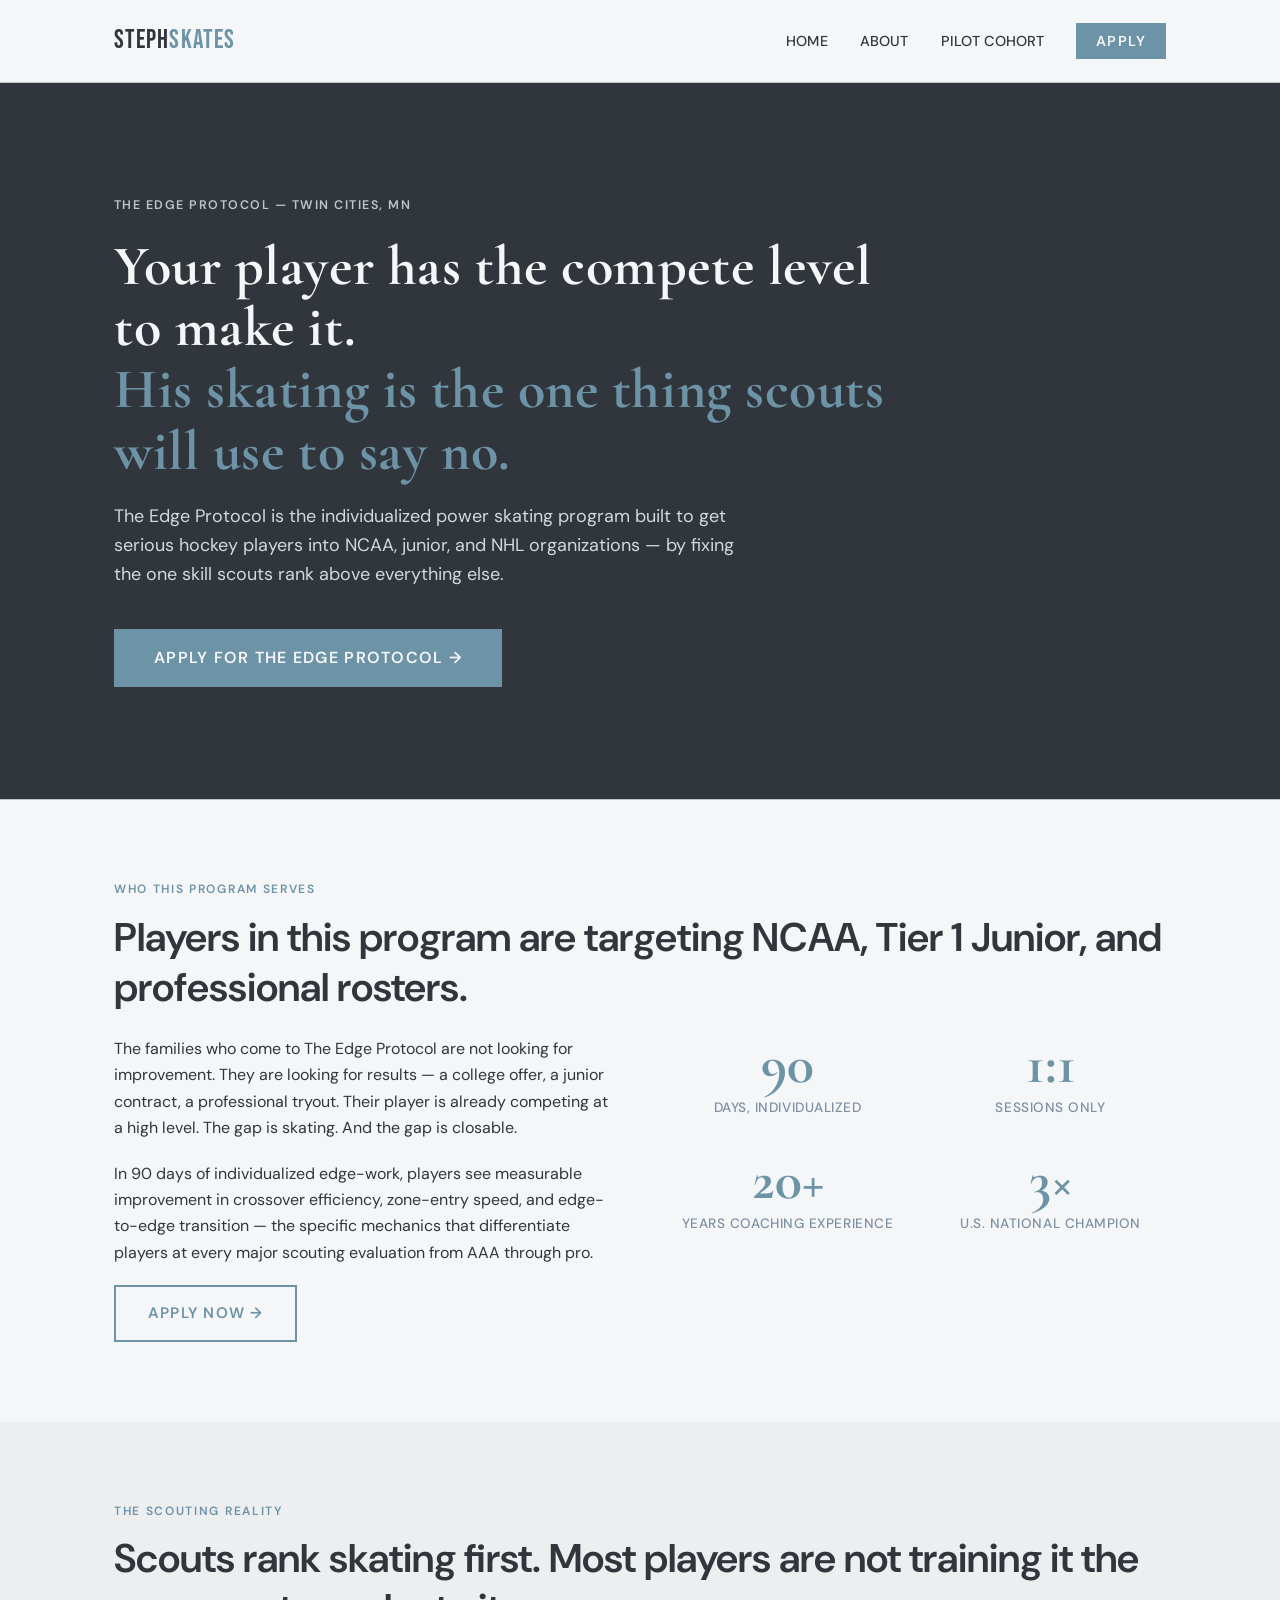
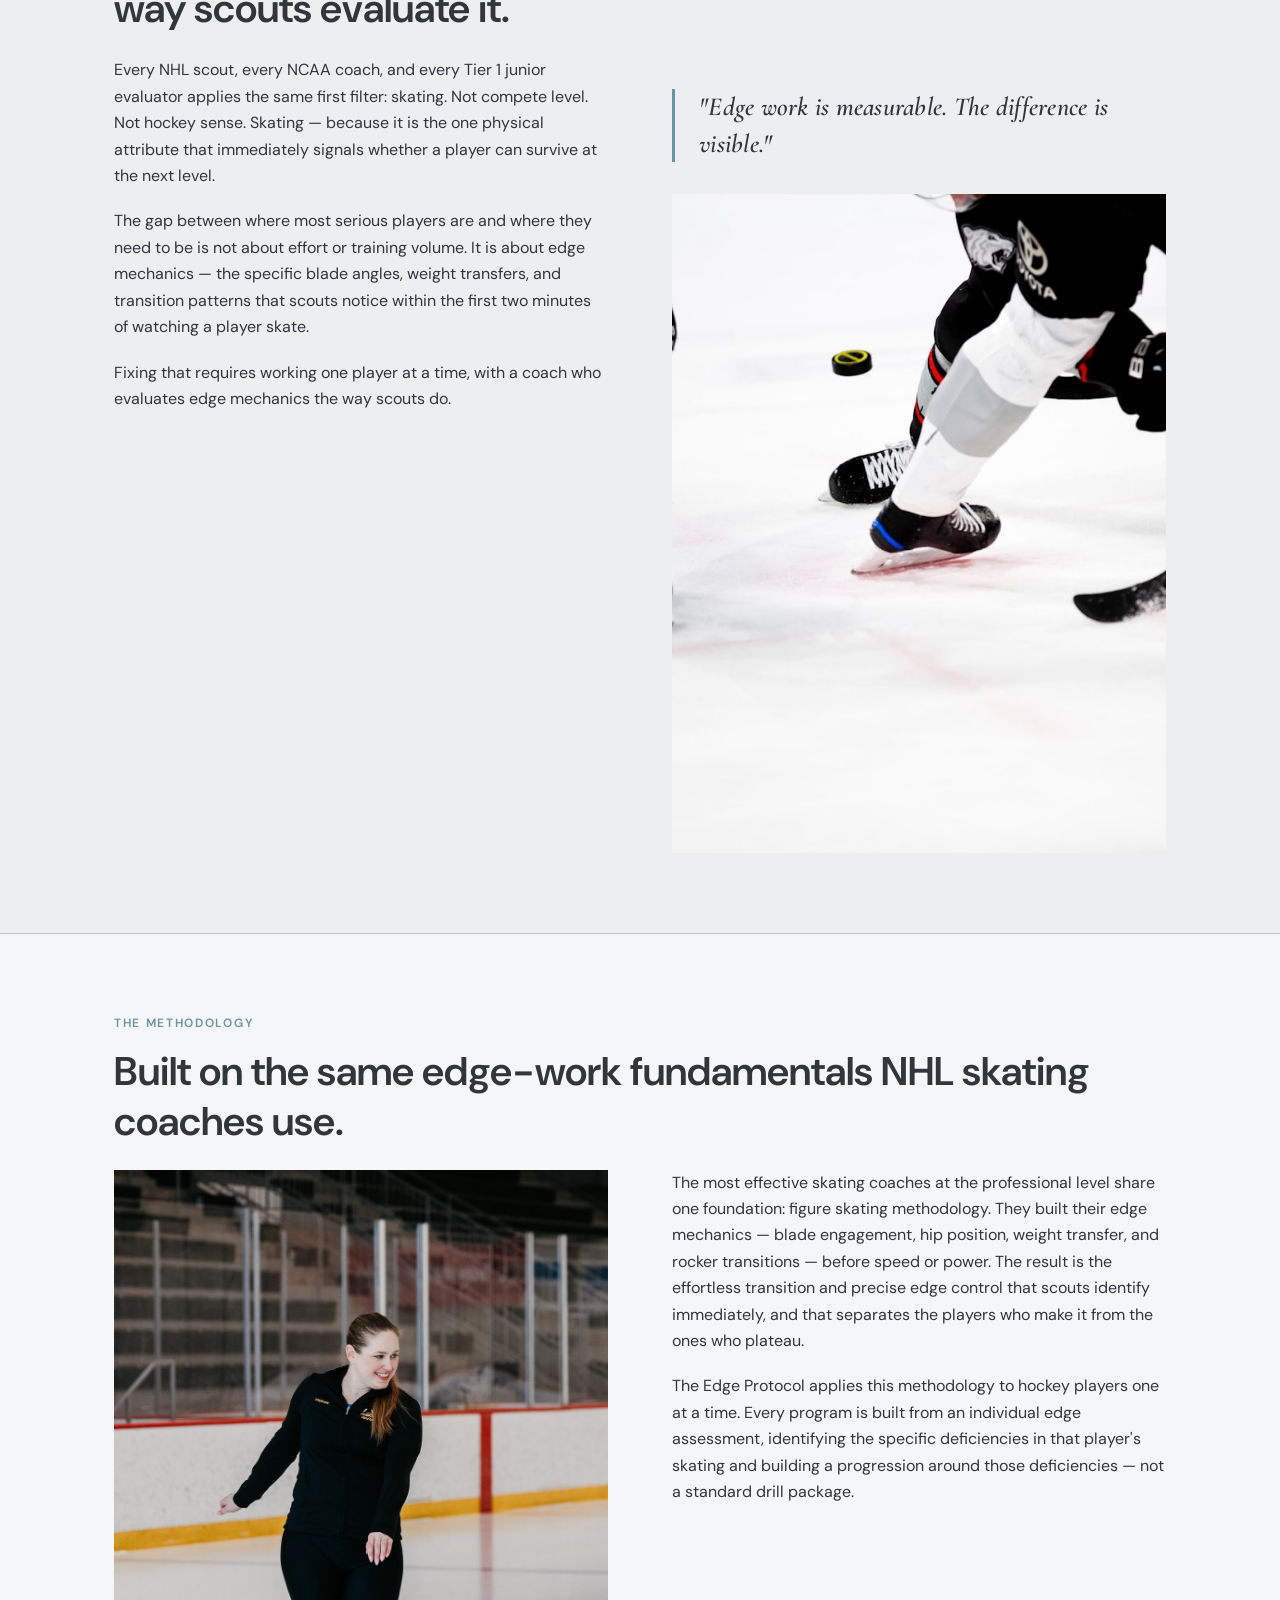
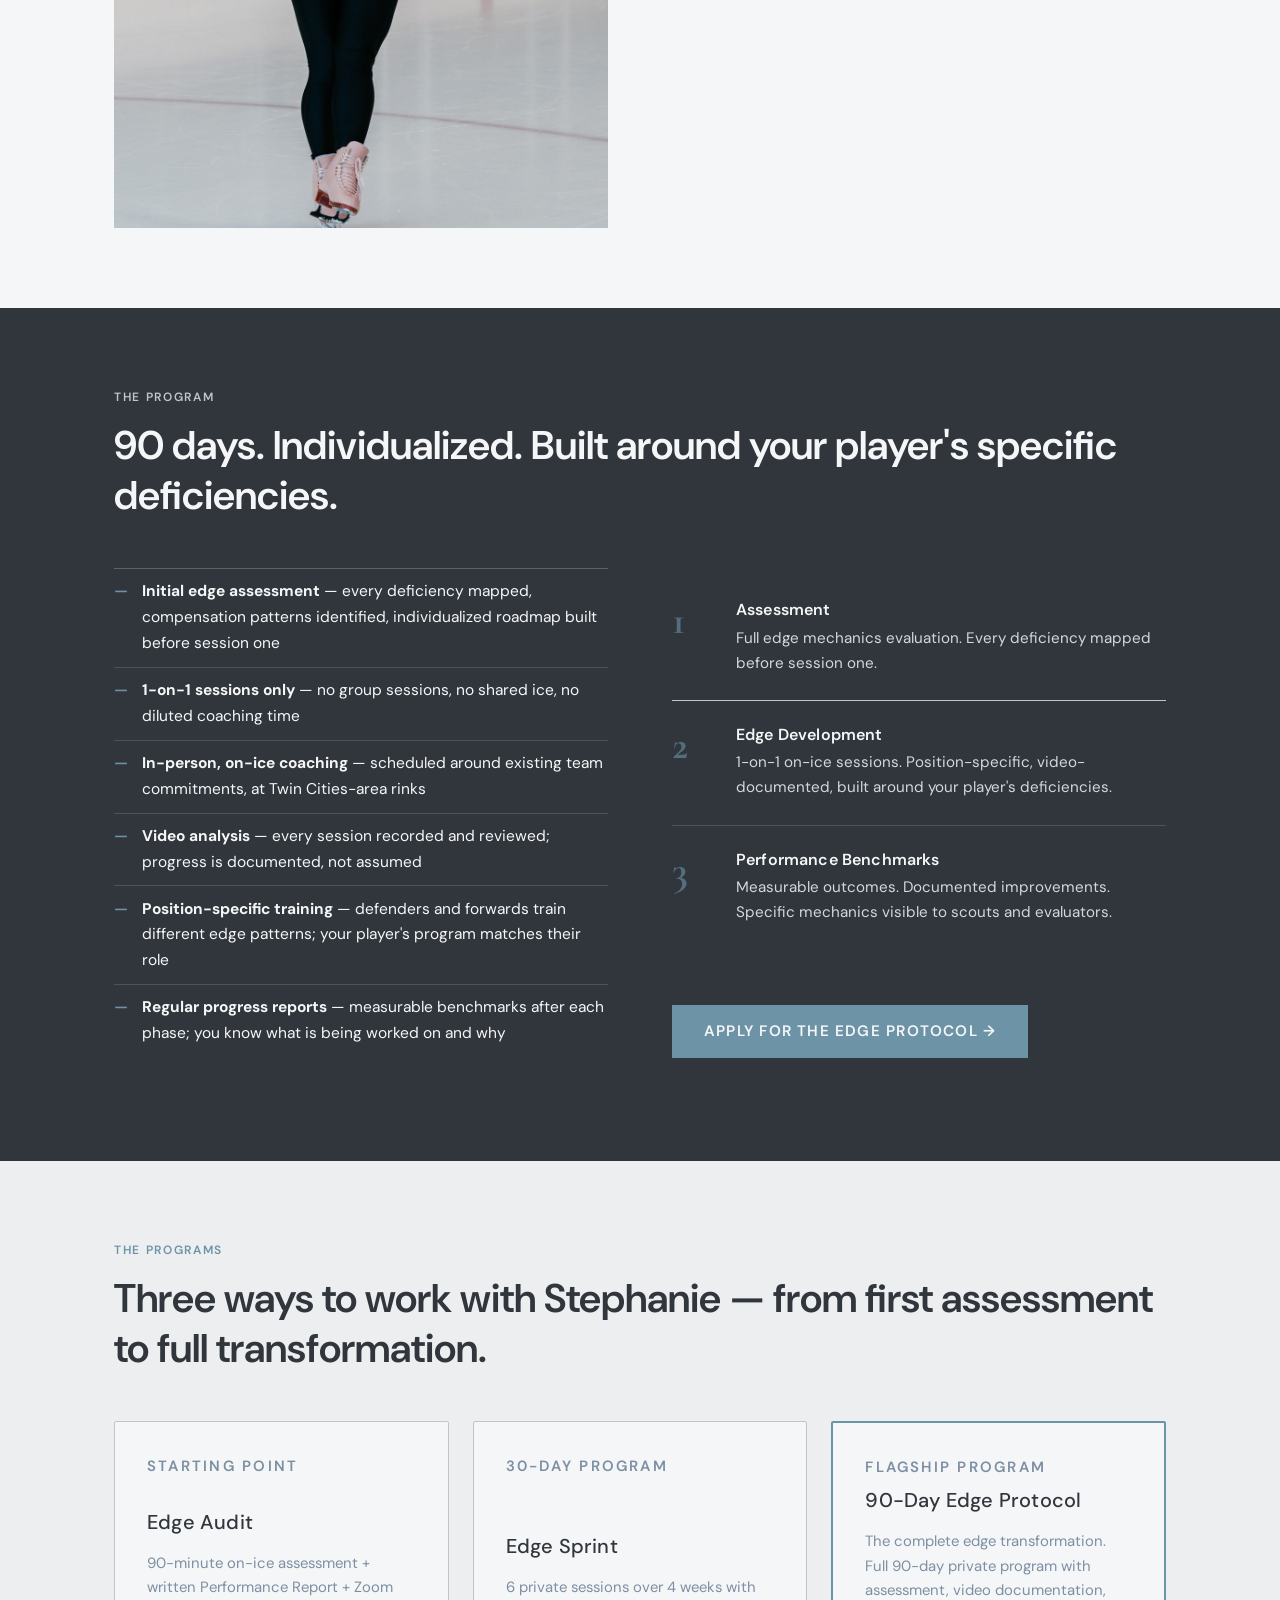
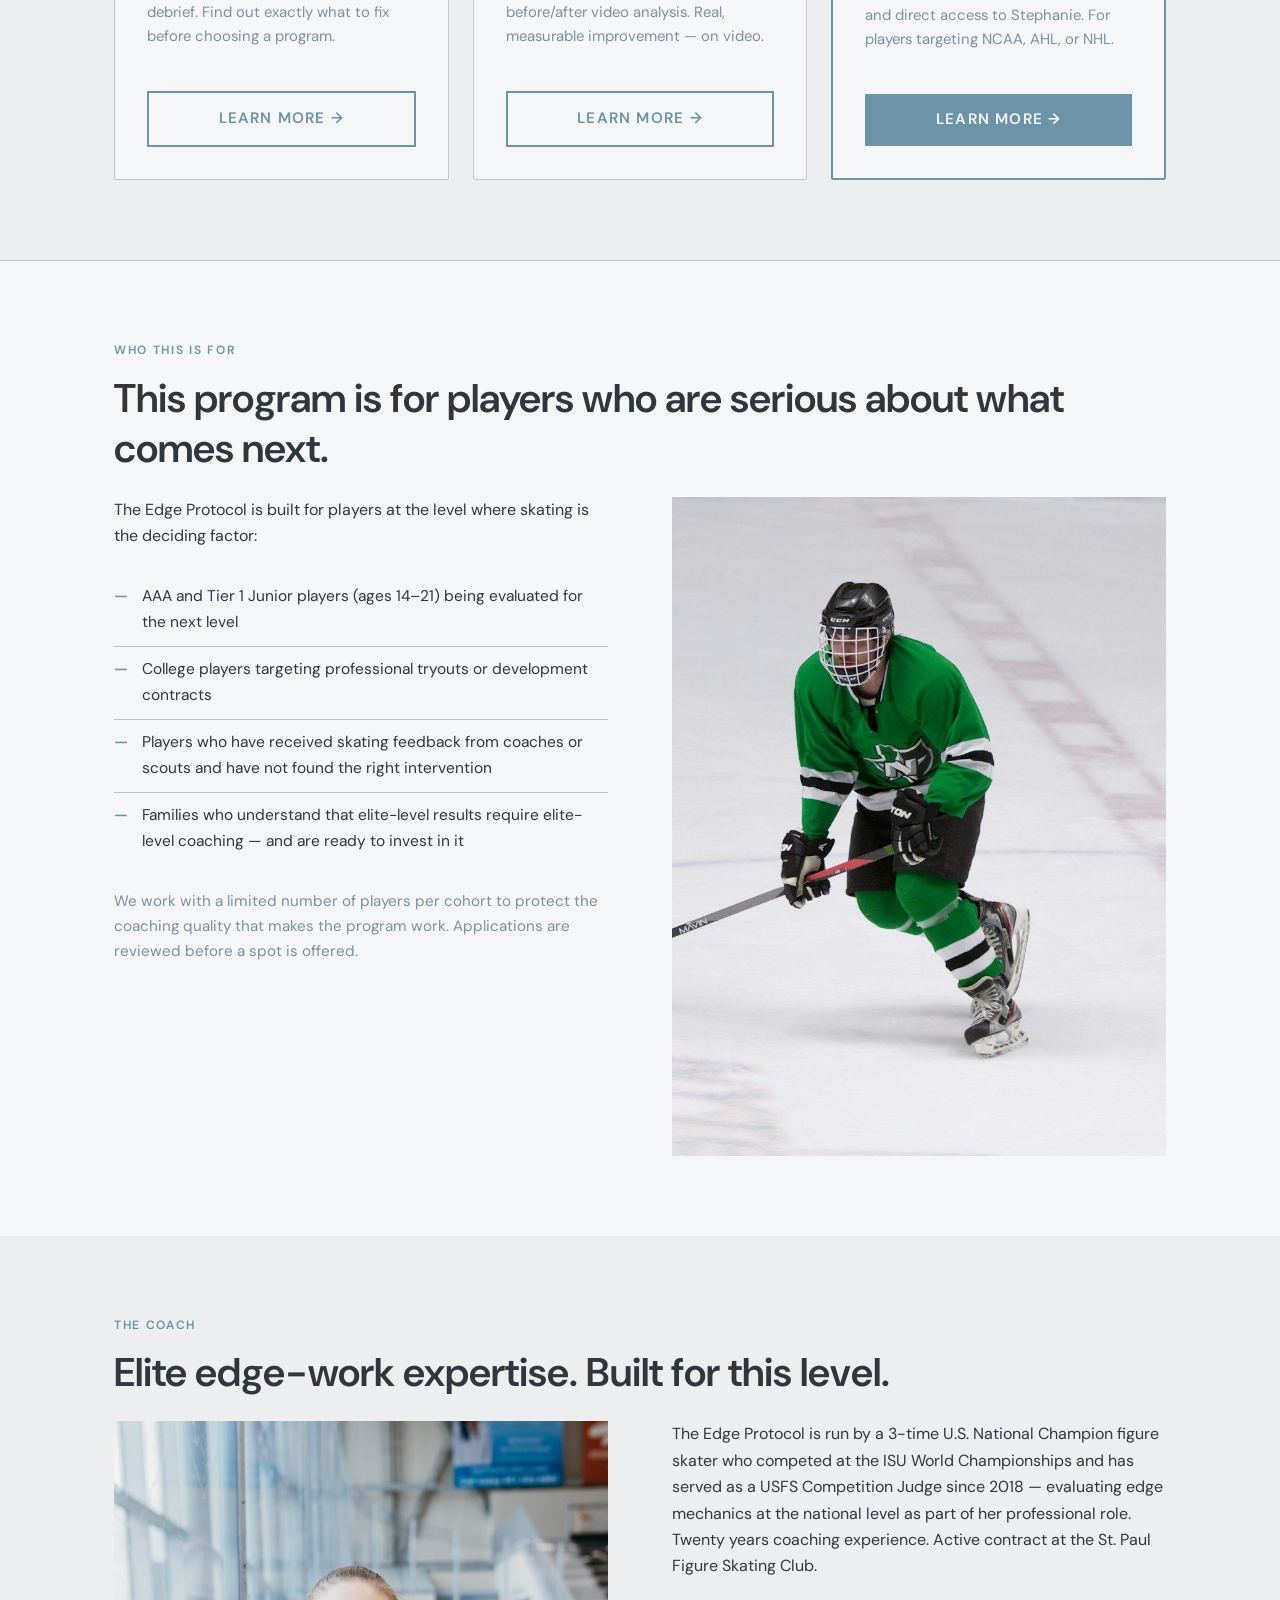
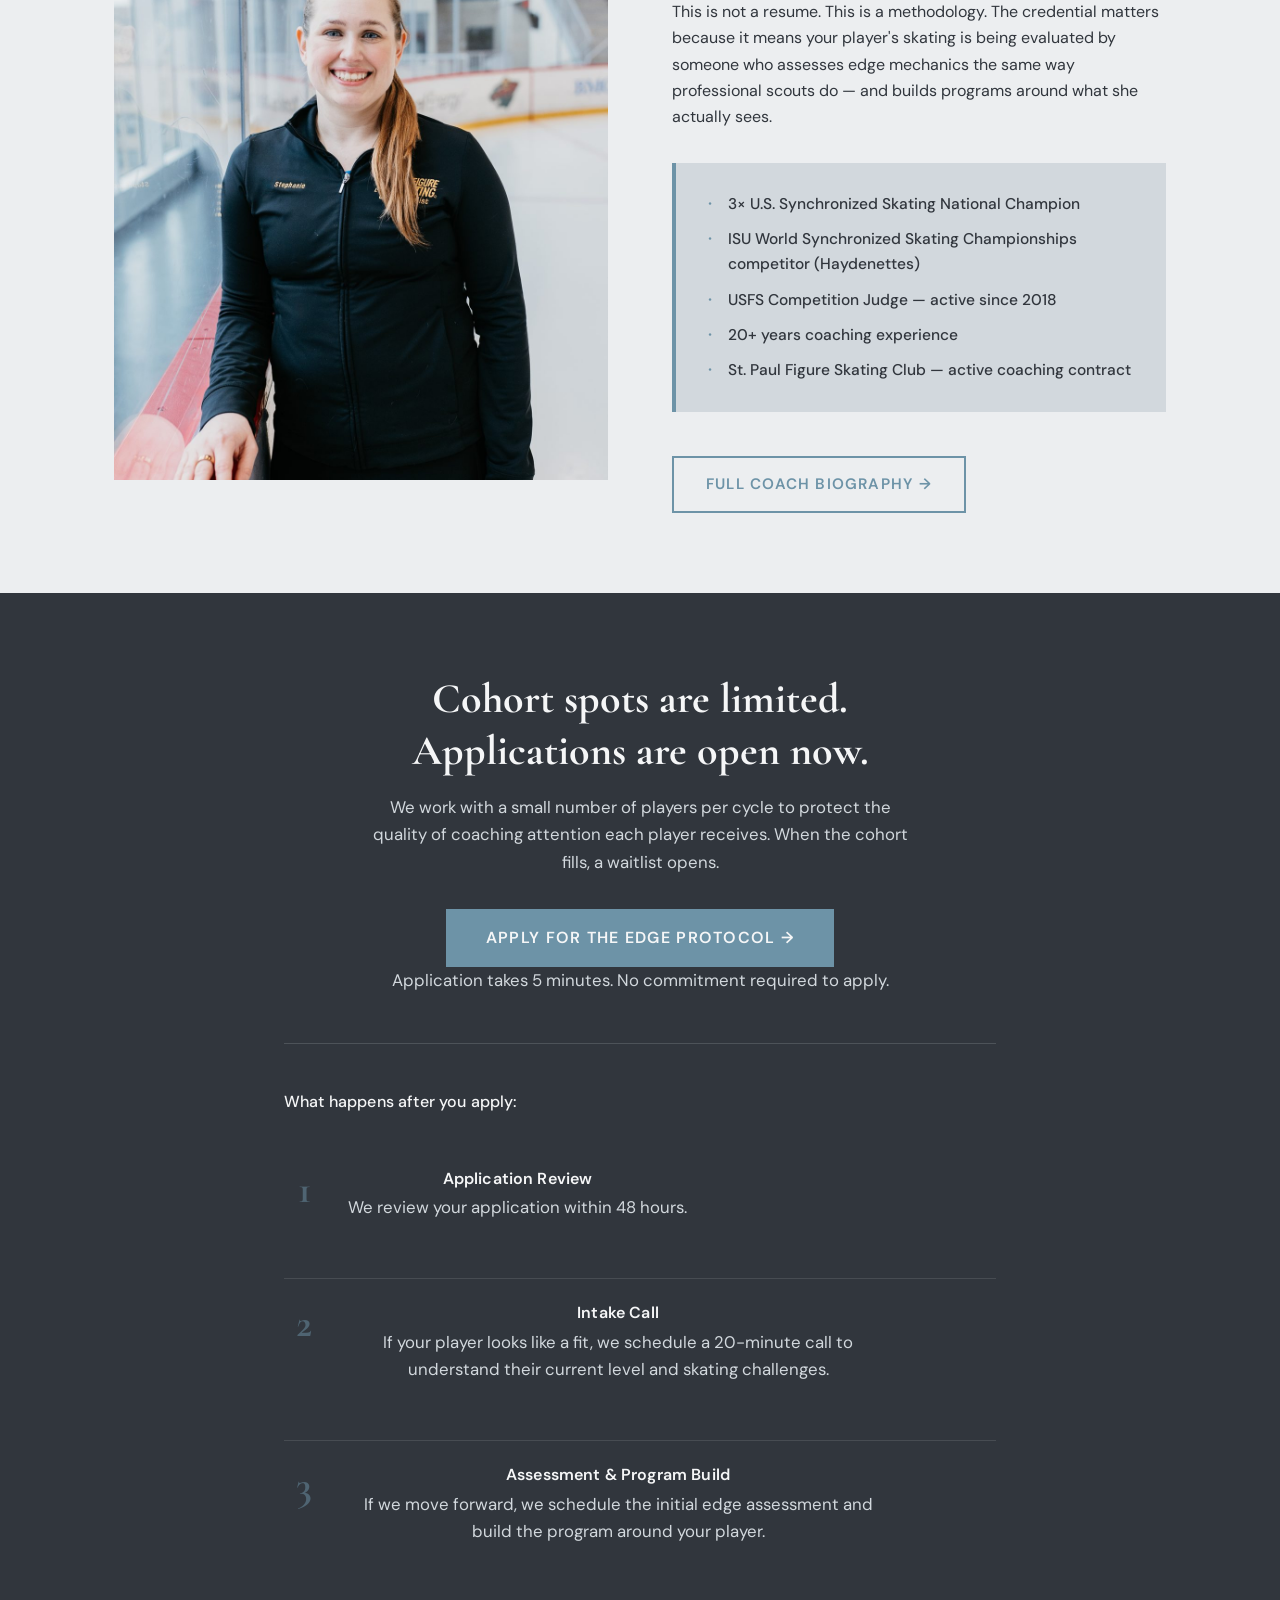
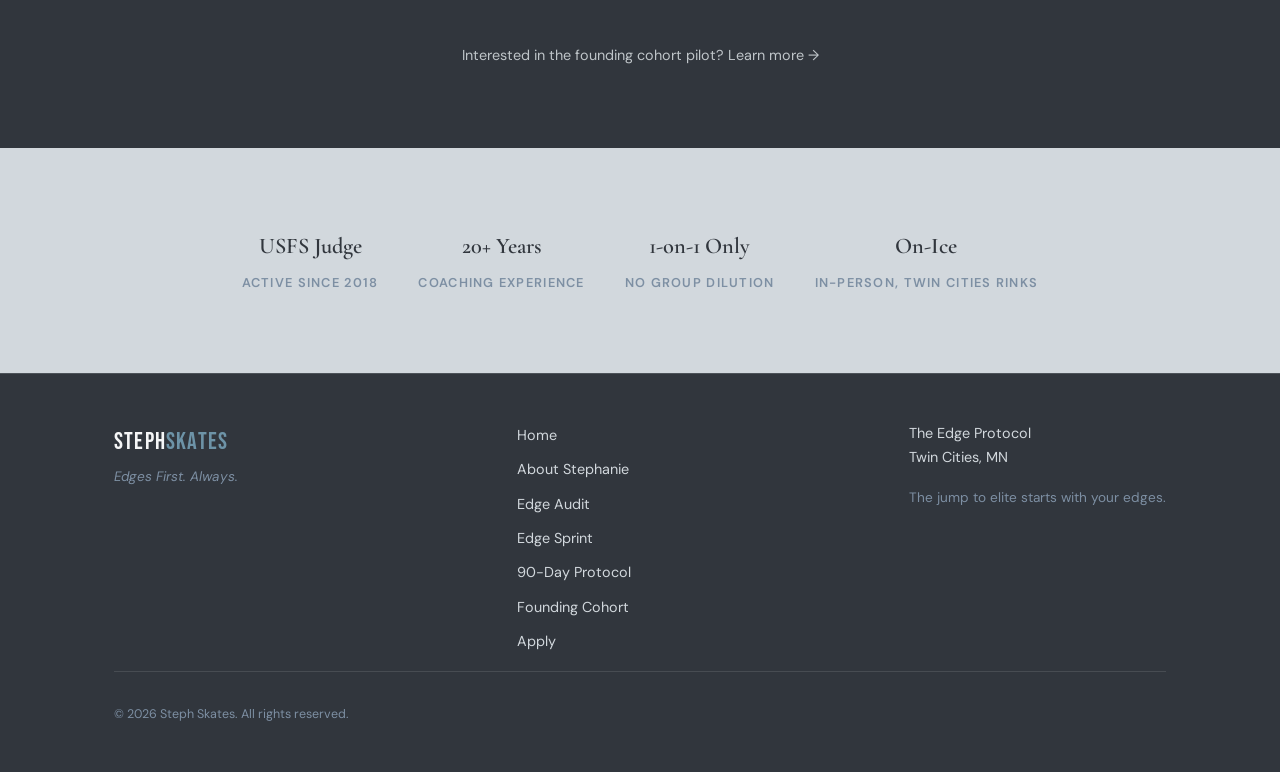
==== index.html @ 18fdbc72 "Remove inaccurate 'Twin Cities' qualifier from 20+ years coaching stat (EDG-203) Coaching career spa" ====
<!DOCTYPE html>
<html lang="en">
<head>
  <meta charset="UTF-8" />
  <meta name="viewport" content="width=device-width, initial-scale=1.0" />
  <title>The Edge Protocol — Elite Power Skating | Steph Skates</title>
  <meta name="description" content="The individualized power skating program built to get serious hockey players into NCAA, junior, and NHL organizations — by fixing the one skill scouts rank above everything else." />
  <link rel="stylesheet" href="css/style.css" />
</head>
<body>

<!-- ── Navigation ── -->
<nav class="site-nav">
  <div class="nav-inner">
    <a href="index.html" class="nav-wordmark">Steph<span>Skates</span></a>
    <ul class="nav-links">
      <li><a href="index.html">Home</a></li>
      <li><a href="about.html">About</a></li>
      <li><a href="pilot.html">Pilot Cohort</a></li>
      <li><a href="apply.html" class="nav-cta">Apply</a></li>
    </ul>
  </div>
</nav>

<!-- ── Hero ── -->
<section class="hero">
  <div class="container">
    <p class="hero__badge">The Edge Protocol &mdash; Twin Cities, MN</p>
    <h1>Your player has the compete level to make&nbsp;it.<br><em>His skating is the one thing scouts will use to say&nbsp;no.</em></h1>
    <p class="hero__sub">The Edge Protocol is the individualized power skating program built to get serious hockey players into NCAA, junior, and NHL organizations — by fixing the one skill scouts rank above everything else.</p>
    <a href="apply.html" class="btn btn--primary btn--large">Apply for The Edge Protocol &rarr;</a>
  </div>
</section>

<!-- ── Section 2: The Outcome ── -->
<section>
  <div class="container">
    <p class="section__label">Who This Program Serves</p>
    <h2 class="section__headline">Players in this program are targeting NCAA, Tier&nbsp;1 Junior, and professional rosters.</h2>

    <div class="two-col">
      <div>
        <p>The families who come to The Edge Protocol are not looking for improvement. They are looking for results — a college offer, a junior contract, a professional tryout. Their player is already competing at a high level. The gap is skating. And the gap is closable.</p>
        <p>In 90 days of individualized edge-work, players see measurable improvement in crossover efficiency, zone-entry speed, and edge-to-edge transition — the specific mechanics that differentiate players at every major scouting evaluation from AAA through pro.</p>
        <a href="apply.html" class="btn btn--outline">Apply Now &rarr;</a>
      </div>
      <div>
        <div class="stat-row" style="margin-top:0; grid-template-columns: 1fr 1fr;">
          <div class="stat">
            <div class="stat__number">90</div>
            <div class="stat__label">Days, Individualized</div>
          </div>
          <div class="stat">
            <div class="stat__number">1:1</div>
            <div class="stat__label">Sessions Only</div>
          </div>
          <div class="stat">
            <div class="stat__number">20+</div>
            <div class="stat__label">Years Coaching Experience</div>
          </div>
          <div class="stat">
            <div class="stat__number">3×</div>
            <div class="stat__label">U.S. National Champion</div>
          </div>
        </div>
      </div>
    </div>
  </div>
</section>

<!-- ── Section 3: The Problem ── -->
<section class="section--alt">
  <div class="container">
    <p class="section__label">The Scouting Reality</p>
    <h2 class="section__headline">Scouts rank skating first. Most players are not training it the way scouts evaluate it.</h2>

    <div class="two-col">
      <div>
        <p>Every NHL scout, every NCAA coach, and every Tier&nbsp;1 junior evaluator applies the same first filter: skating. Not compete level. Not hockey sense. Skating — because it is the one physical attribute that immediately signals whether a player can survive at the next level.</p>
        <p>The gap between where most serious players are and where they need to be is not about effort or training volume. It is about edge mechanics — the specific blade angles, weight transfers, and transition patterns that scouts notice within the first two minutes of watching a player skate.</p>
        <p>Fixing that requires working one player at a time, with a coach who evaluates edge mechanics the way scouts do.</p>
      </div>
      <div>
        <blockquote>"Edge work is measurable. The difference is visible."</blockquote>
        <figure class="photo-block photo-block--portrait">
          <!-- Photo by Markus Spiske on Unsplash: https://unsplash.com/photos/XHTBZpRBoi0 — Unsplash License (royalty-free) -->
          <img src="images/hockey-edge-work.jpg" alt="Close-up of hockey skate blades on ice — edge mechanics at ice level" />
        </figure>
      </div>
    </div>
  </div>
</section>

<!-- ── Section 4: The Methodology ── -->
<section>
  <div class="container">
    <p class="section__label">The Methodology</p>
    <h2 class="section__headline">Built on the same edge-work fundamentals NHL skating coaches use.</h2>

    <div class="two-col">
      <div>
        <figure class="photo-block photo-block--portrait">
          <img src="images/stephanie-coaching-on-ice.jpg" alt="Stephanie Culver coaching on ice — individual edge-work instruction" />
        </figure>
      </div>
      <div>
        <p>The most effective skating coaches at the professional level share one foundation: figure skating methodology. They built their edge mechanics — blade engagement, hip position, weight transfer, and rocker transitions — before speed or power. The result is the effortless transition and precise edge control that scouts identify immediately, and that separates the players who make it from the ones who plateau.</p>
        <p>The Edge Protocol applies this methodology to hockey players one at a time. Every program is built from an individual edge assessment, identifying the specific deficiencies in that player's skating and building a progression around those deficiencies — not a standard drill package.</p>
      </div>
    </div>
  </div>
</section>

<!-- ── Section 5: The Program ── -->
<section class="section--dark">
  <div class="container">
    <p class="section__label" style="color: var(--platinum);">The Program</p>
    <h2 class="section__headline" style="color: var(--pearl);">90 days. Individualized. Built around your player's specific deficiencies.</h2>

    <div class="two-col">
      <ul class="check-list" style="border-top: 1px solid rgba(191,197,201,0.3);">
        <li style="border-bottom-color: rgba(191,197,201,0.2);">
          <strong>Initial edge assessment</strong> — every deficiency mapped, compensation patterns identified, individualized roadmap built before session&nbsp;one
        </li>
        <li style="border-bottom-color: rgba(191,197,201,0.2);">
          <strong>1-on-1 sessions only</strong> — no group sessions, no shared ice, no diluted coaching time
        </li>
        <li style="border-bottom-color: rgba(191,197,201,0.2);">
          <strong>In-person, on-ice coaching</strong> — scheduled around existing team commitments, at Twin Cities-area rinks
        </li>
        <li style="border-bottom-color: rgba(191,197,201,0.2);">
          <strong>Video analysis</strong> — every session recorded and reviewed; progress is documented, not assumed
        </li>
        <li style="border-bottom-color: rgba(191,197,201,0.2);">
          <strong>Position-specific training</strong> — defenders and forwards train different edge patterns; your player's program matches their role
        </li>
        <li style="border-bottom-color: rgba(191,197,201,0.2);">
          <strong>Regular progress reports</strong> — measurable benchmarks after each phase; you know what is being worked on and why
        </li>
      </ul>
      <div>
        <!-- Program phases -->
        <div class="steps">
          <div class="step">
            <div class="step__num" style="color: var(--lagoon);">1</div>
            <div class="step__content">
              <h3 style="color: var(--pearl);">Assessment</h3>
              <p style="color: var(--mist);">Full edge mechanics evaluation. Every deficiency mapped before session one.</p>
            </div>
          </div>
          <div class="step" style="border-bottom-color: rgba(191,197,201,0.2);">
            <div class="step__num" style="color: var(--lagoon);">2</div>
            <div class="step__content">
              <h3 style="color: var(--pearl);">Edge Development</h3>
              <p style="color: var(--mist);">1-on-1 on-ice sessions. Position-specific, video-documented, built around your player's deficiencies.</p>
            </div>
          </div>
          <div class="step" style="border-bottom-color: rgba(191,197,201,0.2);">
            <div class="step__num" style="color: var(--lagoon);">3</div>
            <div class="step__content">
              <h3 style="color: var(--pearl);">Performance Benchmarks</h3>
              <p style="color: var(--mist);">Measurable outcomes. Documented improvements. Specific mechanics visible to scouts and evaluators.</p>
            </div>
          </div>
        </div>
        <a href="apply.html" class="btn btn--primary" style="margin-top: 1.5rem;">Apply for The Edge Protocol &rarr;</a>
      </div>
    </div>
  </div>
</section>

<!-- ── Programs Overview ── -->
<section class="section--alt">
  <div class="container">
    <p class="section__label">The Programs</p>
    <h2 class="section__headline">Three ways to work with Stephanie &mdash; from first assessment to full transformation.</h2>

    <style>
      .programs-scroll-wrap {
        margin-top: 3rem;
        /* on mobile: horizontal scroll container */
        overflow-x: auto;
        -webkit-overflow-scrolling: touch;
        scrollbar-width: none; /* Firefox */
      }
      .programs-scroll-wrap::-webkit-scrollbar { display: none; }
      .programs-grid {
        display: grid;
        grid-template-columns: repeat(3, 1fr);
        gap: 1.5rem;
        /* minimum width keeps cards readable when scrolling horizontally */
        min-width: 660px;
      }
      .programs-grid .prog-card {
        border: 1px solid var(--platinum);
        border-radius: 2px;
        padding: 2rem;
        background: var(--pearl);
        display: flex;
        flex-direction: column;
      }
      .programs-grid .prog-card--featured {
        border: 2px solid var(--lagoon);
      }
      .prog-card__label {
        font-size: 0.65rem;
        font-weight: 600;
        letter-spacing: 0.15em;
        text-transform: uppercase;
        color: var(--lagoon);
        margin-bottom: 0.5rem;
      }
      .prog-card h3 {
        font-size: 1.25rem;
        margin-bottom: 1rem;
        color: var(--graphite);
      }
      .prog-card p {
        flex: 1;
        font-size: 0.93rem;
        color: var(--slate);
      }
      .prog-card .btn {
        margin-top: 1.5rem;
        text-align: center;
      }
      /* scroll hint dot indicators — visible only on mobile */
      .programs-dots {
        display: none;
        justify-content: center;
        gap: 6px;
        margin-top: 1.25rem;
      }
      .programs-dots span {
        width: 6px; height: 6px;
        border-radius: 50%;
        background: var(--platinum);
        display: block;
      }
      .programs-dots span:first-child { background: var(--lagoon); }
      @media (max-width: 800px) {
        .programs-dots { display: flex; }
      }
    </style>

    <div class="programs-scroll-wrap">
      <div class="programs-grid">
        <div class="prog-card">
          <p class="prog-card__label">Starting Point</p>
          <h3>Edge Audit</h3>
          <p>90-minute on-ice assessment + written Performance Report + Zoom debrief. Find out exactly what to fix before choosing a program.</p>
          <a href="edge-audit.html" class="btn btn--outline">Learn More &rarr;</a>
        </div>
        <div class="prog-card">
          <p class="prog-card__label">30-Day Program</p>
          <h3>Edge Sprint</h3>
          <p>6 private sessions over 4 weeks with before/after video analysis. Real, measurable improvement &mdash; on video.</p>
          <a href="edge-sprint.html" class="btn btn--outline">Learn More &rarr;</a>
        </div>
        <div class="prog-card prog-card--featured">
          <p class="prog-card__label">Flagship Program</p>
          <h3>90-Day Edge Protocol</h3>
          <p>The complete edge transformation. Full 90-day private program with assessment, video documentation, and direct access to Stephanie. For players targeting NCAA, AHL, or NHL.</p>
          <a href="90-day-protocol.html" class="btn btn--primary">Learn More &rarr;</a>
        </div>
      </div>
    </div>
    <div class="programs-dots" aria-hidden="true">
      <span></span><span></span><span></span>
    </div>
  </div>
</section>

<!-- ── Section 6: Who This Is For ── -->
<section>
  <div class="container">
    <p class="section__label">Who This Is For</p>
    <h2 class="section__headline">This program is for players who are serious about what comes next.</h2>

    <div class="two-col">
      <div>
        <p>The Edge Protocol is built for players at the level where skating is the deciding factor:</p>
        <ul class="check-list">
          <li>AAA and Tier&nbsp;1 Junior players (ages 14–21) being evaluated for the next level</li>
          <li>College players targeting professional tryouts or development contracts</li>
          <li>Players who have received skating feedback from coaches or scouts and have not found the right intervention</li>
          <li>Families who understand that elite-level results require elite-level coaching — and are ready to invest in it</li>
        </ul>
        <p style="margin-top: 1.25rem; font-size: 0.95rem; color: var(--slate);">We work with a limited number of players per cohort to protect the coaching quality that makes the program work. Applications are reviewed before a spot is offered.</p>
      </div>
      <div>
        <!-- Photo: Gerhard Crous / Unsplash (Unsplash License) — https://unsplash.com/photos/U3tDfBG99ws -->
        <figure class="photo-block photo-block--portrait">
          <img src="images/hockey-player-training.jpg" alt="Hockey player in full equipment, on-ice training — 16-19 year old target demographic" />
        </figure>
      </div>
    </div>
  </div>
</section>

<!-- ── Section 7: The Coach ── -->
<section class="section--alt">
  <div class="container">
    <p class="section__label">The Coach</p>
    <h2 class="section__headline">Elite edge-work expertise. Built for this level.</h2>

    <div class="two-col">
      <div>
        <figure class="photo-block photo-block--portrait">
          <img src="images/stephanie-coaching-headshot.jpg" alt="Stephanie Culver — founder and head coach, The Edge Protocol" />
        </figure>
      </div>
      <div>
        <p>The Edge Protocol is run by a 3-time U.S. National Champion figure skater who competed at the ISU World Championships and has served as a USFS Competition Judge since 2018 — evaluating edge mechanics at the national level as part of her professional role. Twenty years coaching experience. Active contract at the St. Paul Figure Skating Club.</p>
        <p>This is not a resume. This is a methodology. The credential matters because it means your player's skating is being evaluated by someone who assesses edge mechanics the same way professional scouts do — and builds programs around what she actually sees.</p>

        <div class="credential-block">
          <ul>
            <li>3&times; U.S. Synchronized Skating National Champion</li>
            <li>ISU World Synchronized Skating Championships competitor (Haydenettes)</li>
            <li>USFS Competition Judge &mdash; active since 2018</li>
            <li>20+ years coaching experience</li>
            <li>St. Paul Figure Skating Club &mdash; active coaching contract</li>
          </ul>
        </div>

        <a href="about.html" class="btn btn--outline" style="margin-top: 0.75rem;">Full Coach Biography &rarr;</a>
      </div>
    </div>
  </div>
</section>

<!-- ── Section 8: Application CTA ── -->
<section id="apply" class="cta-block">
  <div class="container--narrow">
    <h2>Cohort spots are limited.<br>Applications are open now.</h2>
    <p>We work with a small number of players per cycle to protect the quality of coaching attention each player receives. When the cohort fills, a waitlist opens.</p>

    <a href="apply.html" class="btn btn--primary btn--large">Apply for The Edge Protocol &rarr;</a>
    <p class="cta-block__note">Application takes 5 minutes. No commitment required to apply.</p>

    <hr class="divider" style="border-color: rgba(191,197,201,0.2); margin: 3rem 0;" />

    <h3 style="color: var(--pearl); font-size: 1rem; margin-bottom: 1.5rem; text-align: left;">What happens after you apply:</h3>
    <div class="steps">
      <div class="step" style="border-bottom-color: rgba(191,197,201,0.15);">
        <div class="step__num" style="opacity: 0.5;">1</div>
        <div class="step__content">
          <h3 style="color: var(--pearl);">Application Review</h3>
          <p style="color: var(--mist);">We review your application within 48 hours.</p>
        </div>
      </div>
      <div class="step" style="border-bottom-color: rgba(191,197,201,0.15);">
        <div class="step__num" style="opacity: 0.5;">2</div>
        <div class="step__content">
          <h3 style="color: var(--pearl);">Intake Call</h3>
          <p style="color: var(--mist);">If your player looks like a fit, we schedule a 20-minute call to understand their current level and skating challenges.</p>
        </div>
      </div>
      <div class="step" style="border-bottom-color: rgba(191,197,201,0.15);">
        <div class="step__num" style="opacity: 0.5;">3</div>
        <div class="step__content">
          <h3 style="color: var(--pearl);">Assessment &amp; Program Build</h3>
          <p style="color: var(--mist);">If we move forward, we schedule the initial edge assessment and build the program around your player.</p>
        </div>
      </div>
    </div>

    <div style="margin-top: 2.5rem; text-align: center;">
      <a href="pilot.html" style="color: var(--platinum); font-size: 0.9rem;">Interested in the founding cohort pilot? Learn more &rarr;</a>
    </div>
  </div>
</section>

<!-- ── Trust Bar ── -->
<section style="padding: 2.5rem 0; background: var(--mist); border-top: none;">
  <div class="container">
    <div class="trust-bar">
      <div class="trust-item">
        <div class="trust-item__value">USFS Judge</div>
        <div class="trust-item__label">Active Since 2018</div>
      </div>
      <div class="trust-item">
        <div class="trust-item__value">20+ Years</div>
        <div class="trust-item__label">Coaching Experience</div>
      </div>
      <div class="trust-item">
        <div class="trust-item__value">1-on-1 Only</div>
        <div class="trust-item__label">No Group Dilution</div>
      </div>
      <div class="trust-item">
        <div class="trust-item__value">On-Ice</div>
        <div class="trust-item__label">In-Person, Twin Cities Rinks</div>
      </div>
    </div>
  </div>
</section>

<!-- ── Footer ── -->
<footer class="site-footer">
  <div class="container">
    <div class="footer-inner">
      <div>
        <div class="footer__wordmark">Steph<span>Skates</span></div>
        <div class="footer__tagline">Edges First. Always.</div>
      </div>
      <ul class="footer__links">
        <li><a href="index.html">Home</a></li>
        <li><a href="about.html">About Stephanie</a></li>
        <li><a href="edge-audit.html">Edge Audit</a></li>
        <li><a href="edge-sprint.html">Edge Sprint</a></li>
        <li><a href="90-day-protocol.html">90-Day Protocol</a></li>
        <li><a href="pilot.html">Founding Cohort</a></li>
        <li><a href="apply.html">Apply</a></li>
      </ul>
      <div>
        <p style="font-size: 0.9rem; color: var(--mist);">The Edge Protocol<br>Twin Cities, MN</p>
        <p style="font-size: 0.85rem; color: var(--slate); margin-top: 0.5rem;">The jump to elite starts with your edges.</p>
      </div>
    </div>
    <p class="footer__copy">&copy; 2026 Steph Skates. All rights reserved.</p>
  </div>
</footer>

</body>
</html>
---- css/style.css ----
/* Edge Elevate — The Edge Protocol
   Palette: Lagoon Executive | Typography: Cormorant Garamond + DM Sans + Bebas Neue
   ============================================================ */

@import url('https://fonts.googleapis.com/css2?family=Bebas+Neue&family=Cormorant+Garamond:ital,wght@0,600;0,700;1,600&family=DM+Sans:wght@300;400;500;600&display=swap');

/* ── Reset & Base ── */
*, *::before, *::after { box-sizing: border-box; margin: 0; padding: 0; }

:root {
  --lagoon:    #6D93A7;
  --graphite:  #31363D;
  --slate:     #7D8FA3;
  --mist:      #D2D8DD;
  --pearl:     #F5F6F7;
  --platinum:  #BFC5C9;

  --body-font: 'DM Sans', sans-serif;
  --display-font: 'Cormorant Garamond', serif;
  --wordmark-font: 'Bebas Neue', sans-serif;
}

html { scroll-behavior: smooth; }

body {
  background-color: var(--pearl);
  color: var(--graphite);
  font-family: var(--body-font);
  font-size: 16px;
  line-height: 1.65;
  -webkit-font-smoothing: antialiased;
}

/* ── Typography ── */
h1 {
  font-family: var(--display-font);
  font-weight: 700;
  color: var(--lagoon);
  line-height: 1.1;
  letter-spacing: 0.01em;
}

h2 {
  font-family: var(--body-font);
  font-weight: 600;
  color: var(--graphite);
  line-height: 1.25;
}

h3 {
  font-family: var(--body-font);
  font-weight: 500;
  color: var(--graphite);
  line-height: 1.3;
  letter-spacing: 0.01em;
}

p { margin-bottom: 1.2em; }
p:last-child { margin-bottom: 0; }

a {
  color: var(--lagoon);
  text-decoration: none;
  transition: opacity 0.2s;
}
a:hover { opacity: 0.75; }

blockquote {
  font-family: var(--display-font);
  font-weight: 600;
  font-style: italic;
  font-size: clamp(20px, 2.5vw, 26px);
  line-height: 1.4;
  letter-spacing: 0.01em;
  color: var(--graphite);
  border-left: 3px solid var(--lagoon);
  padding-left: 1.5rem;
  margin: 2rem 0;
}

/* ── Layout ── */
.container {
  max-width: 1100px;
  margin: 0 auto;
  padding: 0 1.5rem;
}

.container--narrow {
  max-width: 760px;
  margin: 0 auto;
  padding: 0 1.5rem;
}

section {
  padding: 5rem 0;
}

section + section {
  border-top: 1px solid var(--platinum);
}

/* ── Navigation ── */
.site-nav {
  background: var(--pearl);
  border-bottom: 1px solid var(--platinum);
  padding: 1.25rem 0;
  position: sticky;
  top: 0;
  z-index: 100;
}

.nav-inner {
  display: flex;
  align-items: center;
  justify-content: space-between;
  max-width: 1100px;
  margin: 0 auto;
  padding: 0 1.5rem;
}

.nav-wordmark {
  font-family: var(--wordmark-font);
  font-size: 1.6rem;
  color: var(--graphite);
  letter-spacing: 0.05em;
  text-transform: uppercase;
}

.nav-wordmark span { color: var(--lagoon); }

.nav-links {
  display: flex;
  gap: 2rem;
  list-style: none;
}

.nav-links a {
  font-family: var(--body-font);
  font-weight: 500;
  font-size: 0.9rem;
  color: var(--graphite);
  letter-spacing: 0.01em;
  text-transform: uppercase;
}

.nav-links a:hover { color: var(--lagoon); opacity: 1; }

.nav-cta {
  background: var(--lagoon);
  color: var(--pearl) !important;
  padding: 0.55rem 1.25rem;
  font-weight: 600 !important;
  letter-spacing: 0.08em !important;
  text-transform: uppercase !important;
}

.nav-cta:hover { background: var(--graphite); opacity: 1 !important; }

/* ── Buttons / CTAs ── */
.btn {
  display: inline-block;
  font-family: var(--body-font);
  font-weight: 600;
  font-size: 0.95rem;
  letter-spacing: 0.08em;
  text-transform: uppercase;
  padding: 0.85rem 2rem;
  cursor: pointer;
  transition: background 0.2s, color 0.2s;
  border: none;
}

.btn--primary {
  background: var(--lagoon);
  color: var(--pearl);
}

.btn--primary:hover {
  background: var(--graphite);
  color: var(--pearl);
  opacity: 1;
}

.btn--outline {
  background: transparent;
  color: var(--lagoon);
  border: 2px solid var(--lagoon);
}

.btn--outline:hover {
  background: var(--lagoon);
  color: var(--pearl);
  opacity: 1;
}

.btn--large {
  font-size: 1rem;
  padding: 1rem 2.5rem;
}

/* ── Hero Section ── */
.hero {
  background: var(--graphite);
  color: var(--pearl);
  padding: 7rem 0;
  border-top: none;
}

.hero .container { position: relative; }

.hero h1 {
  color: var(--pearl);
  font-size: clamp(36px, 5.5vw, 56px);
  max-width: 800px;
  margin-bottom: 1.25rem;
}

.hero h1 em {
  color: var(--lagoon);
  font-style: normal;
}

.hero__sub {
  font-size: clamp(16px, 1.8vw, 18px);
  line-height: 1.6;
  color: var(--mist);
  max-width: 640px;
  margin-bottom: 2.5rem;
}

.hero__badge {
  font-family: var(--body-font);
  font-size: 0.78rem;
  font-weight: 600;
  letter-spacing: 0.12em;
  text-transform: uppercase;
  color: var(--platinum);
  margin-bottom: 1.25rem;
}

/* ── Section Patterns ── */
.section--dark {
  background: var(--graphite);
  color: var(--pearl);
  border-top: none;
}

.section--dark h1,
.section--dark h2,
.section--dark h3 { color: var(--pearl); }

.section--dark p { color: var(--mist); }

.section--mist {
  background: var(--mist);
  border-top: none;
}

.section--alt {
  background: #ECEEF0;
  border-top: none;
}

.section__label {
  font-family: var(--body-font);
  font-size: 0.75rem;
  font-weight: 600;
  letter-spacing: 0.14em;
  text-transform: uppercase;
  color: var(--lagoon);
  margin-bottom: 0.75rem;
}

.section--dark .section__label { color: var(--platinum); }

.section__headline {
  font-size: clamp(26px, 3.5vw, 40px);
  margin-bottom: 1.5rem;
}

.section__headline--display {
  font-family: var(--display-font);
  font-weight: 700;
  color: var(--lagoon);
  font-size: clamp(30px, 4vw, 48px);
  line-height: 1.1;
  letter-spacing: 0.01em;
}

/* ── Two-Column Grid ── */
.two-col {
  display: grid;
  grid-template-columns: 1fr 1fr;
  gap: 4rem;
  align-items: start;
}

@media (max-width: 768px) {
  .two-col { grid-template-columns: 1fr; gap: 2.5rem; }
}

/* ── Card Grid ── */
.card-grid {
  display: grid;
  grid-template-columns: repeat(auto-fit, minmax(260px, 1fr));
  gap: 1.5rem;
  margin-top: 2.5rem;
}

.card {
  background: var(--pearl);
  border: 1px solid var(--platinum);
  padding: 2rem;
}

.card h3 {
  font-size: 1rem;
  font-weight: 600;
  color: var(--lagoon);
  margin-bottom: 0.6rem;
}

.card p {
  font-size: 0.95rem;
  color: var(--graphite);
  margin-bottom: 0;
}

/* ── Stat Row ── */
.stat-row {
  display: grid;
  grid-template-columns: repeat(auto-fit, minmax(180px, 1fr));
  gap: 2rem;
  margin: 3rem 0;
}

.stat {
  text-align: center;
}

.stat__number {
  font-family: var(--display-font);
  font-size: clamp(40px, 5vw, 56px);
  font-weight: 700;
  color: var(--lagoon);
  line-height: 1;
  margin-bottom: 0.35rem;
}

.stat__label {
  font-size: 0.85rem;
  font-weight: 500;
  color: var(--slate);
  letter-spacing: 0.04em;
  text-transform: uppercase;
}

/* ── List Styles ── */
.check-list {
  list-style: none;
  padding: 0;
  margin: 1.5rem 0;
}

.check-list li {
  padding: 0.65rem 0 0.65rem 1.75rem;
  position: relative;
  border-bottom: 1px solid var(--platinum);
  font-size: 0.97rem;
}

.check-list li:last-child { border-bottom: none; }

.check-list li::before {
  content: "—";
  position: absolute;
  left: 0;
  color: var(--lagoon);
  font-weight: 600;
}

/* ── Trust Bar ── */
.trust-bar {
  display: flex;
  flex-wrap: wrap;
  gap: 2.5rem;
  align-items: center;
  justify-content: center;
  padding: 2.5rem 0;
}

.trust-item {
  text-align: center;
}

.trust-item__label {
  font-size: 0.8rem;
  font-weight: 600;
  letter-spacing: 0.1em;
  text-transform: uppercase;
  color: var(--slate);
  margin-top: 0.4rem;
}

.trust-item__value {
  font-family: var(--display-font);
  font-size: 1.4rem;
  font-weight: 600;
  color: var(--graphite);
}

/* ── Process Steps ── */
.steps {
  counter-reset: step;
  margin: 2rem 0;
}

.step {
  display: flex;
  gap: 1.5rem;
  padding: 1.5rem 0;
  border-bottom: 1px solid var(--platinum);
  counter-increment: step;
}

.step:last-child { border-bottom: none; }

.step__num {
  font-family: var(--display-font);
  font-size: 2.5rem;
  font-weight: 700;
  color: var(--lagoon);
  line-height: 1;
  min-width: 2.5rem;
  opacity: 0.6;
}

.step__content h3 {
  font-size: 1rem;
  font-weight: 600;
  margin-bottom: 0.3rem;
}

.step__content p {
  font-size: 0.95rem;
  color: var(--slate);
  margin-bottom: 0;
}

/* ── Media Placeholder ── */
.media-block {
  background: var(--mist);
  aspect-ratio: 16/9;
  display: flex;
  align-items: center;
  justify-content: center;
  border: 1px solid var(--platinum);
}

.media-block--portrait { aspect-ratio: 3/4; }
.media-block--square   { aspect-ratio: 1/1; }

.media-block__label {
  font-size: 0.8rem;
  font-weight: 500;
  color: var(--slate);
  letter-spacing: 0.04em;
  text-align: center;
  padding: 1rem;
}

/* ── Application / CTA Block ── */
.cta-block {
  text-align: center;
  padding: 5rem 0;
  background: var(--graphite);
  border-top: none;
}

.cta-block h2 {
  font-family: var(--display-font);
  font-weight: 700;
  color: var(--pearl);
  font-size: clamp(28px, 4vw, 42px);
  margin-bottom: 1rem;
}

.cta-block p {
  color: var(--mist);
  font-size: 1.05rem;
  max-width: 540px;
  margin: 0 auto 2rem;
}

.cta-block__note {
  margin-top: 1rem;
  font-size: 0.85rem;
  color: var(--slate);
}

/* ── Footer ── */
.site-footer {
  background: var(--graphite);
  color: var(--mist);
  padding: 3rem 0;
  border-top: 1px solid rgba(191,197,201,0.2);
}

.footer-inner {
  display: flex;
  justify-content: space-between;
  align-items: flex-start;
  flex-wrap: wrap;
  gap: 2rem;
}

.footer__wordmark {
  font-family: var(--wordmark-font);
  font-size: 1.5rem;
  color: var(--pearl);
  letter-spacing: 0.05em;
}

.footer__wordmark span { color: var(--lagoon); }

.footer__tagline {
  font-style: italic;
  font-size: 0.85rem;
  color: var(--slate);
  margin-top: 0.3rem;
}

.footer__links {
  list-style: none;
  display: flex;
  flex-direction: column;
  gap: 0.5rem;
}

.footer__links a {
  color: var(--mist);
  font-size: 0.9rem;
}

.footer__links a:hover { color: var(--pearl); opacity: 1; }

.footer__copy {
  width: 100%;
  font-size: 0.78rem;
  color: var(--slate);
  padding-top: 2rem;
  border-top: 1px solid rgba(191,197,201,0.15);
  margin-top: 1rem;
}

/* ── Divider ── */
.divider {
  border: none;
  border-top: 1px solid var(--platinum);
  margin: 3rem 0;
}

/* ── Credential Block ── */
.credential-block {
  background: var(--mist);
  border-left: 4px solid var(--lagoon);
  padding: 1.5rem 2rem;
  margin: 2rem 0;
}

.credential-block ul {
  list-style: none;
  padding: 0;
}

.credential-block li {
  padding: 0.3rem 0 0.3rem 1.25rem;
  position: relative;
  font-size: 0.97rem;
  font-weight: 500;
}

.credential-block li::before {
  content: "·";
  position: absolute;
  left: 0;
  color: var(--lagoon);
  font-size: 1.2rem;
  line-height: 1.2;
}

/* ── Responsive ── */
@media (max-width: 768px) {
  section { padding: 3.5rem 0; }
  .hero { padding: 4.5rem 0; }
  .trust-bar { gap: 1.5rem; }
  .nav-links { display: none; }
  .stat-row { grid-template-columns: 1fr 1fr; }
}

@media (max-width: 480px) {
  .stat-row { grid-template-columns: 1fr; }
}

/* =========================================
   HEADING UTILITY CLASSES (EDG-164)
   ========================================= */
.h1 {
  font-family: var(--font-display);
  font-size: clamp(40px, 5vw, 56px);
  font-weight: 700;
  color: var(--lagoon-blue);
  line-height: 1.1;
  letter-spacing: 0.01em;
}

.h2 {
  font-family: var(--font-body);
  font-size: clamp(24px, 3vw, 32px);
  font-weight: 600;
  color: var(--deep-graphite);
  line-height: 1.25;
}

.h3 {
  font-family: var(--font-body);
  font-size: clamp(18px, 2vw, 20px);
  font-weight: 500;
  color: var(--deep-graphite);
  line-height: 1.3;
}

.caption {
  font-family: var(--font-body);
  font-size: 13px;
  font-weight: 300;
  color: var(--blue-slate);
  line-height: 1.5;
}

/* =========================================
   MEDIA PLACEHOLDER BLOCK (EDG-164)
   ========================================= */
.media-placeholder {
  position: relative;
  width: 100%;
  padding-top: 56.25%; /* 16:9 */
  background-color: var(--mist-gray);
  border-radius: 2px;
  overflow: hidden;
}

.media-placeholder__caption {
  margin-top: 10px;
}

/* =========================================
   REUSABLE SECTION TEMPLATES (EDG-164)
   ========================================= */
.section-text-only {
  padding: 100px 0;
}

.section-text-only .section-body {
  max-width: 760px;
}

.section-text-image-left,
.section-text-image-right {
  padding: 100px 0;
}

.section-text-image-left .section-inner,
.section-text-image-right .section-inner {
  display: grid;
  gap: 64px;
  align-items: center;
}

.section-text-image-left .section-inner  { grid-template-columns: 60fr 40fr; }
.section-text-image-right .section-inner { grid-template-columns: 40fr 60fr; }

.section-text-image-right .section-text { order: 2; }
.section-text-image-right .section-media { order: 1; }

.section-full-media {
  padding: 100px 0;
}

.section-full-media .media-placeholder {
  max-width: 100%;
}

@media (max-width: 900px) {
  .section-text-image-left .section-inner,
  .section-text-image-right .section-inner {
    grid-template-columns: 1fr;
    gap: 40px;
  }

  .section-text-image-right .section-text,
  .section-text-image-right .section-media { order: unset; }

  .section-text-only,
  .section-text-image-left,
  .section-text-image-right,
  .section-full-media {
    padding: 60px 0;
  }
}
/* ── Photo blocks (EDG-200) ── */
.photo-block { margin: 0; line-height: 0; overflow: hidden; }
.photo-block img { width: 100%; height: 100%; object-fit: cover; object-position: top center; display: block; }
.photo-block--portrait  { aspect-ratio: 3 / 4; }
.photo-block--landscape { aspect-ratio: 4 / 3; }
/* Reduce portrait height on tablet/mobile so photos don't dominate */
@media (max-width: 920px) {
  .photo-block--portrait { aspect-ratio: 4 / 3; }
}
@media (max-width: 640px) {
  .photo-block--portrait  { aspect-ratio: 16 / 9; }
  .photo-block--landscape { aspect-ratio: 16 / 9; }
}
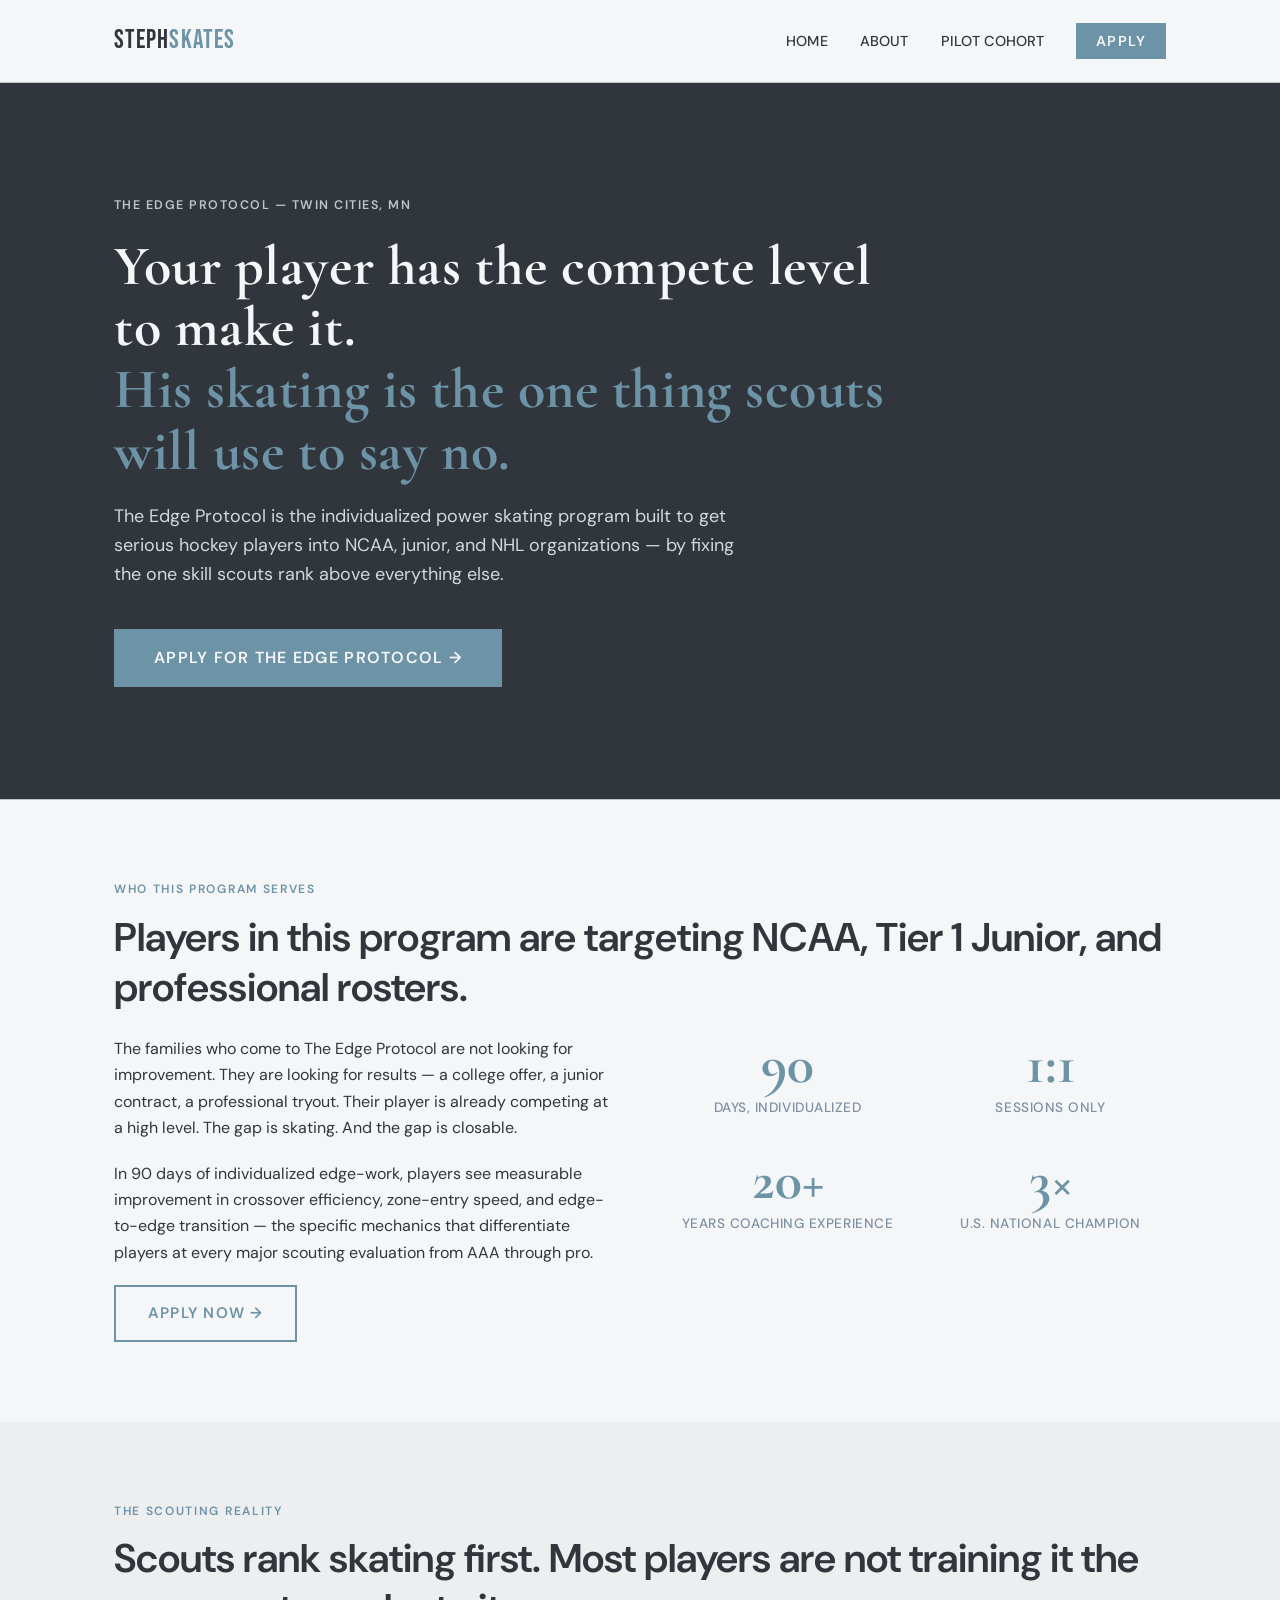
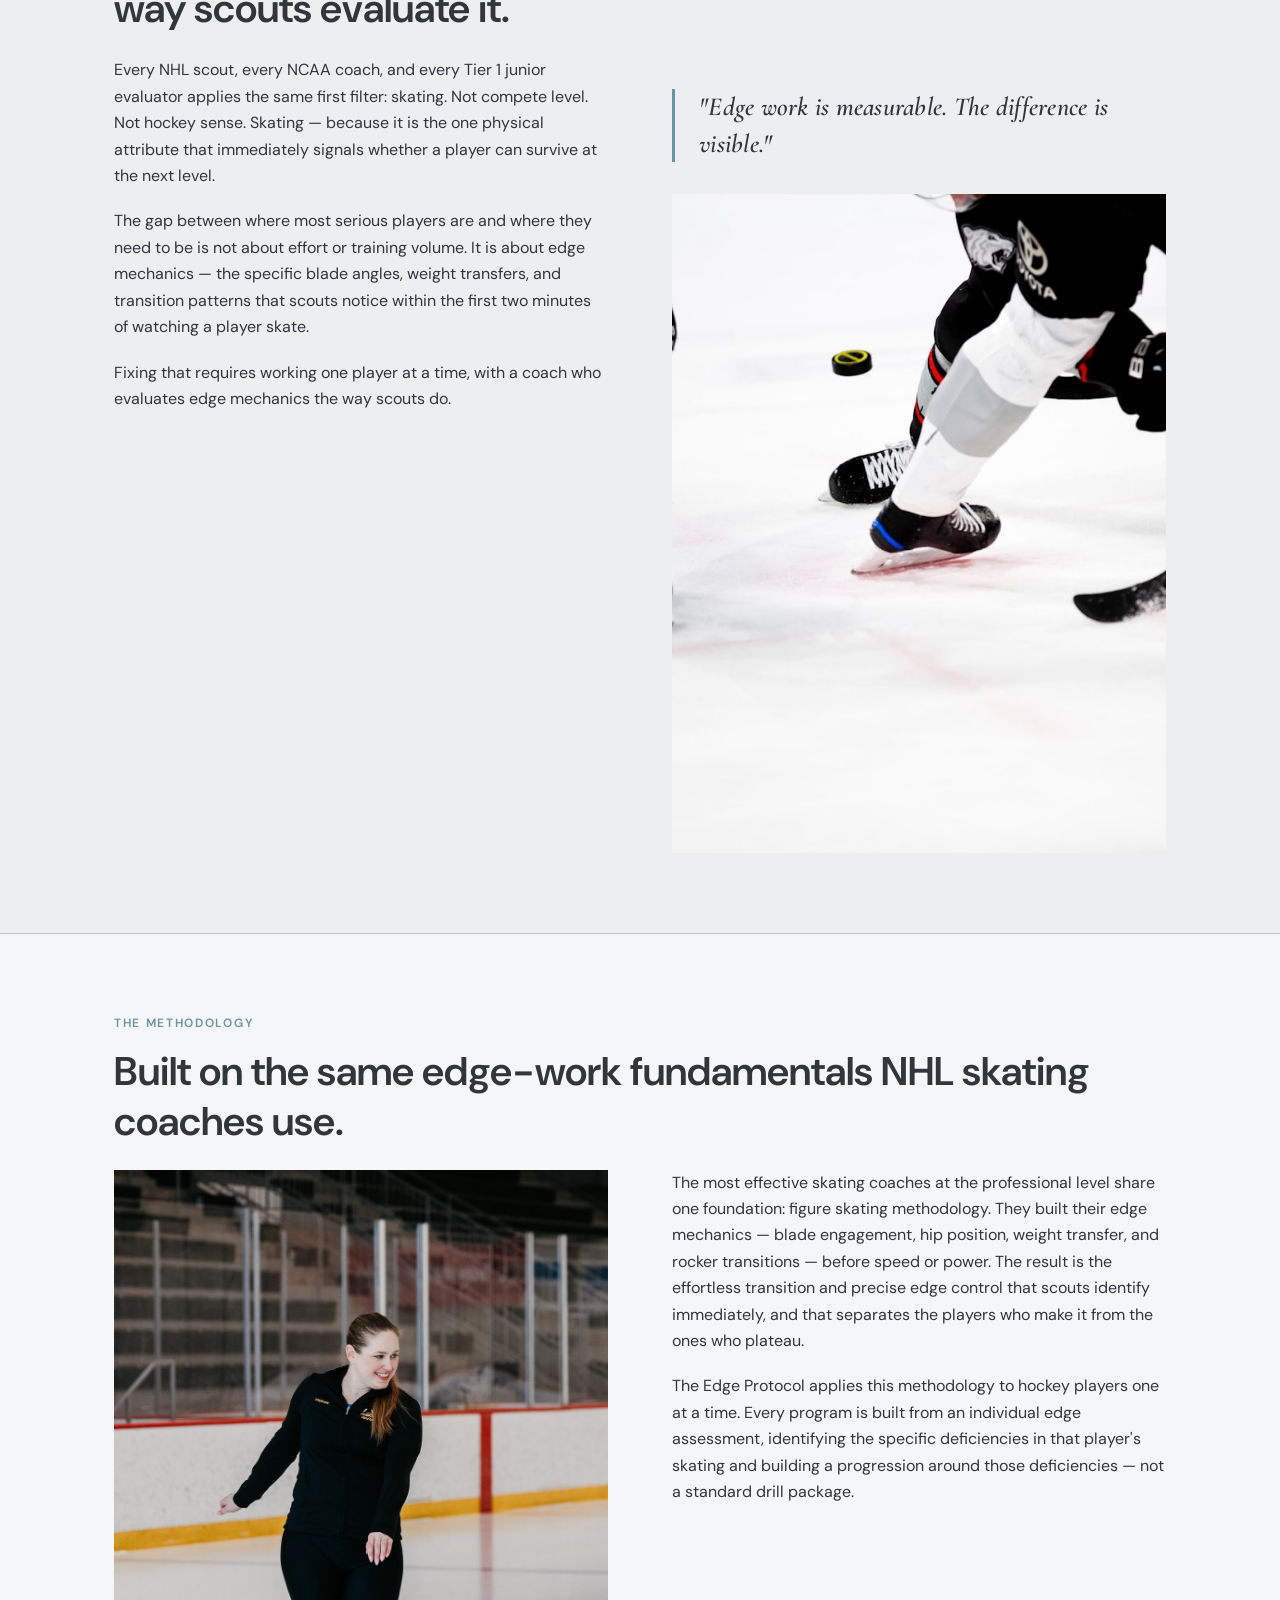
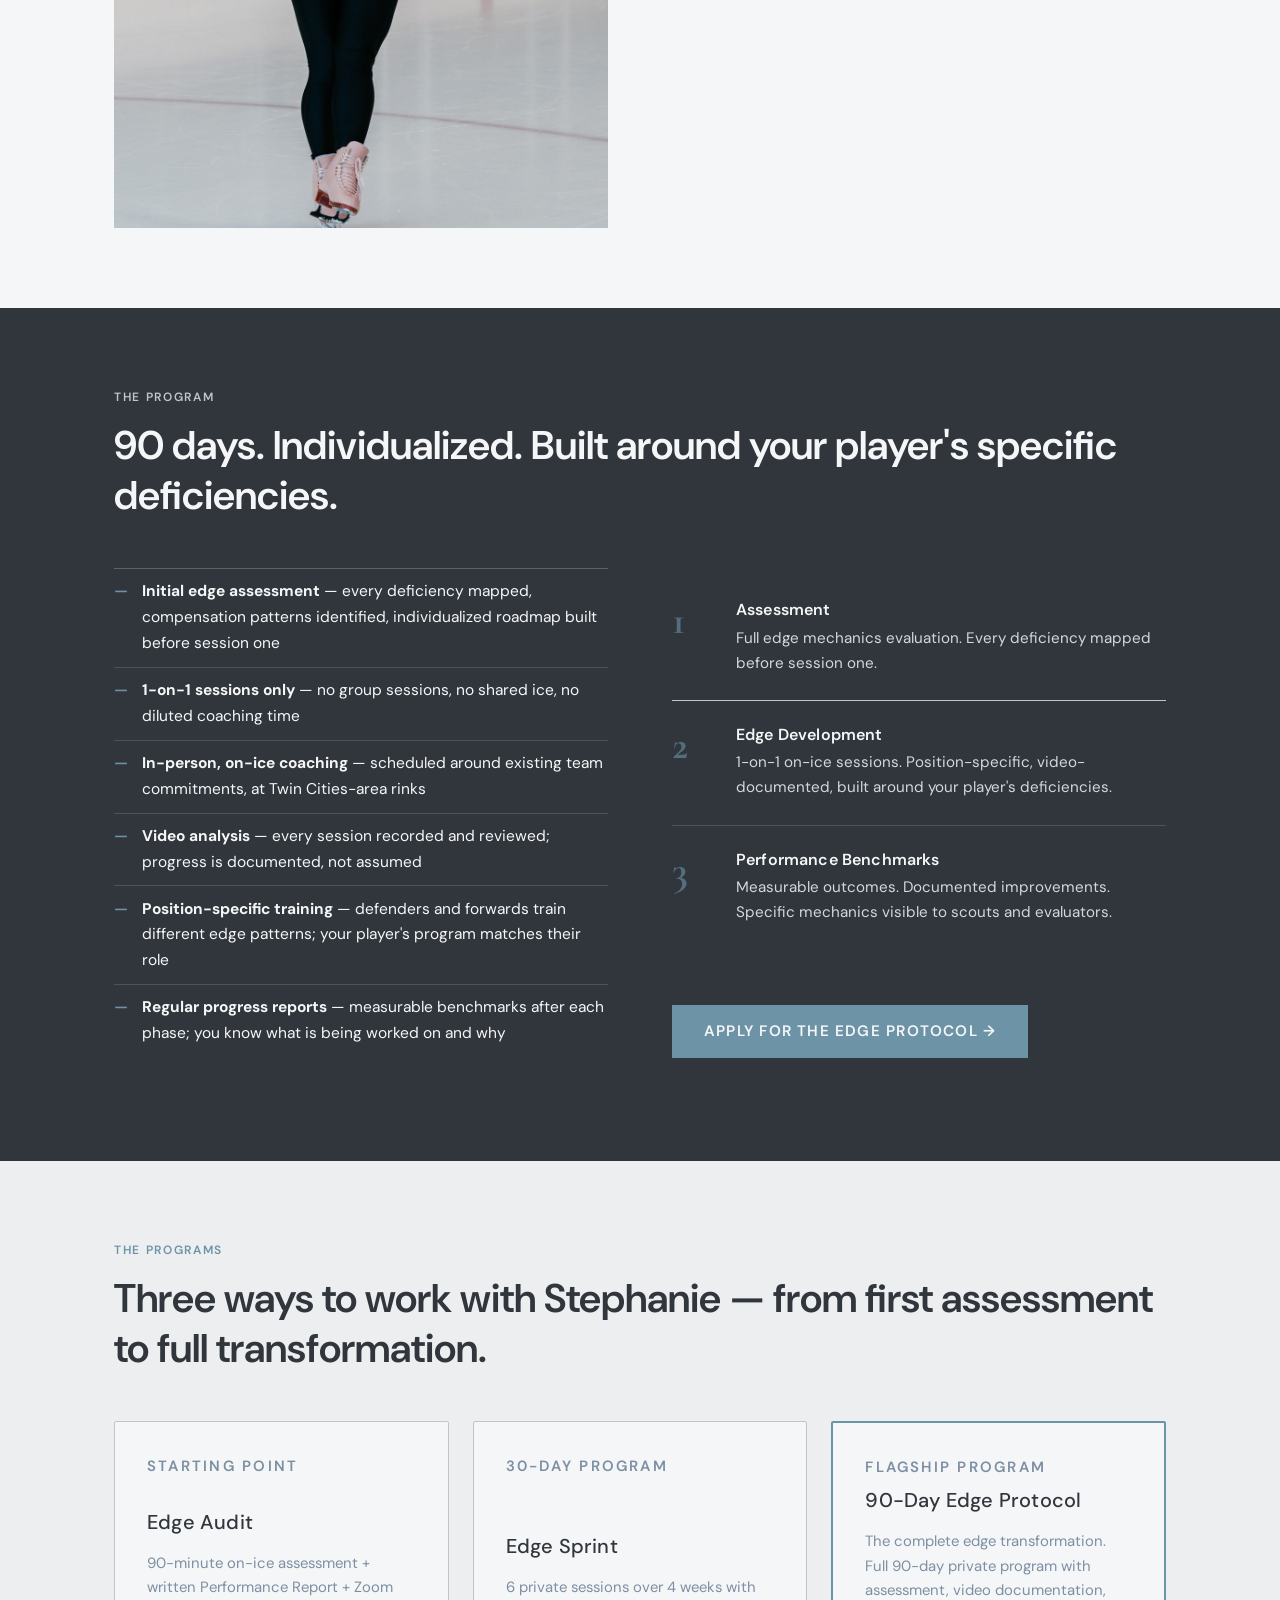
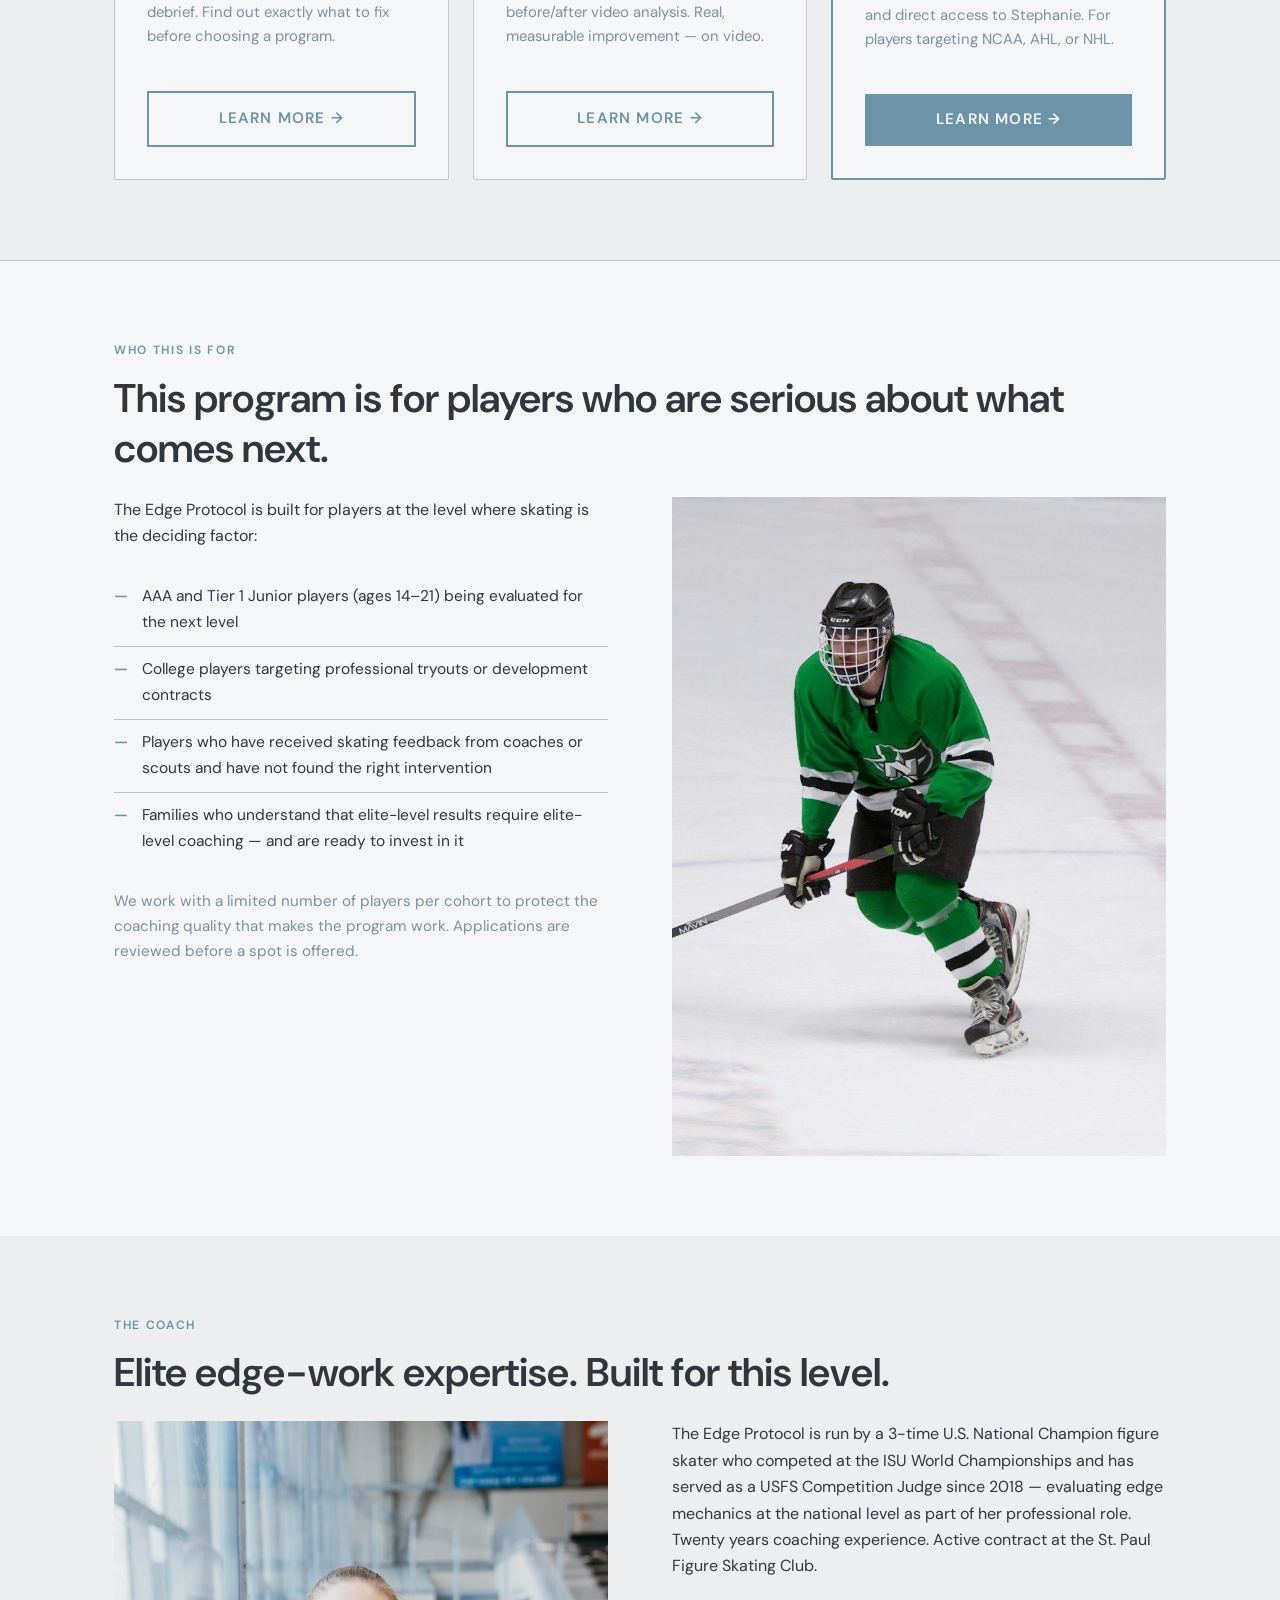
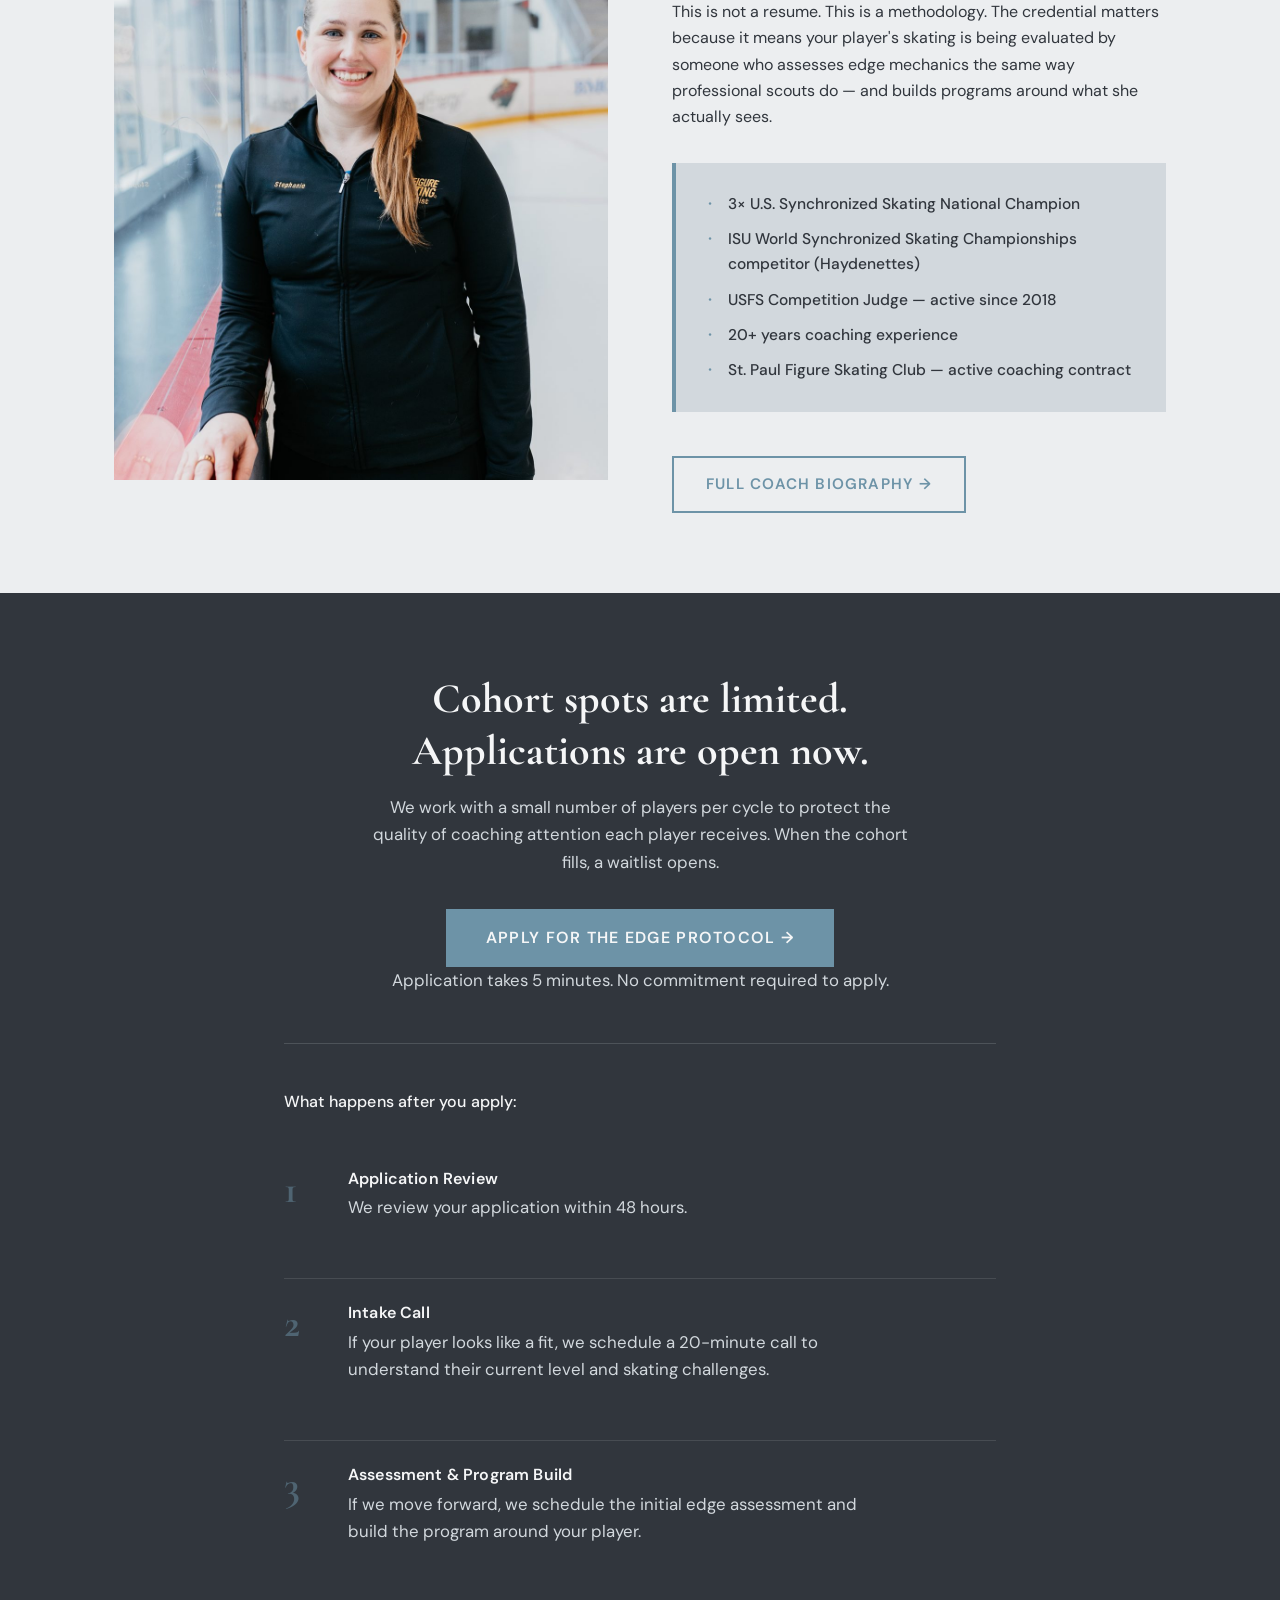
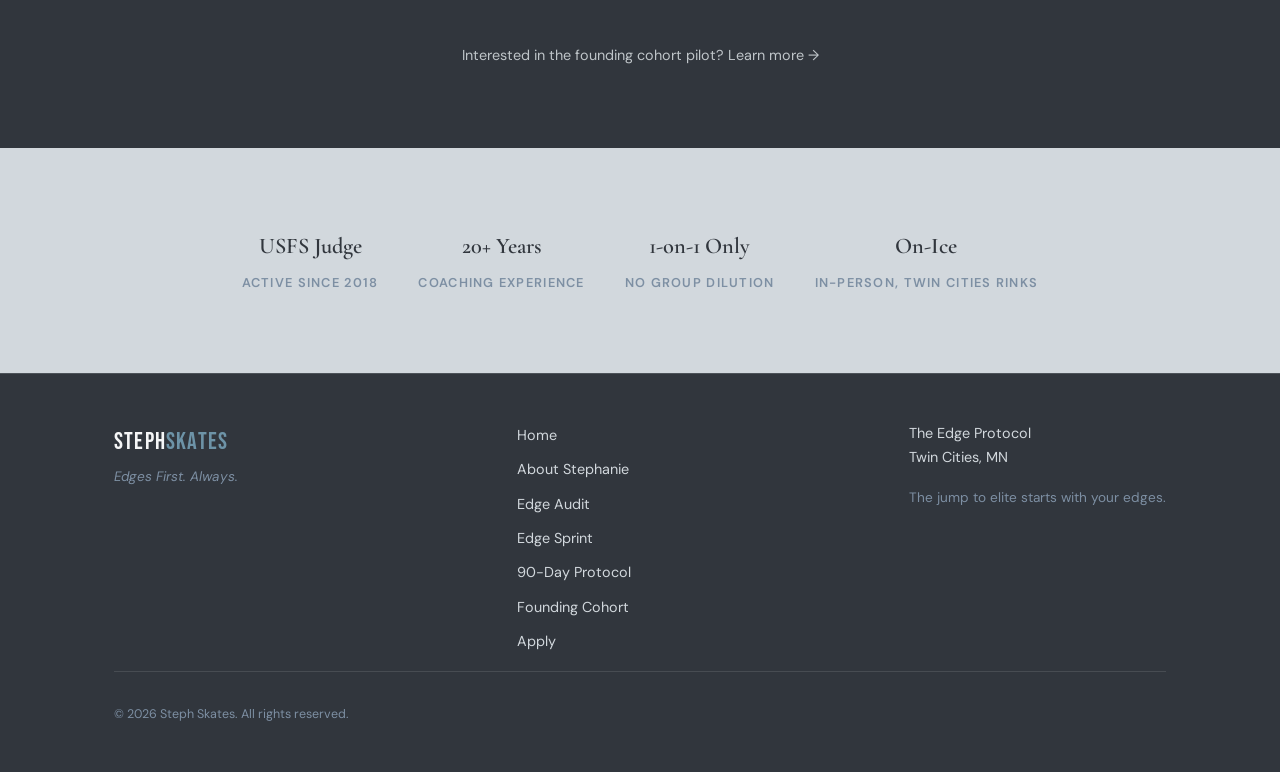
==== commit f66689ef: "Fix steps alignment in CTA block and update 'What happens after you apply' (EDG-203) The cta-block t" ====
--- a/index.html
+++ b/index.html
@@ -342,7 +342,7 @@
     <hr class="divider" style="border-color: rgba(191,197,201,0.2); margin: 3rem 0;" />
 
     <h3 style="color: var(--pearl); font-size: 1rem; margin-bottom: 1.5rem; text-align: left;">What happens after you apply:</h3>
-    <div class="steps">
+    <div class="steps" style="text-align: left;">
       <div class="step" style="border-bottom-color: rgba(191,197,201,0.15);">
         <div class="step__num" style="opacity: 0.5;">1</div>
         <div class="step__content">
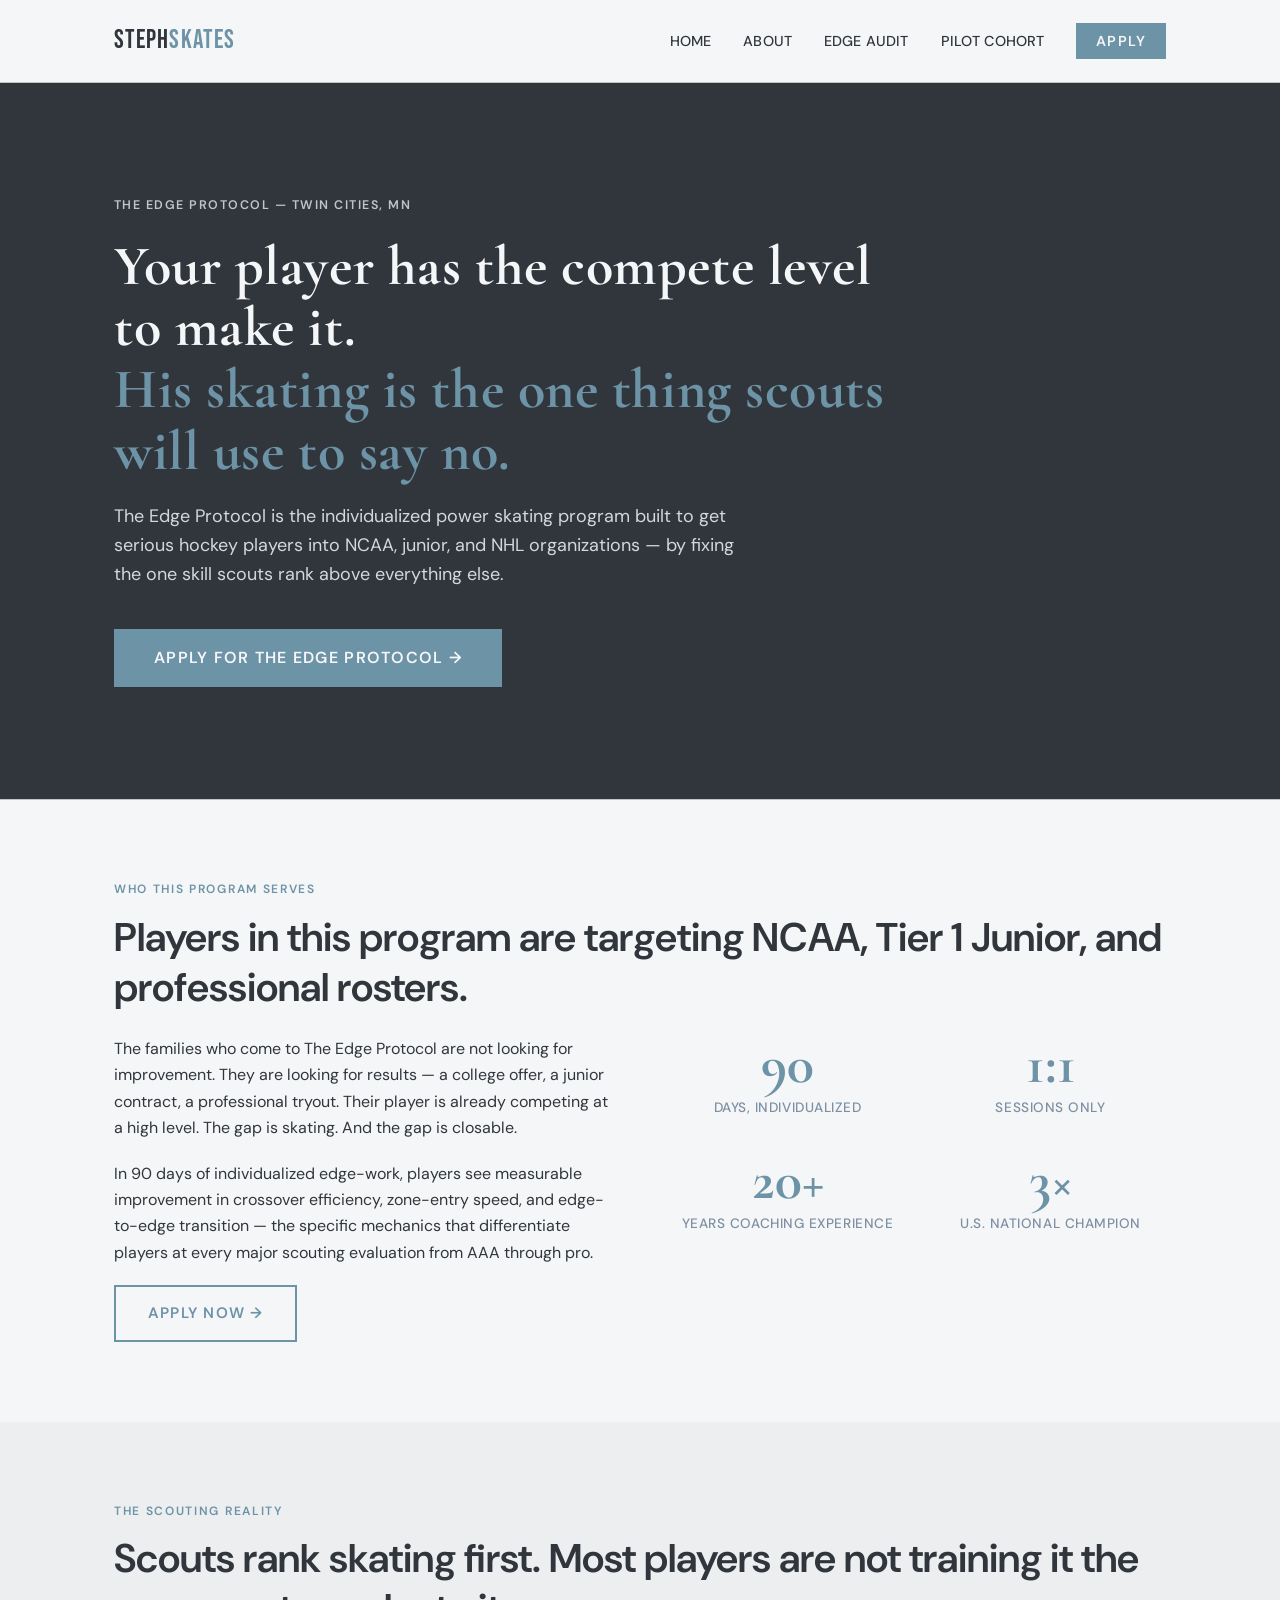
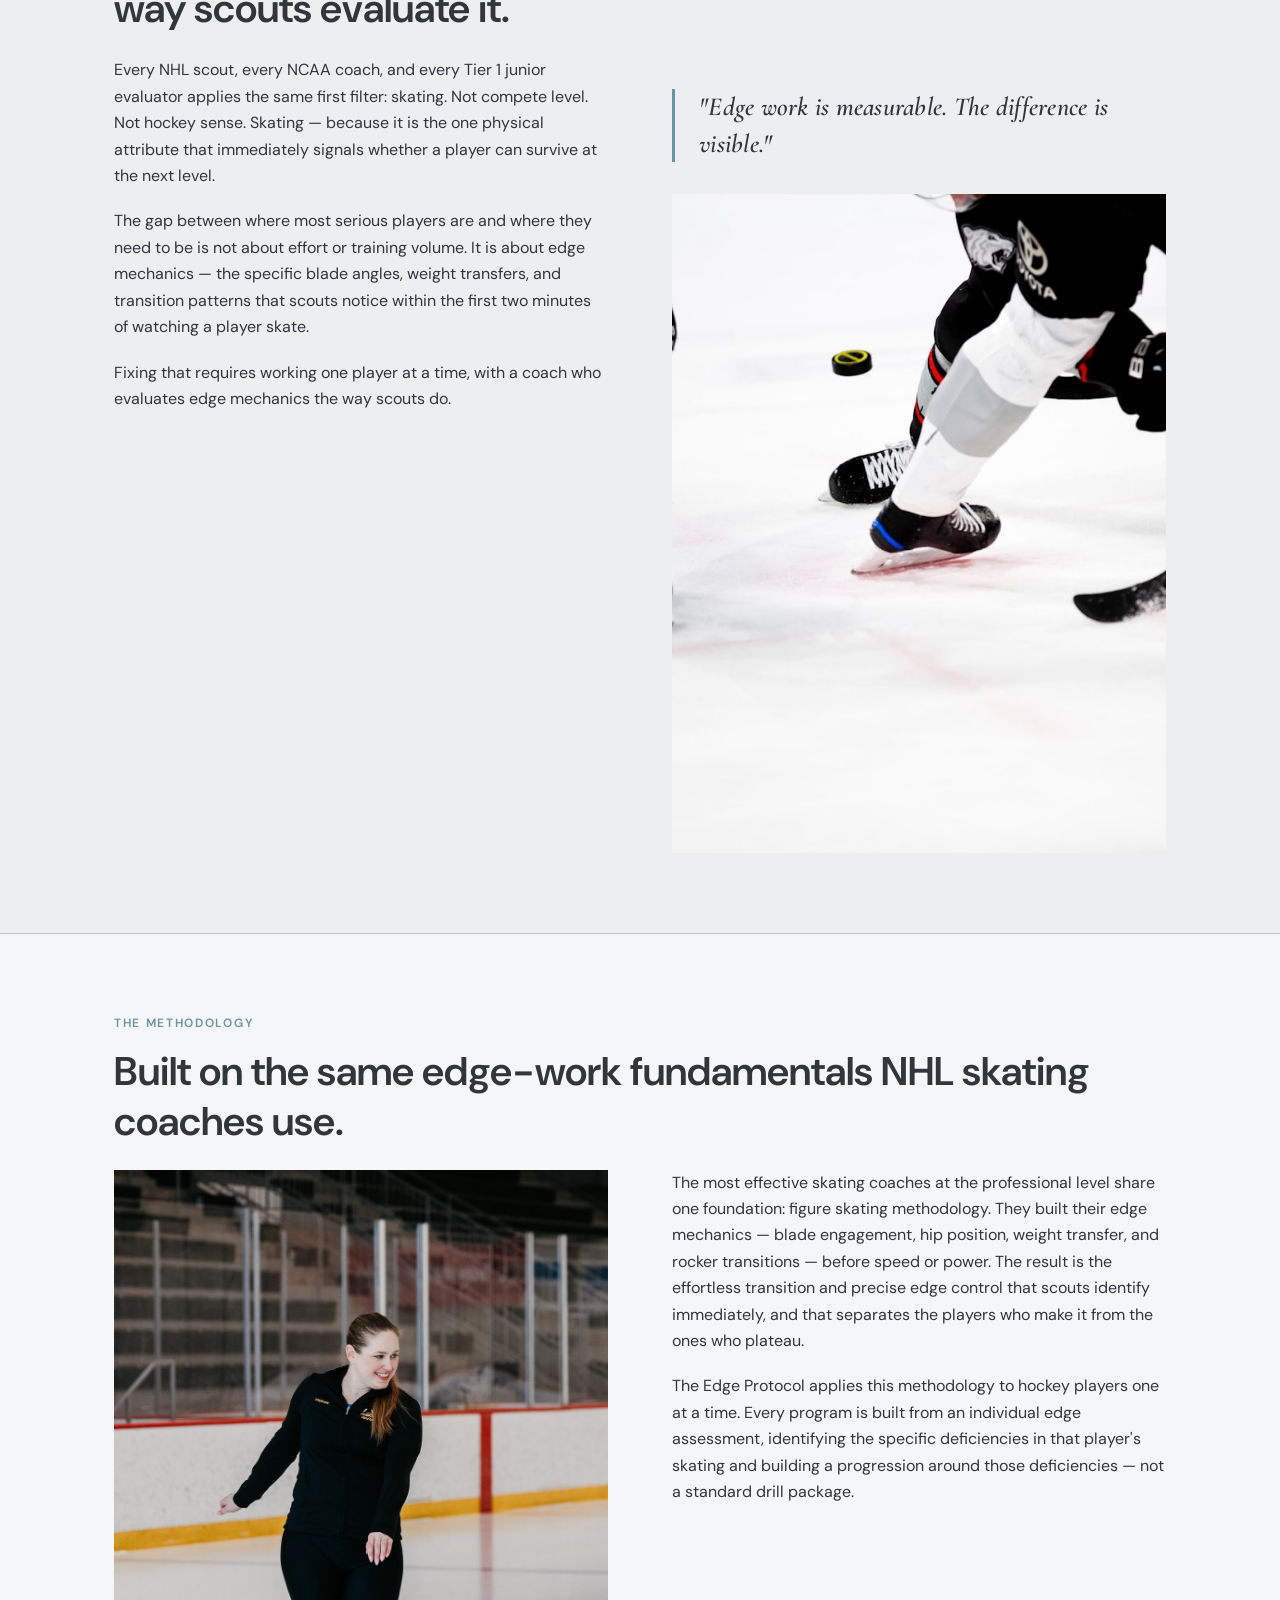
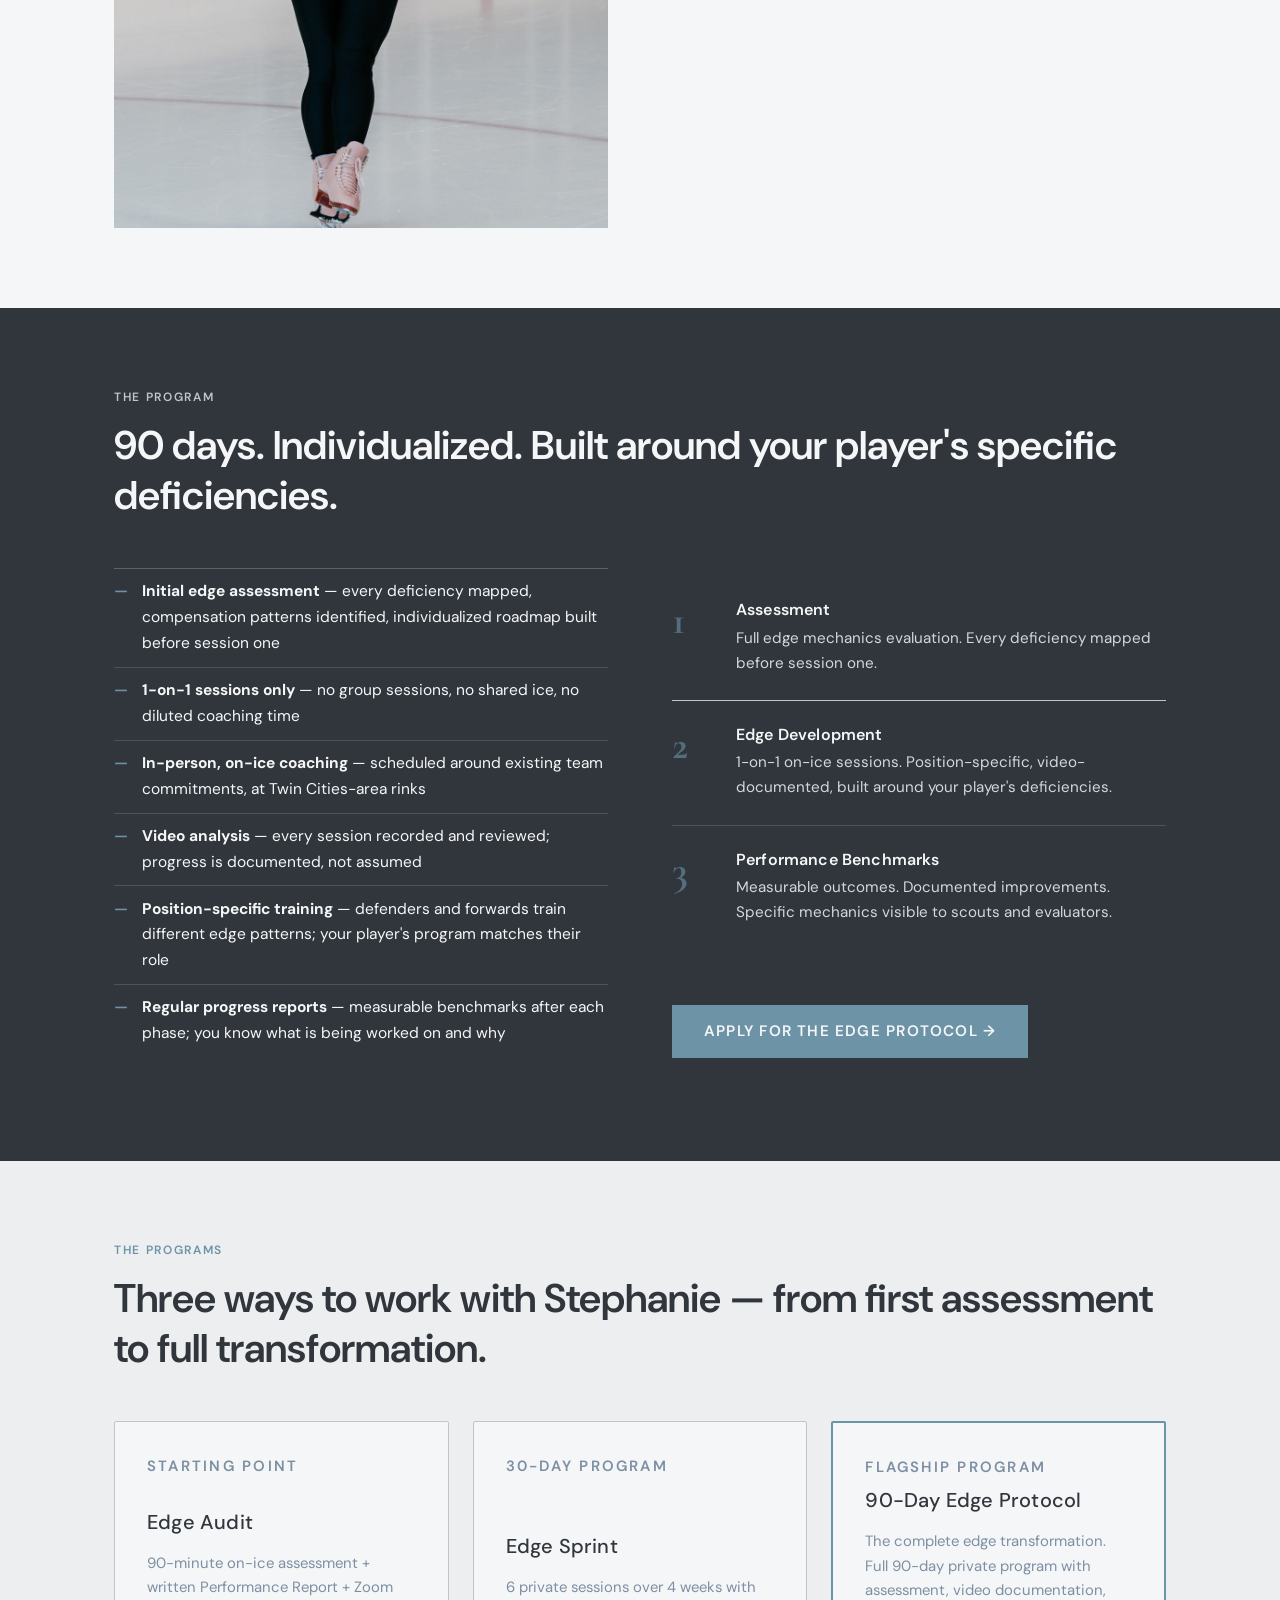
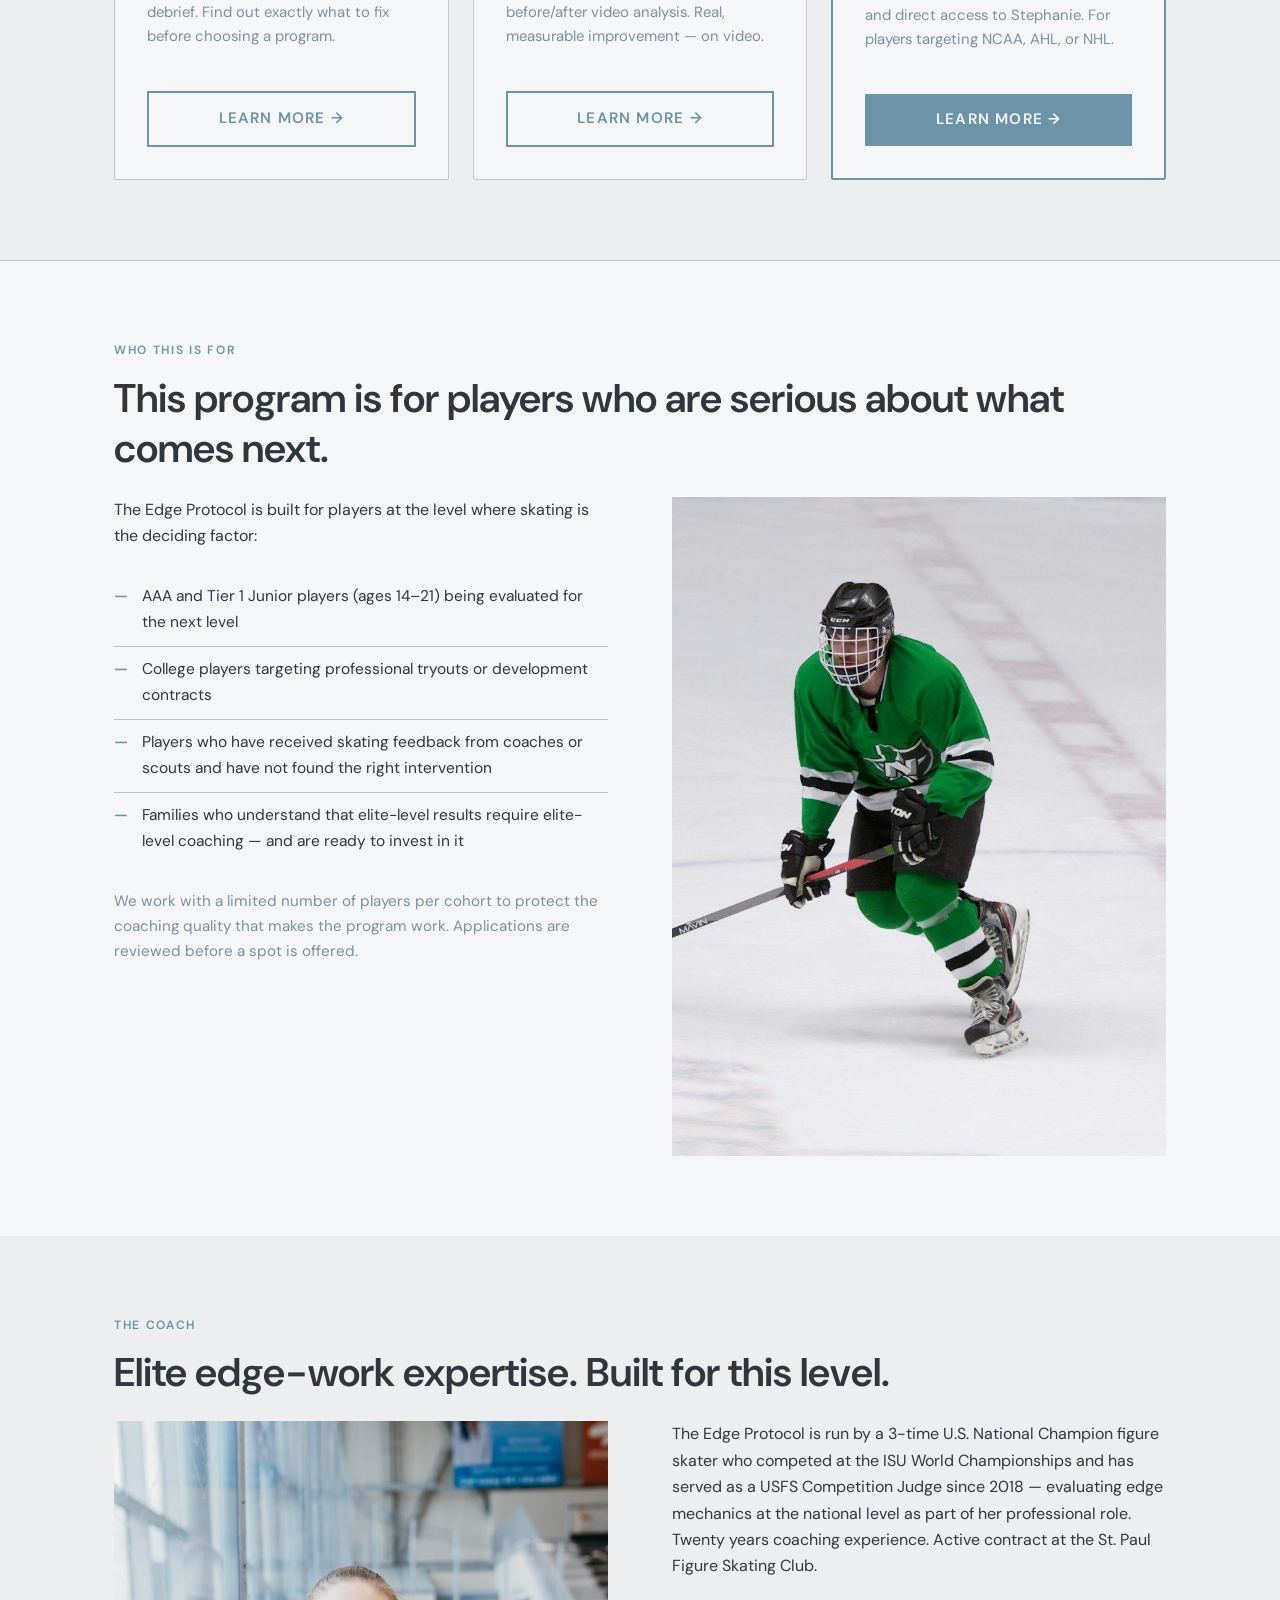
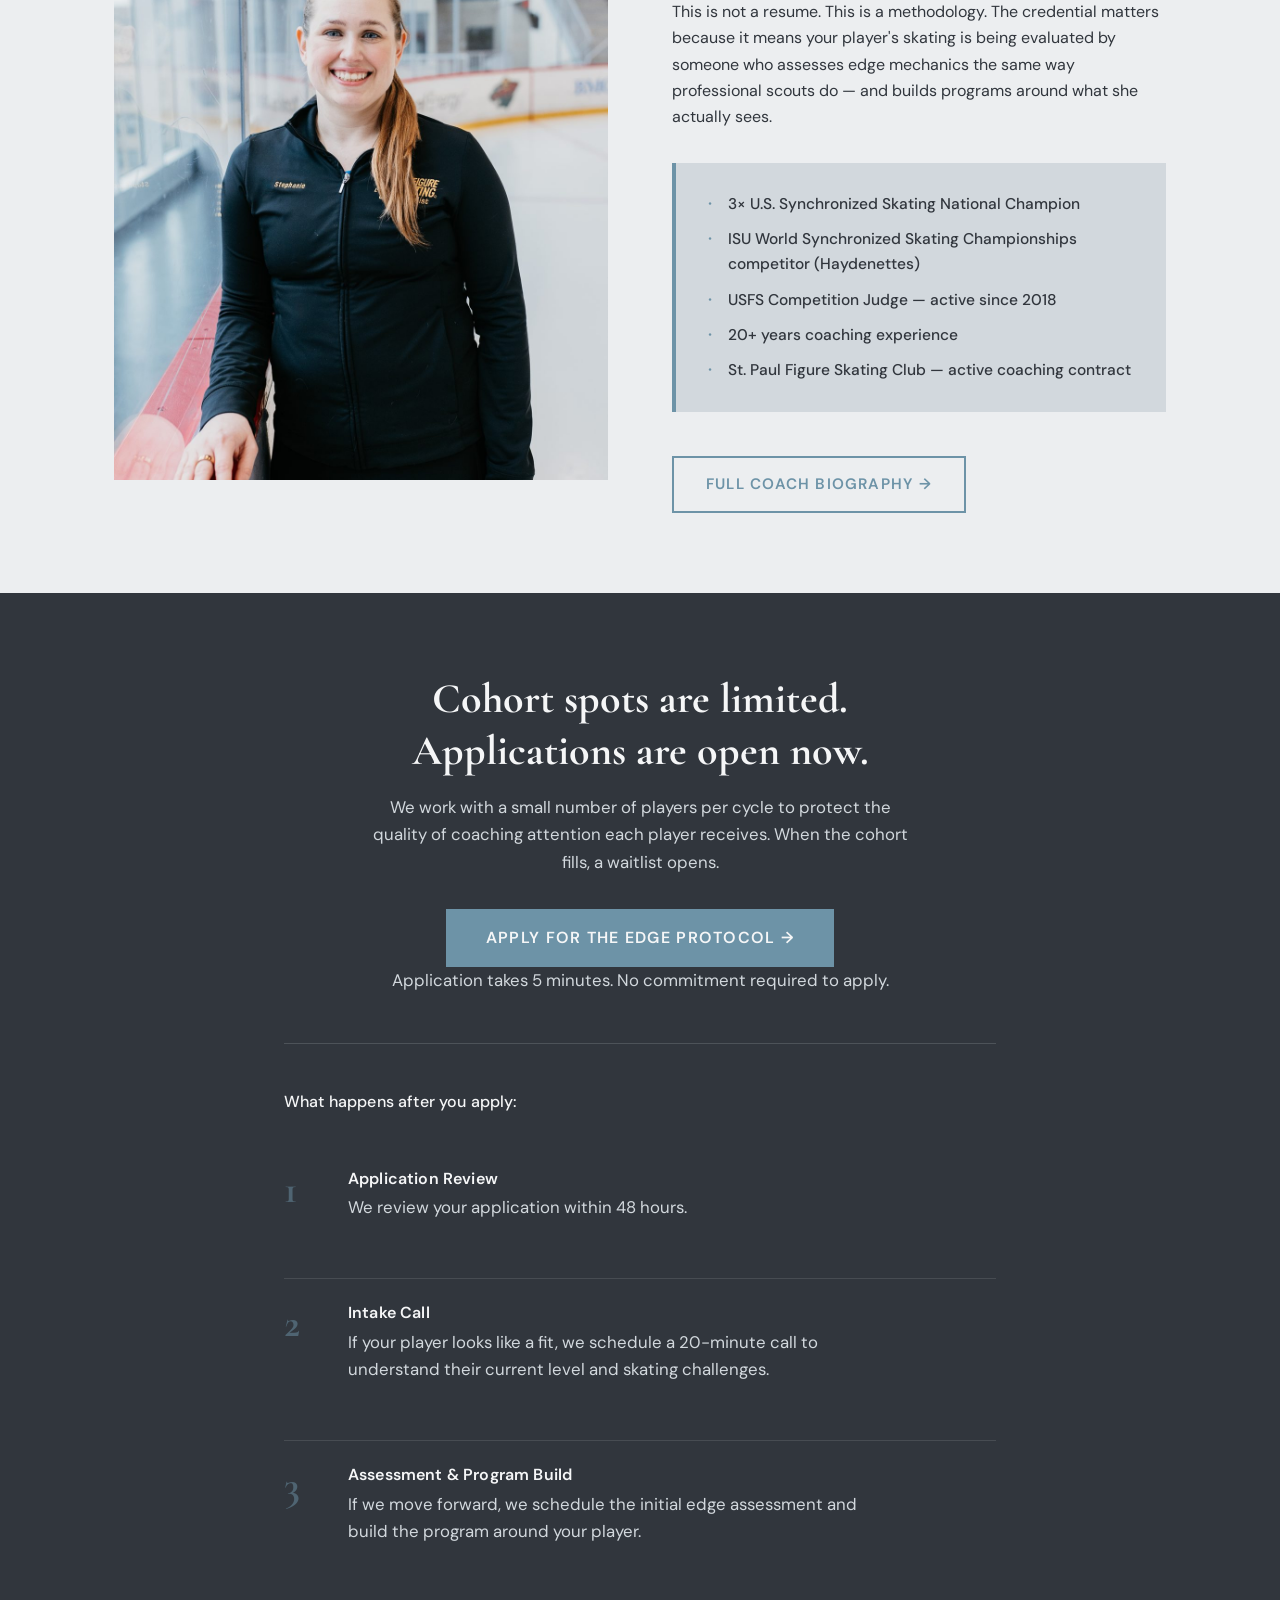
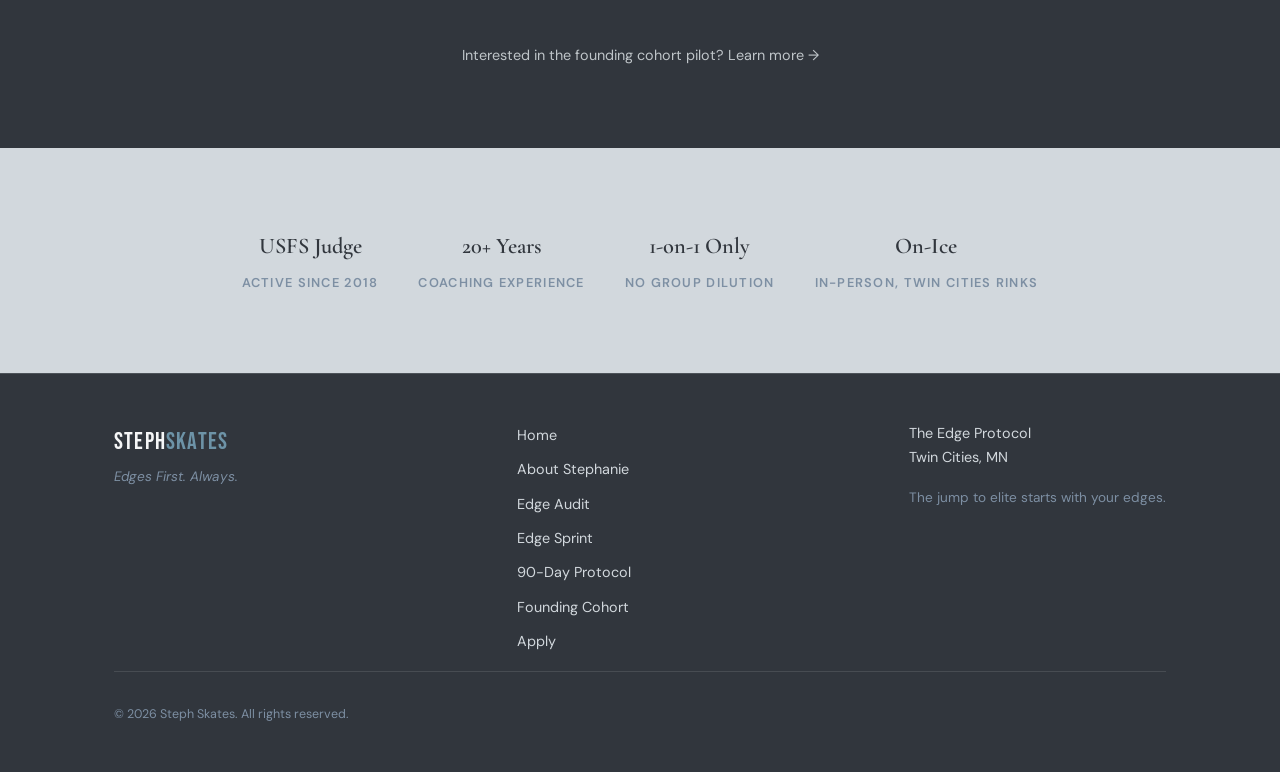
==== commit 2f5e4345: "Add Edge Audit to top nav on all pages (EDG-203) Nav now reads: Home | About | Edge Audit | Pilot Co" ====
--- a/index.html
+++ b/index.html
@@ -16,6 +16,7 @@
     <ul class="nav-links">
       <li><a href="index.html">Home</a></li>
       <li><a href="about.html">About</a></li>
+      <li><a href="edge-audit.html">Edge Audit</a></li>
       <li><a href="pilot.html">Pilot Cohort</a></li>
       <li><a href="apply.html" class="nav-cta">Apply</a></li>
     </ul>
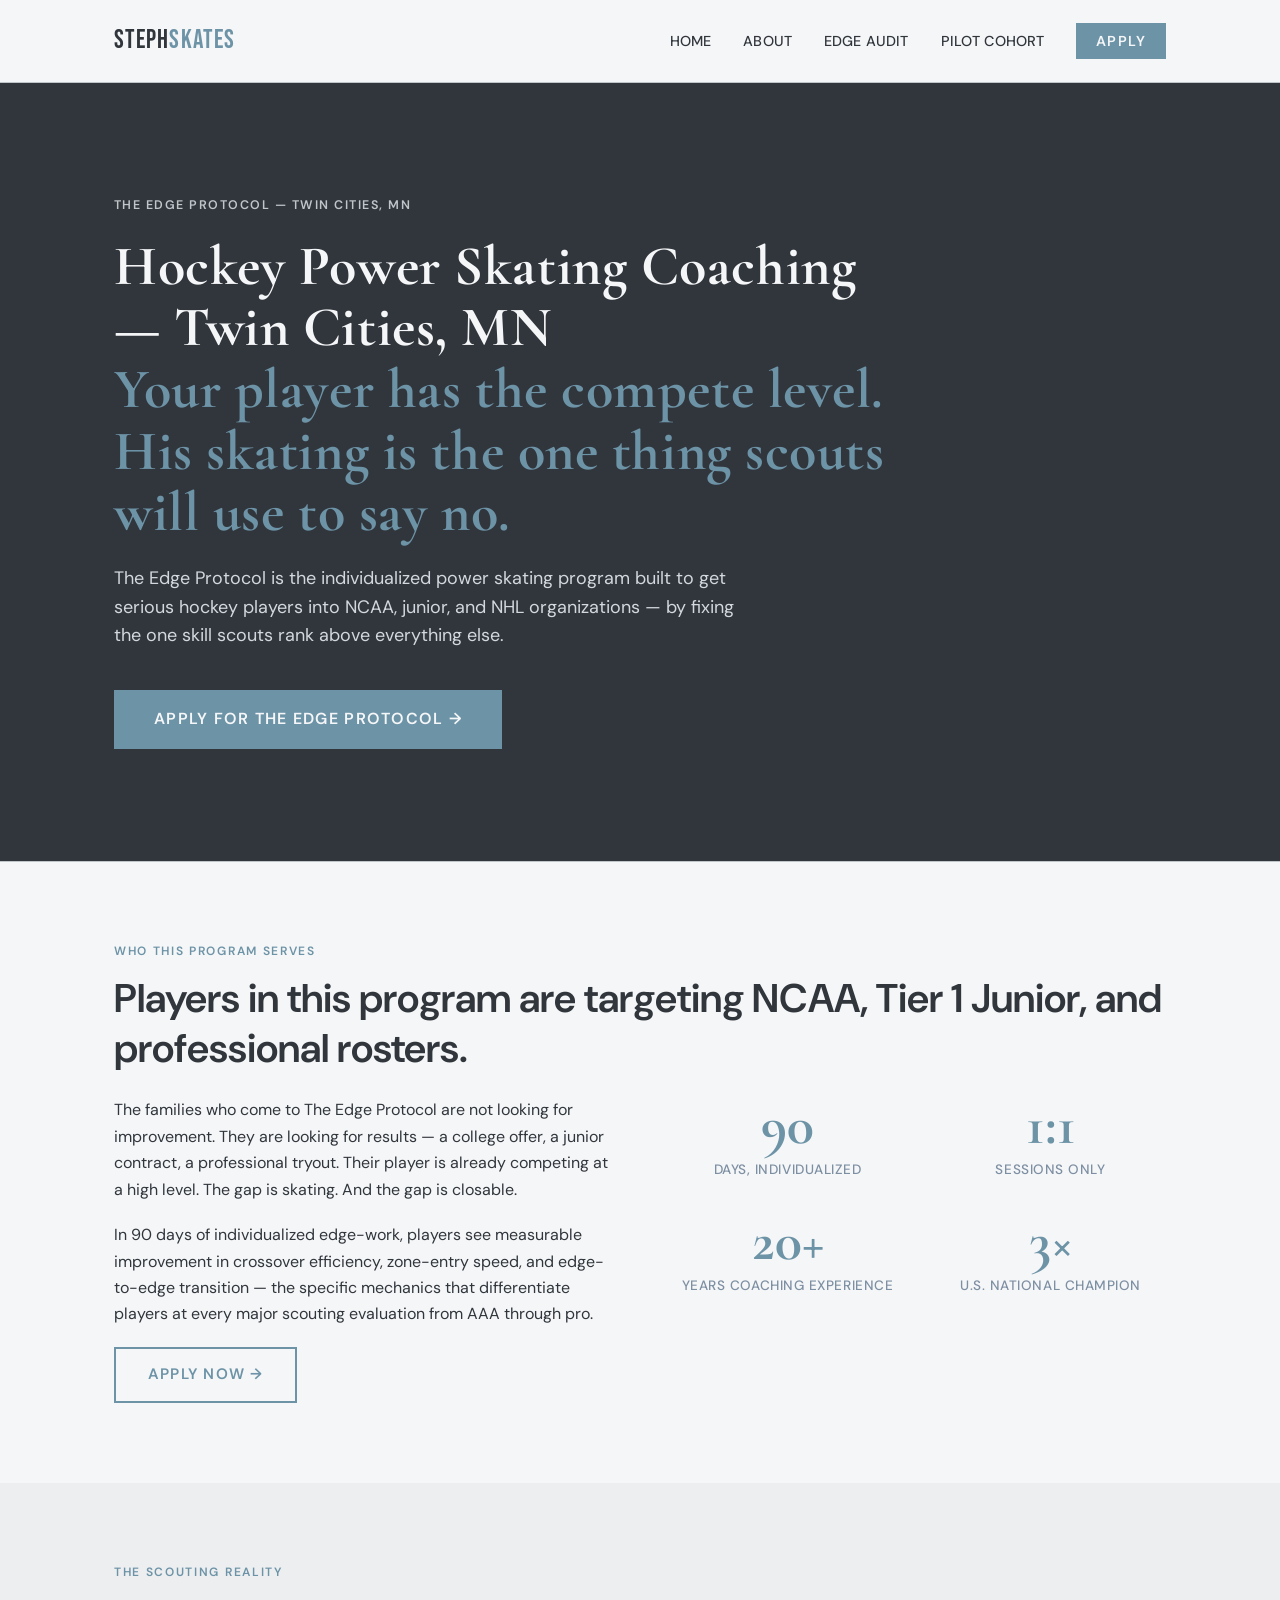
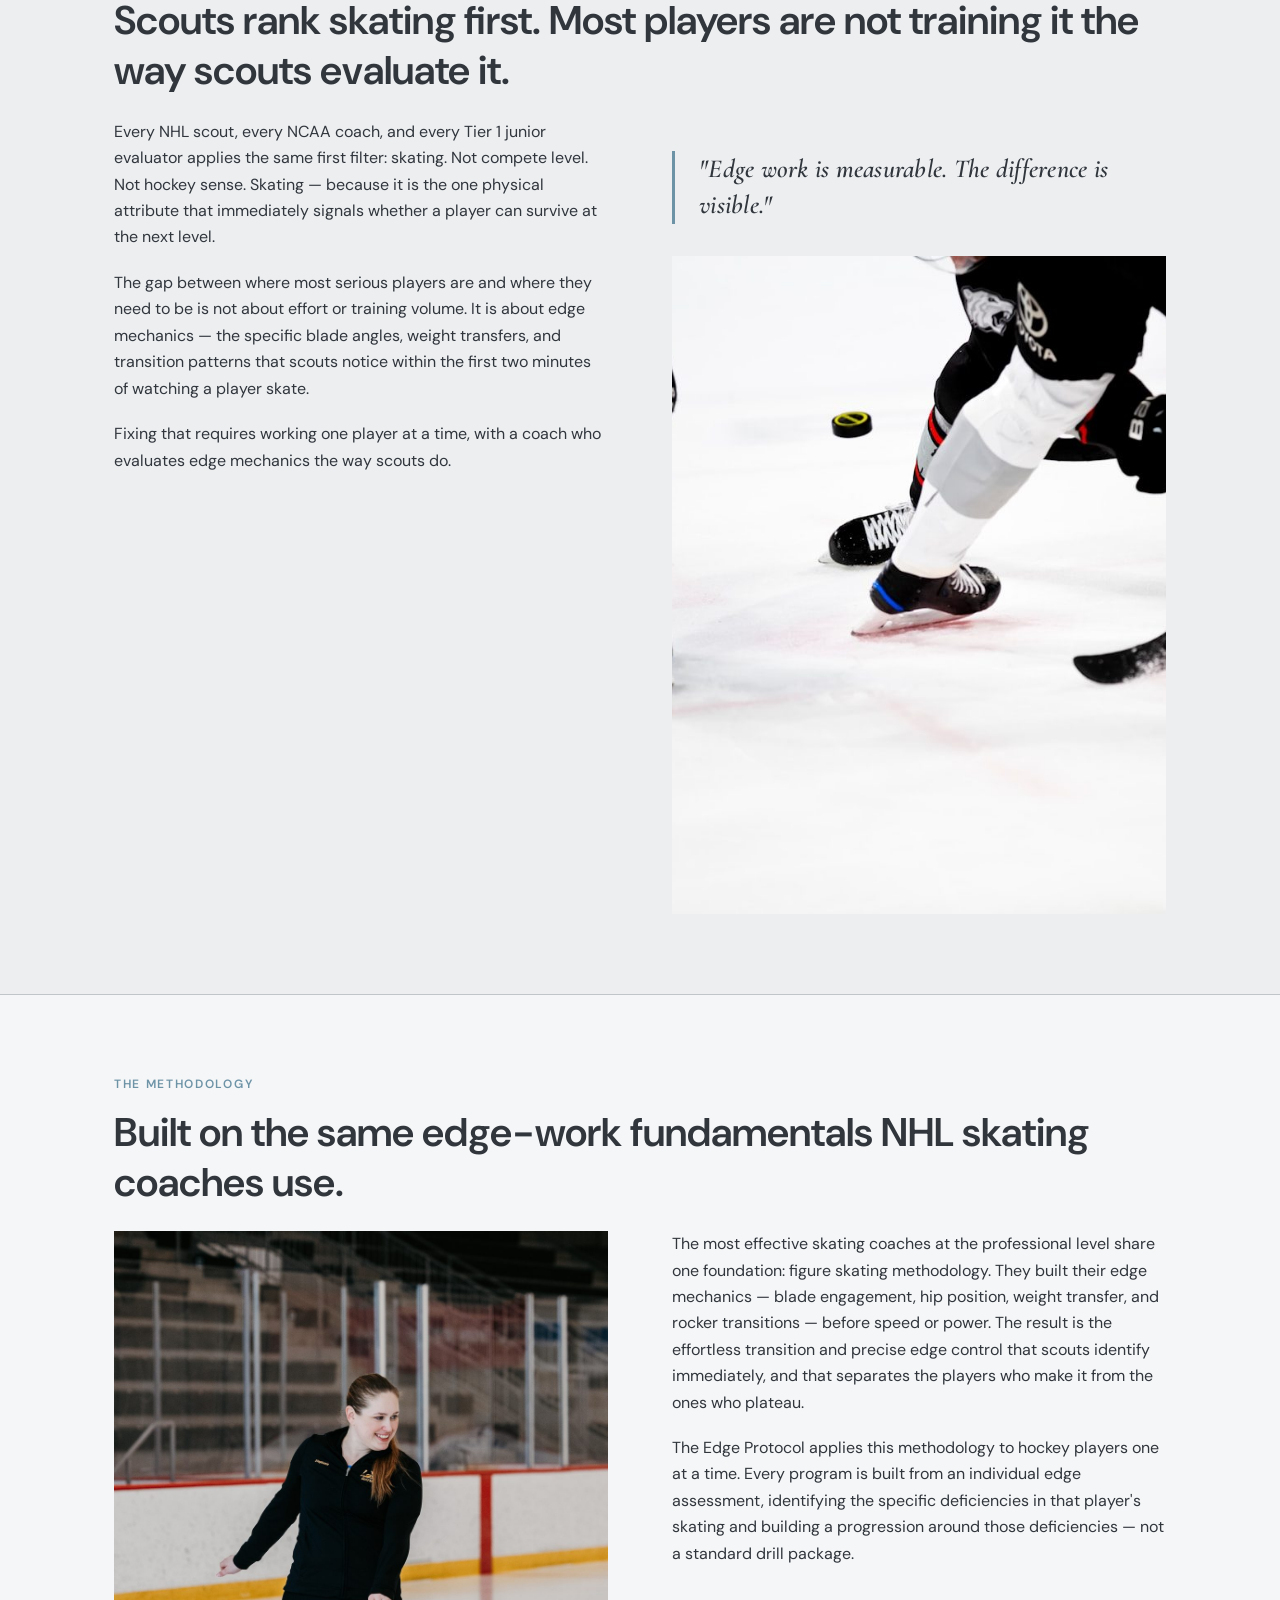
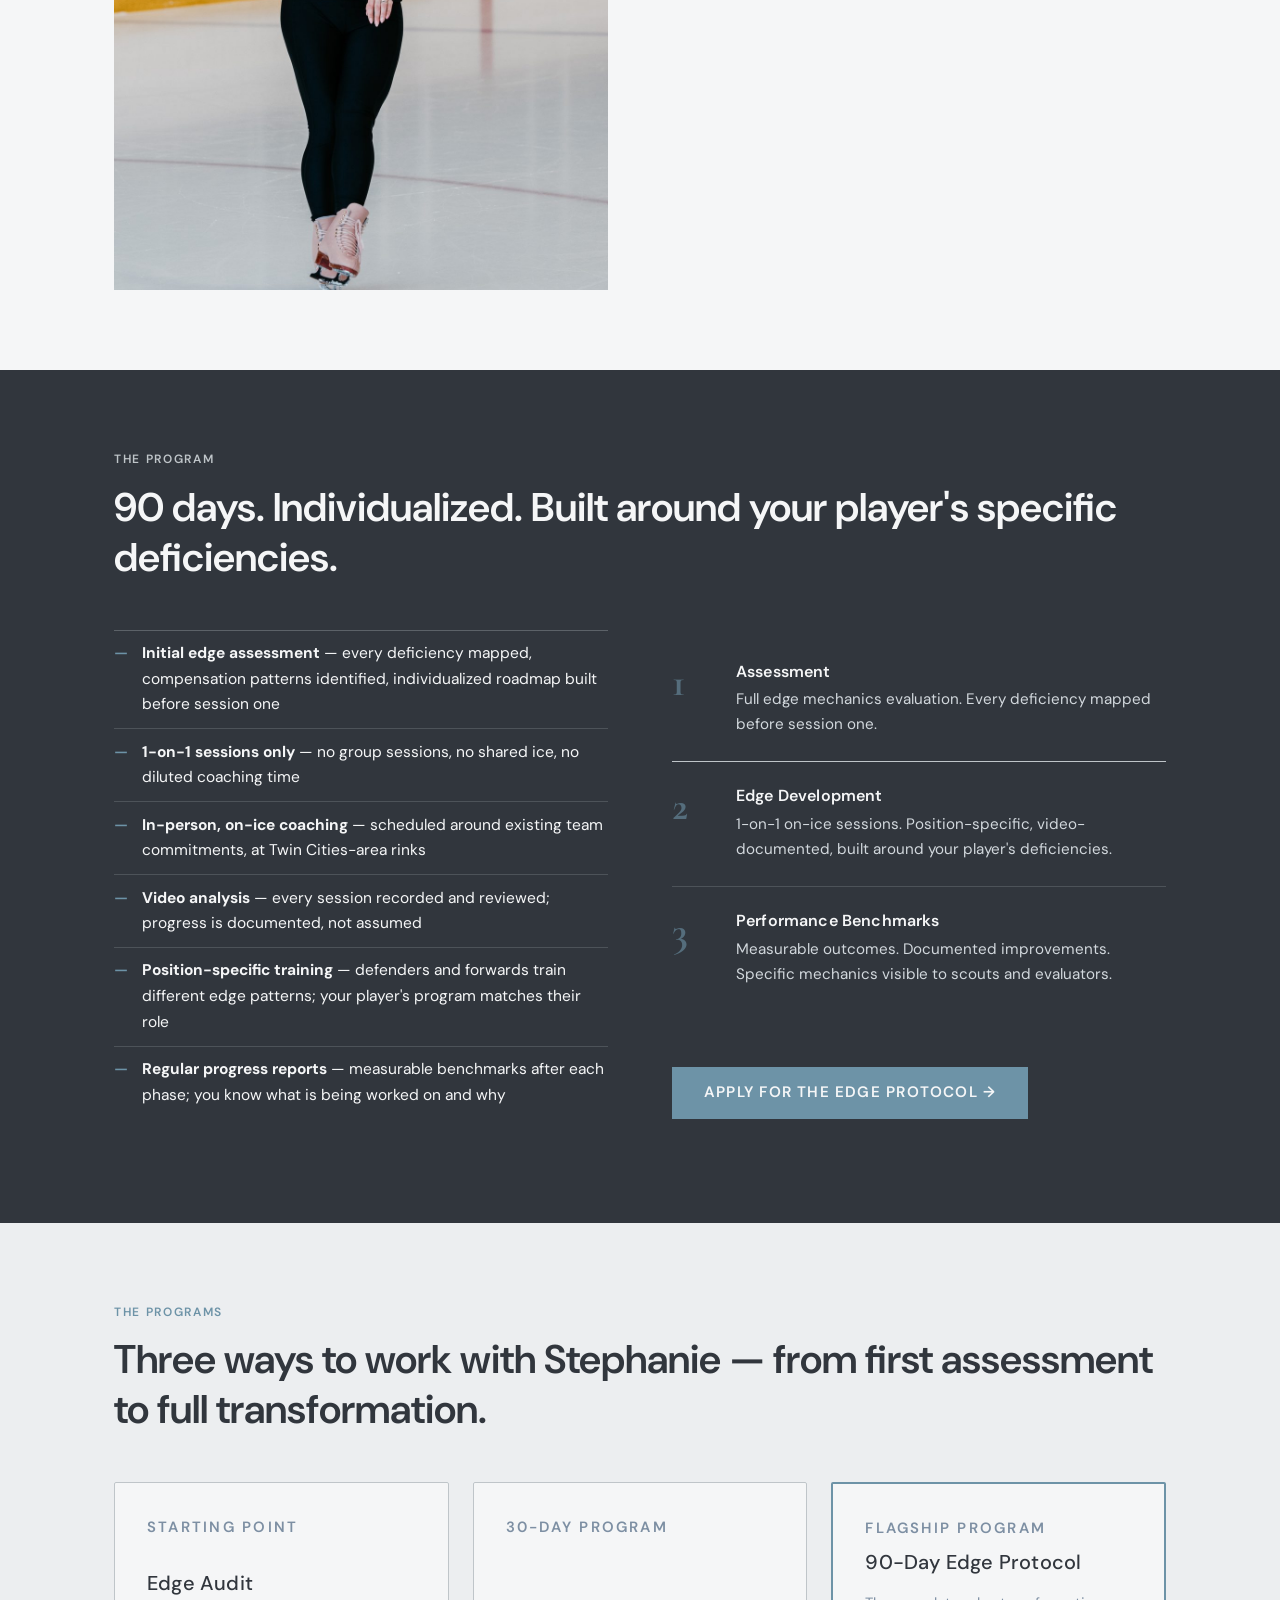
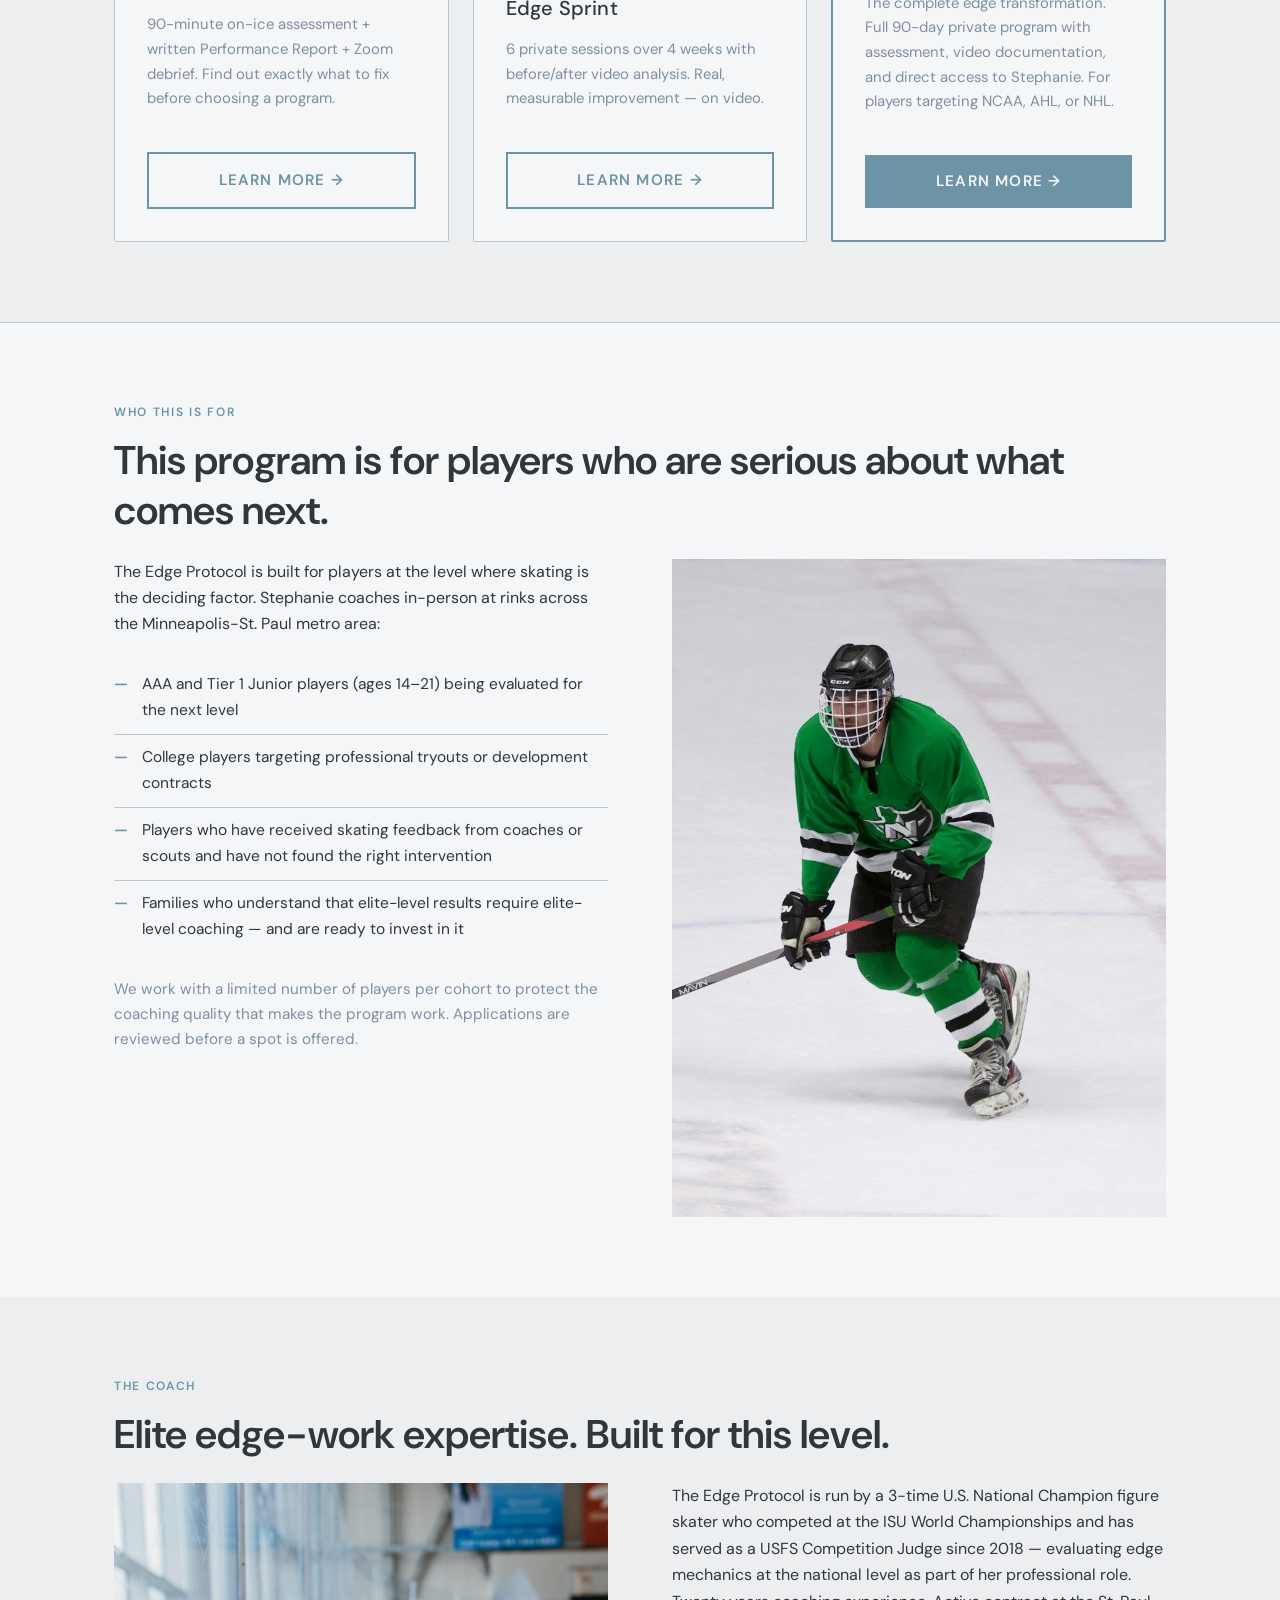
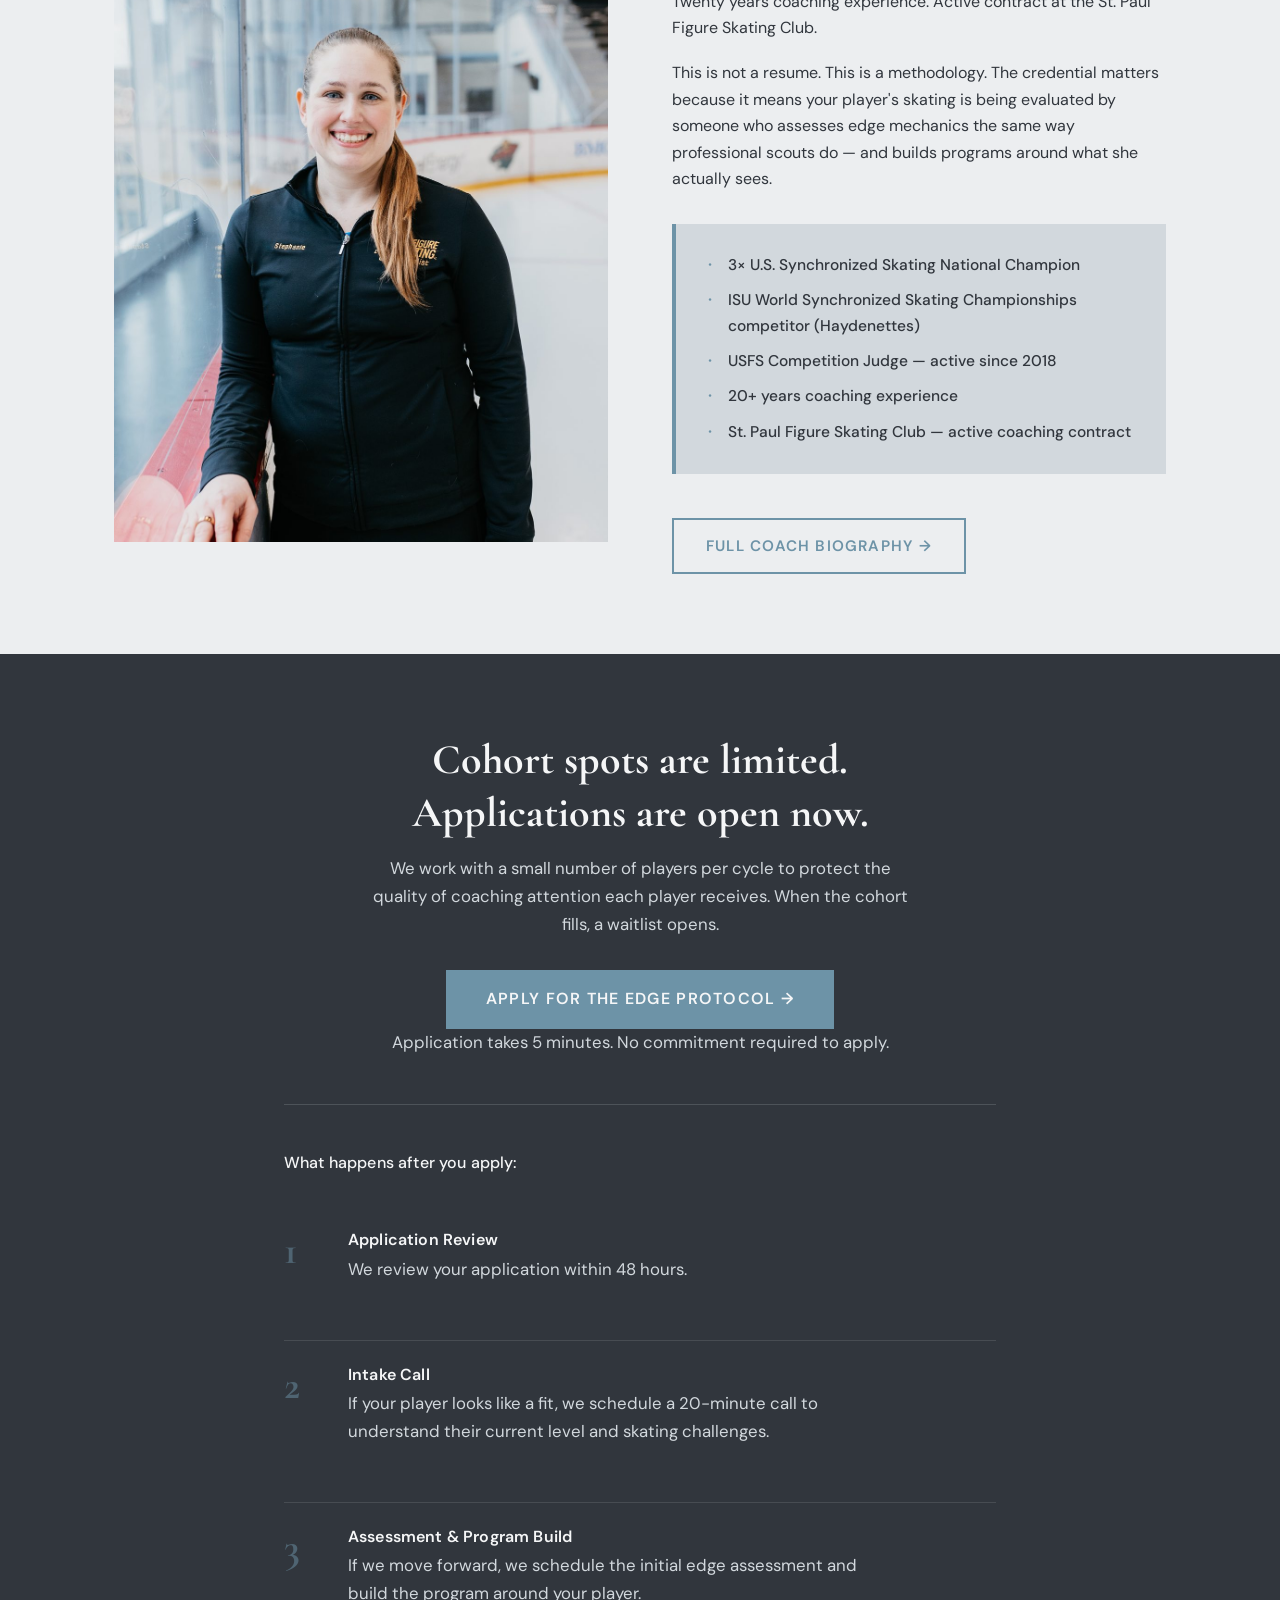
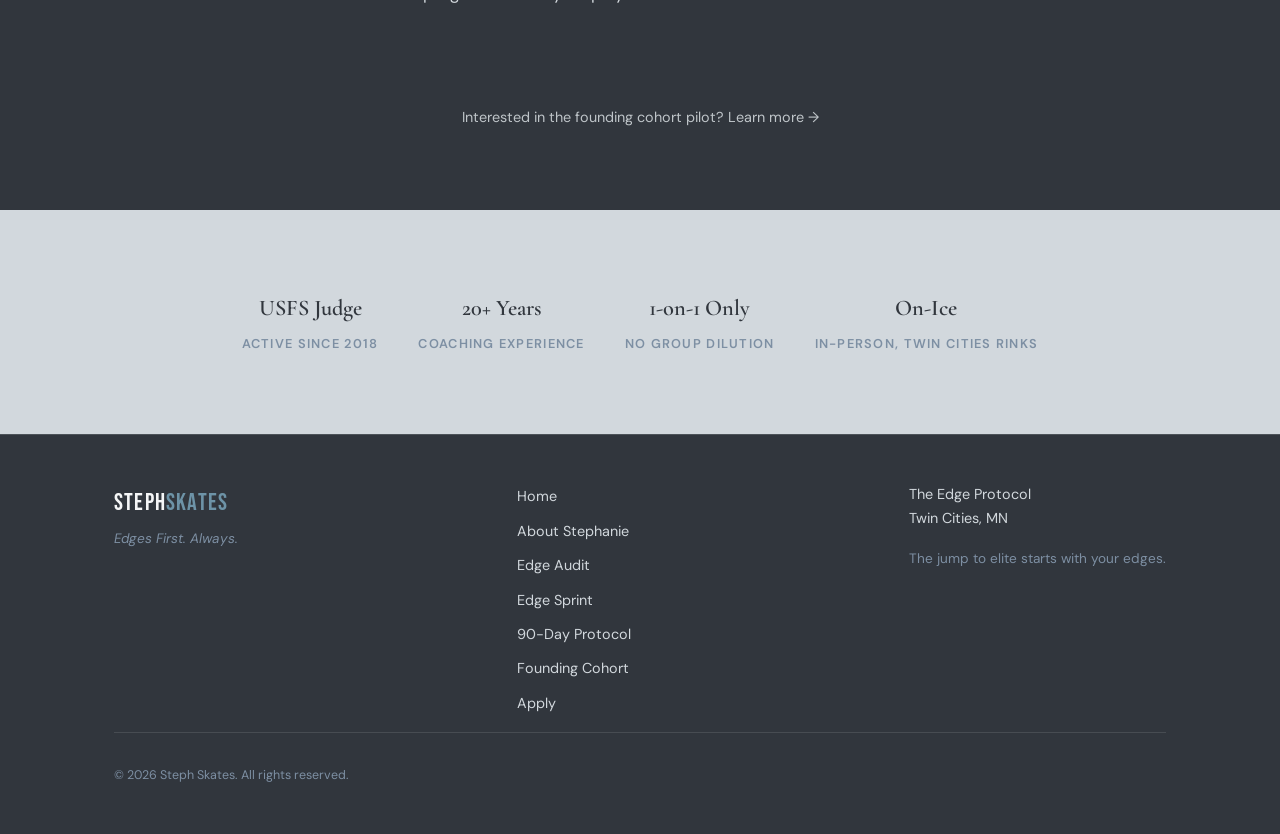
==== commit 81dc3b39: "SEO: local SEO optimization for Twin Cities hockey skating searches - Updated title tags on all 7 pa" ====
--- a/index.html
+++ b/index.html
@@ -3,9 +3,60 @@
 <head>
   <meta charset="UTF-8" />
   <meta name="viewport" content="width=device-width, initial-scale=1.0" />
-  <title>The Edge Protocol — Elite Power Skating | Steph Skates</title>
-  <meta name="description" content="The individualized power skating program built to get serious hockey players into NCAA, junior, and NHL organizations — by fixing the one skill scouts rank above everything else." />
+  <title>Hockey Power Skating Coach Twin Cities, MN | The Edge Protocol — Steph Skates</title>
+  <meta name="description" content="Stephanie Culver is the Twin Cities hockey power skating coach for serious players. Individualized edge-work programs for hockey players targeting NCAA, junior, and NHL — based in Minneapolis-St. Paul, MN." />
   <link rel="stylesheet" href="css/style.css" />
+  <script type="application/ld+json">
+  {
+    "@context": "https://schema.org",
+    "@type": "LocalBusiness",
+    "name": "The Edge Protocol — Steph Skates",
+    "description": "Individualized hockey power skating coaching in the Twin Cities, MN. Specialized edge-work programs for serious hockey players targeting NCAA, junior, and NHL organizations.",
+    "url": "https://www.stephskates.com",
+    "telephone": "+16128507223",
+    "address": {
+      "@type": "PostalAddress",
+      "addressLocality": "St. Paul",
+      "addressRegion": "MN",
+      "addressCountry": "US"
+    },
+    "areaServed": {
+      "@type": "AdministrativeArea",
+      "name": "Twin Cities, Minnesota"
+    },
+    "serviceType": "Hockey Power Skating Coaching",
+    "hasOfferCatalog": {
+      "@type": "OfferCatalog",
+      "name": "Hockey Power Skating Programs",
+      "itemListElement": [
+        {
+          "@type": "Offer",
+          "itemOffered": {
+            "@type": "Service",
+            "name": "Edge Audit",
+            "description": "90-minute on-ice hockey skating assessment with written Performance Report and Zoom debrief"
+          }
+        },
+        {
+          "@type": "Offer",
+          "itemOffered": {
+            "@type": "Service",
+            "name": "Edge Sprint",
+            "description": "30-day hockey power skating program with 6 private sessions and video analysis"
+          }
+        },
+        {
+          "@type": "Offer",
+          "itemOffered": {
+            "@type": "Service",
+            "name": "90-Day Edge Protocol",
+            "description": "Complete 90-day individualized hockey power skating transformation program for players targeting NCAA, AHL, or NHL"
+          }
+        }
+      ]
+    }
+  }
+  </script>
 </head>
 <body>
 
@@ -27,7 +78,7 @@
 <section class="hero">
   <div class="container">
     <p class="hero__badge">The Edge Protocol &mdash; Twin Cities, MN</p>
-    <h1>Your player has the compete level to make&nbsp;it.<br><em>His skating is the one thing scouts will use to say&nbsp;no.</em></h1>
+    <h1>Hockey Power Skating Coaching — Twin Cities, MN<br><em>Your player has the compete level. His skating is the one thing scouts will use to say&nbsp;no.</em></h1>
     <p class="hero__sub">The Edge Protocol is the individualized power skating program built to get serious hockey players into NCAA, junior, and NHL organizations — by fixing the one skill scouts rank above everything else.</p>
     <a href="apply.html" class="btn btn--primary btn--large">Apply for The Edge Protocol &rarr;</a>
   </div>
@@ -280,7 +331,7 @@
 
     <div class="two-col">
       <div>
-        <p>The Edge Protocol is built for players at the level where skating is the deciding factor:</p>
+        <p>The Edge Protocol is built for players at the level where skating is the deciding factor. Stephanie coaches in-person at rinks across the Minneapolis-St. Paul metro area:</p>
         <ul class="check-list">
           <li>AAA and Tier&nbsp;1 Junior players (ages 14–21) being evaluated for the next level</li>
           <li>College players targeting professional tryouts or development contracts</li>
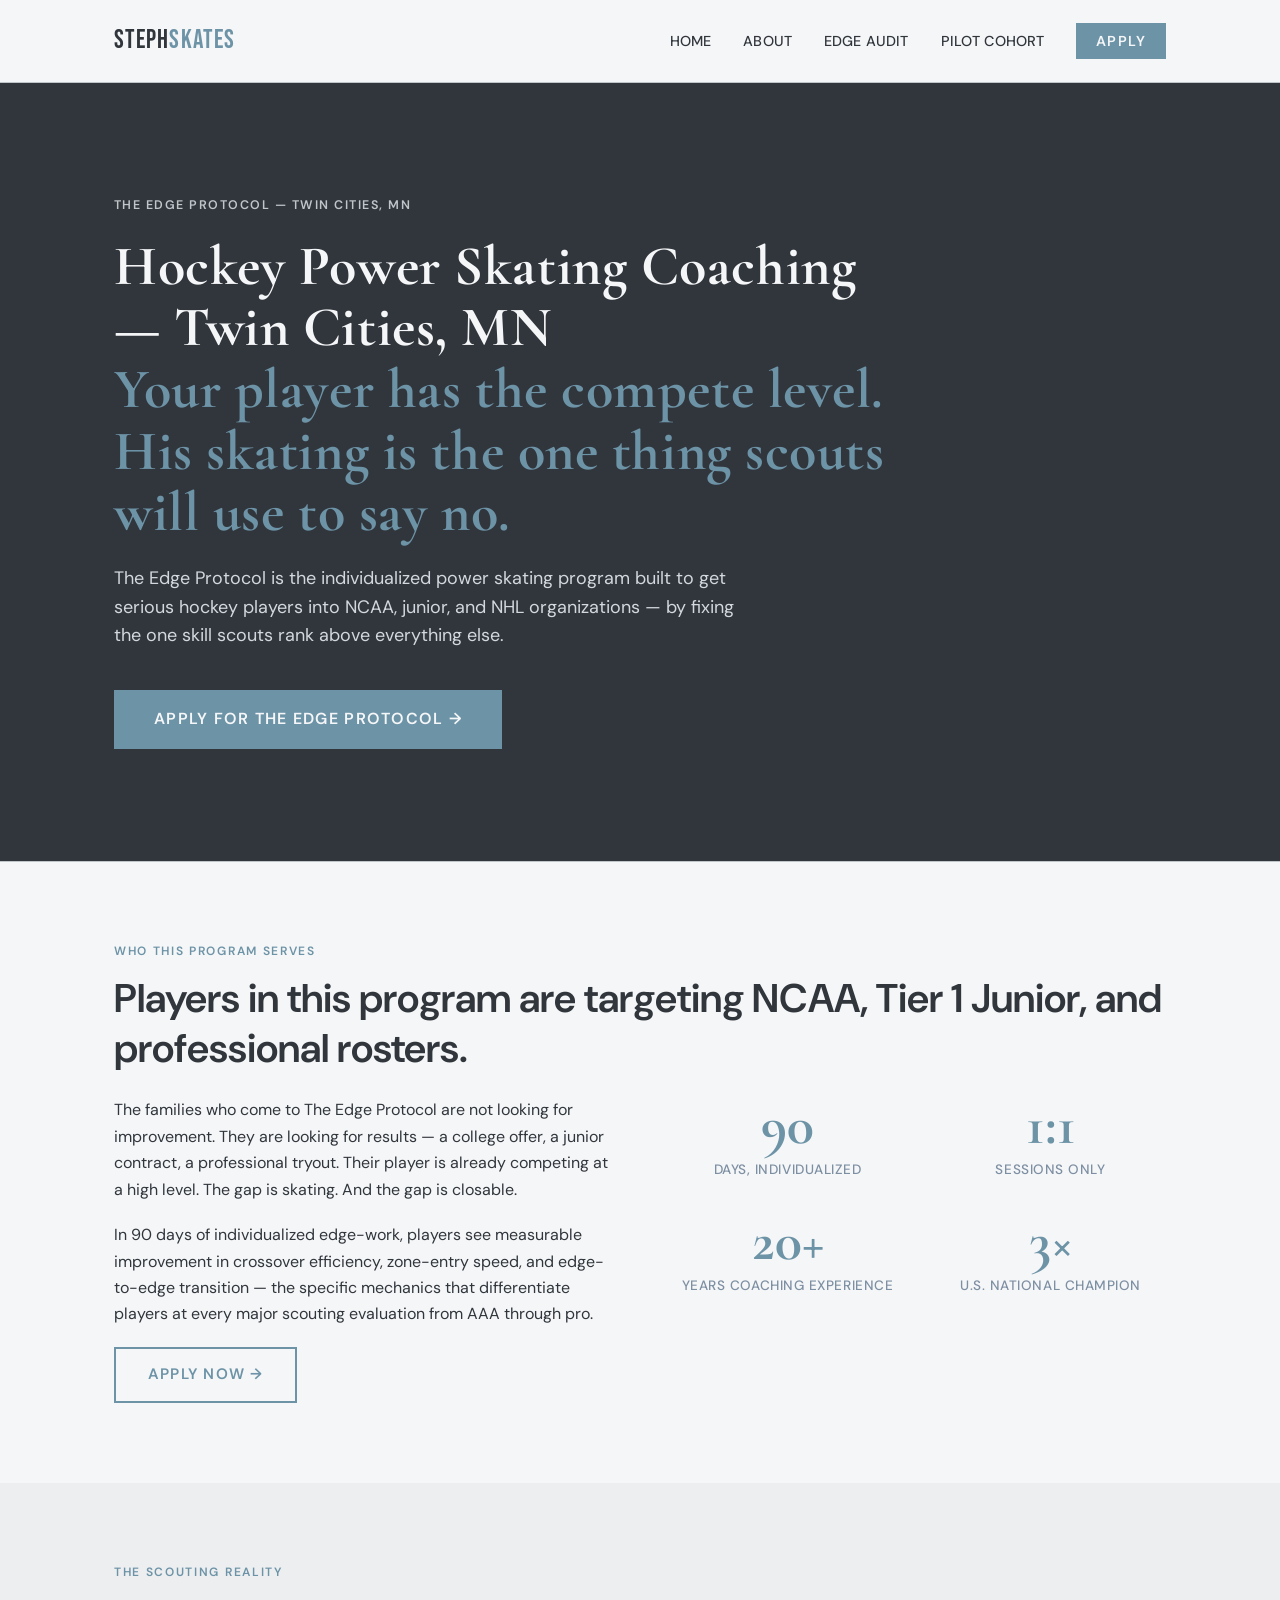
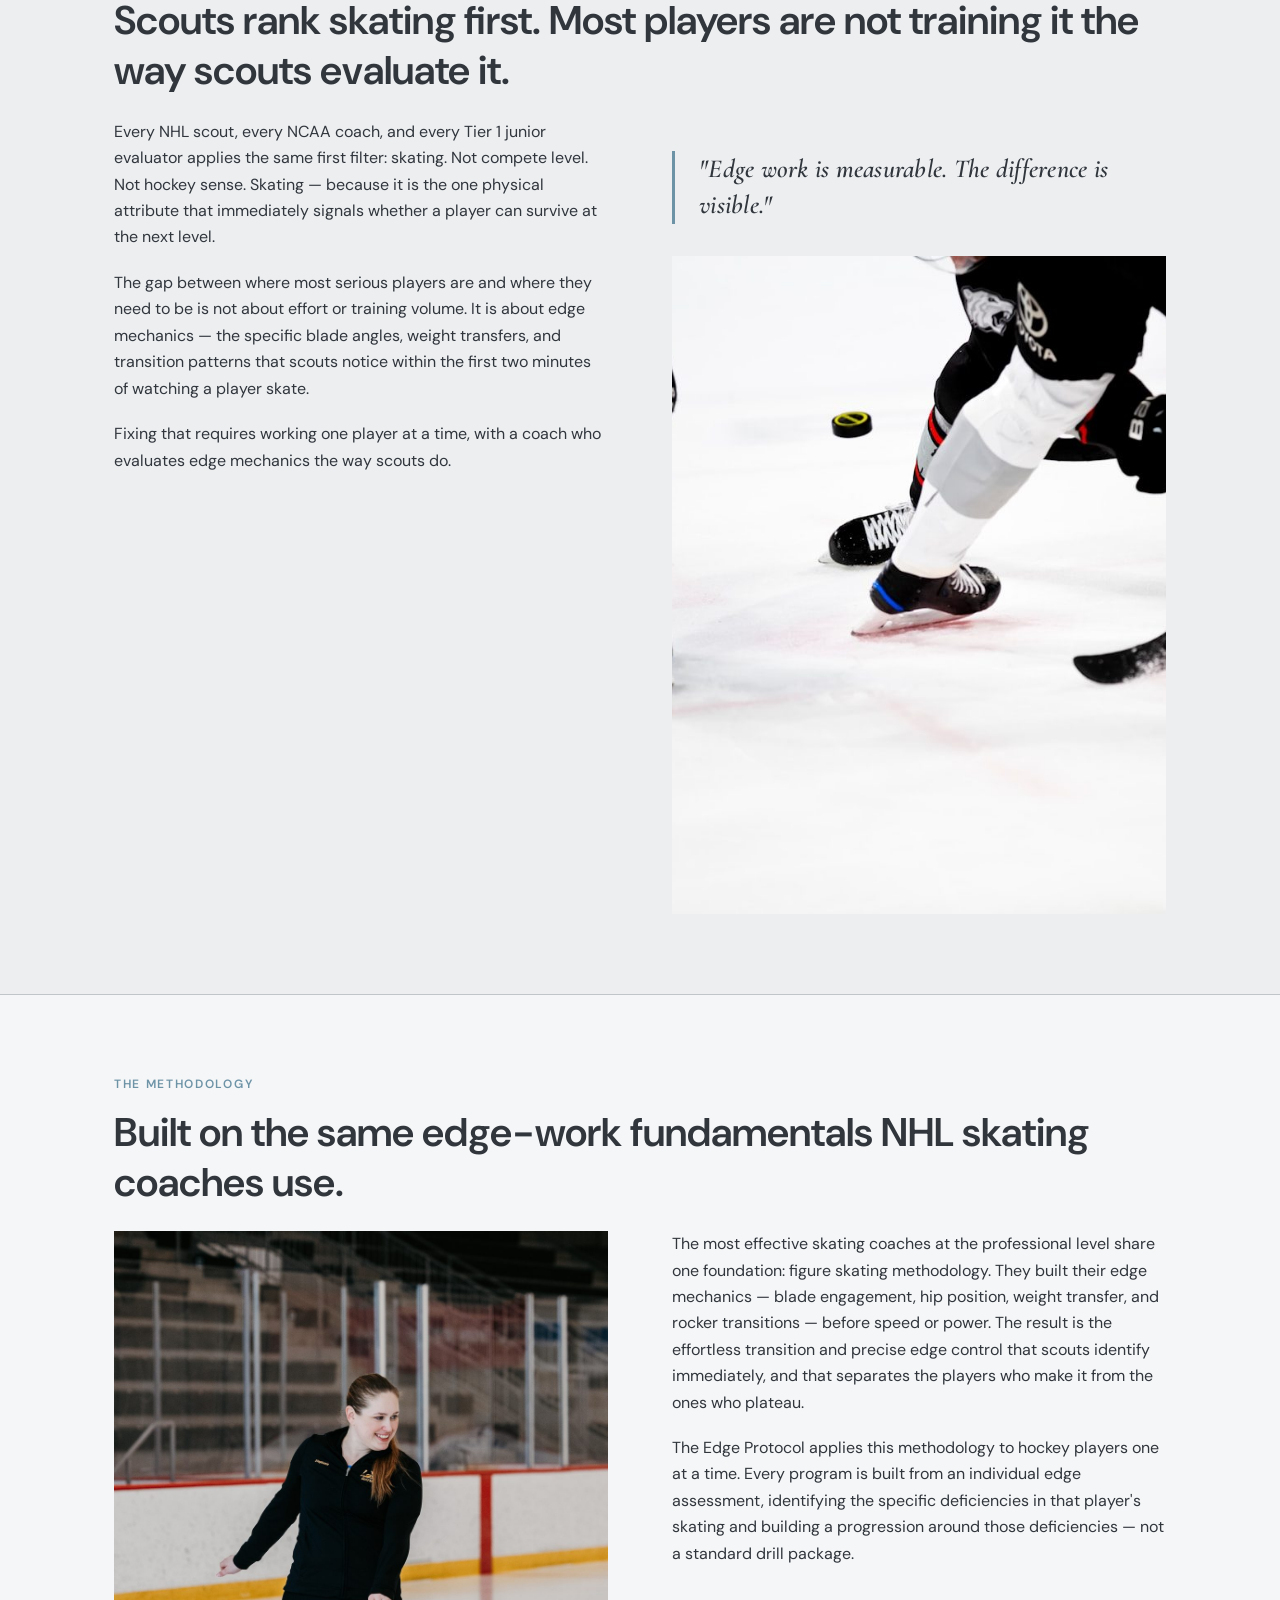
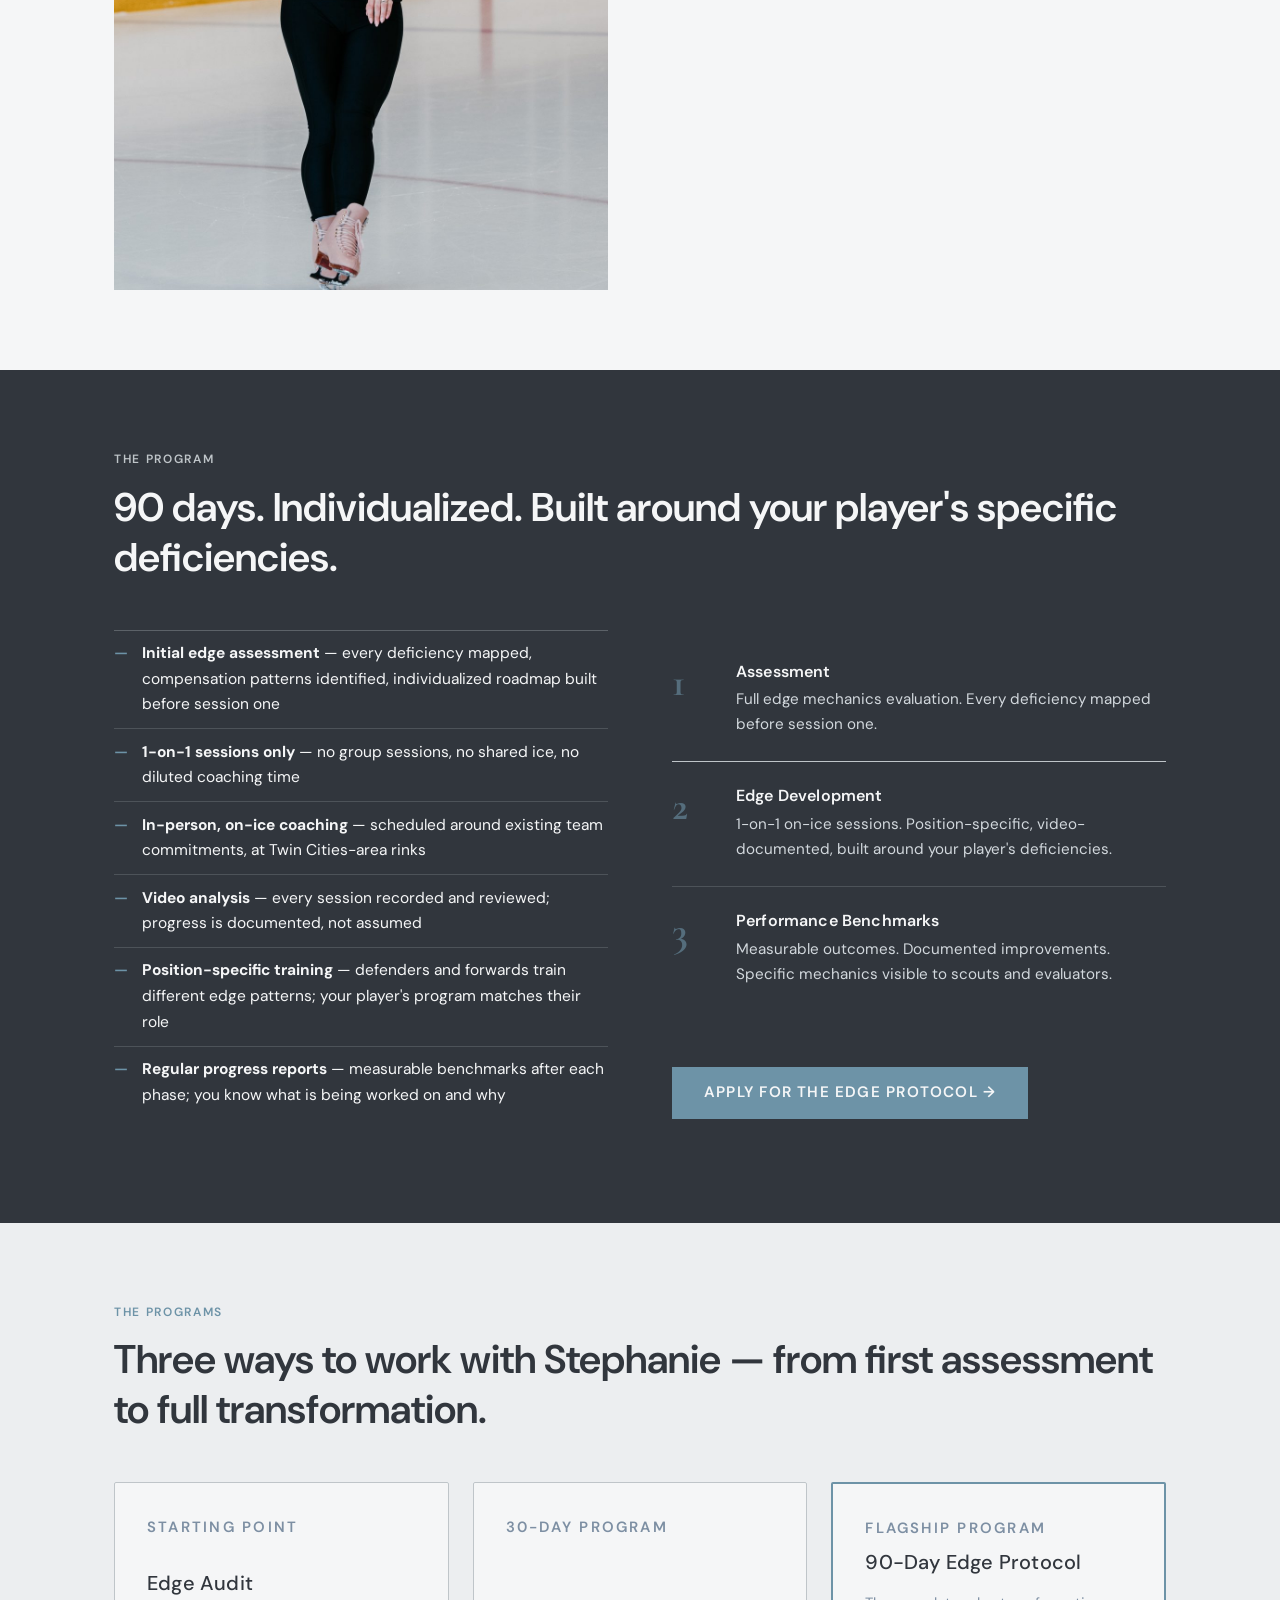
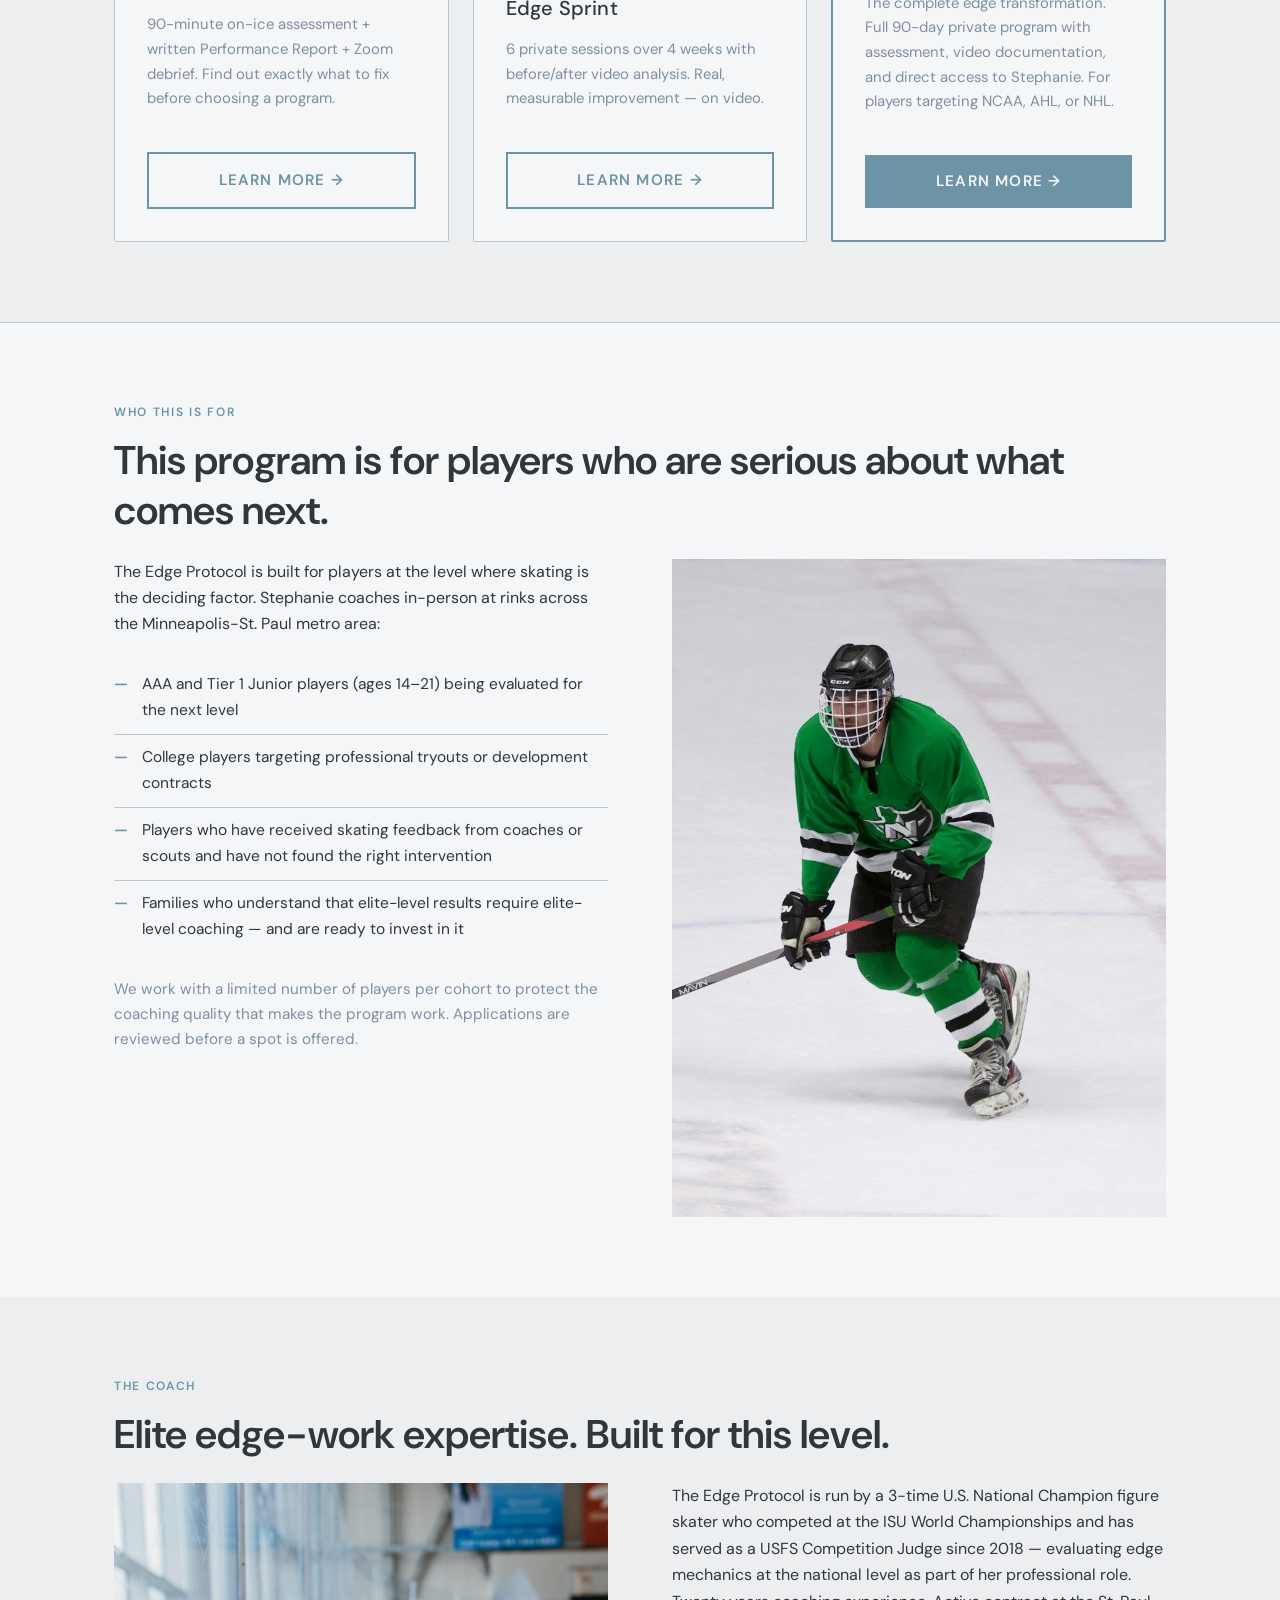
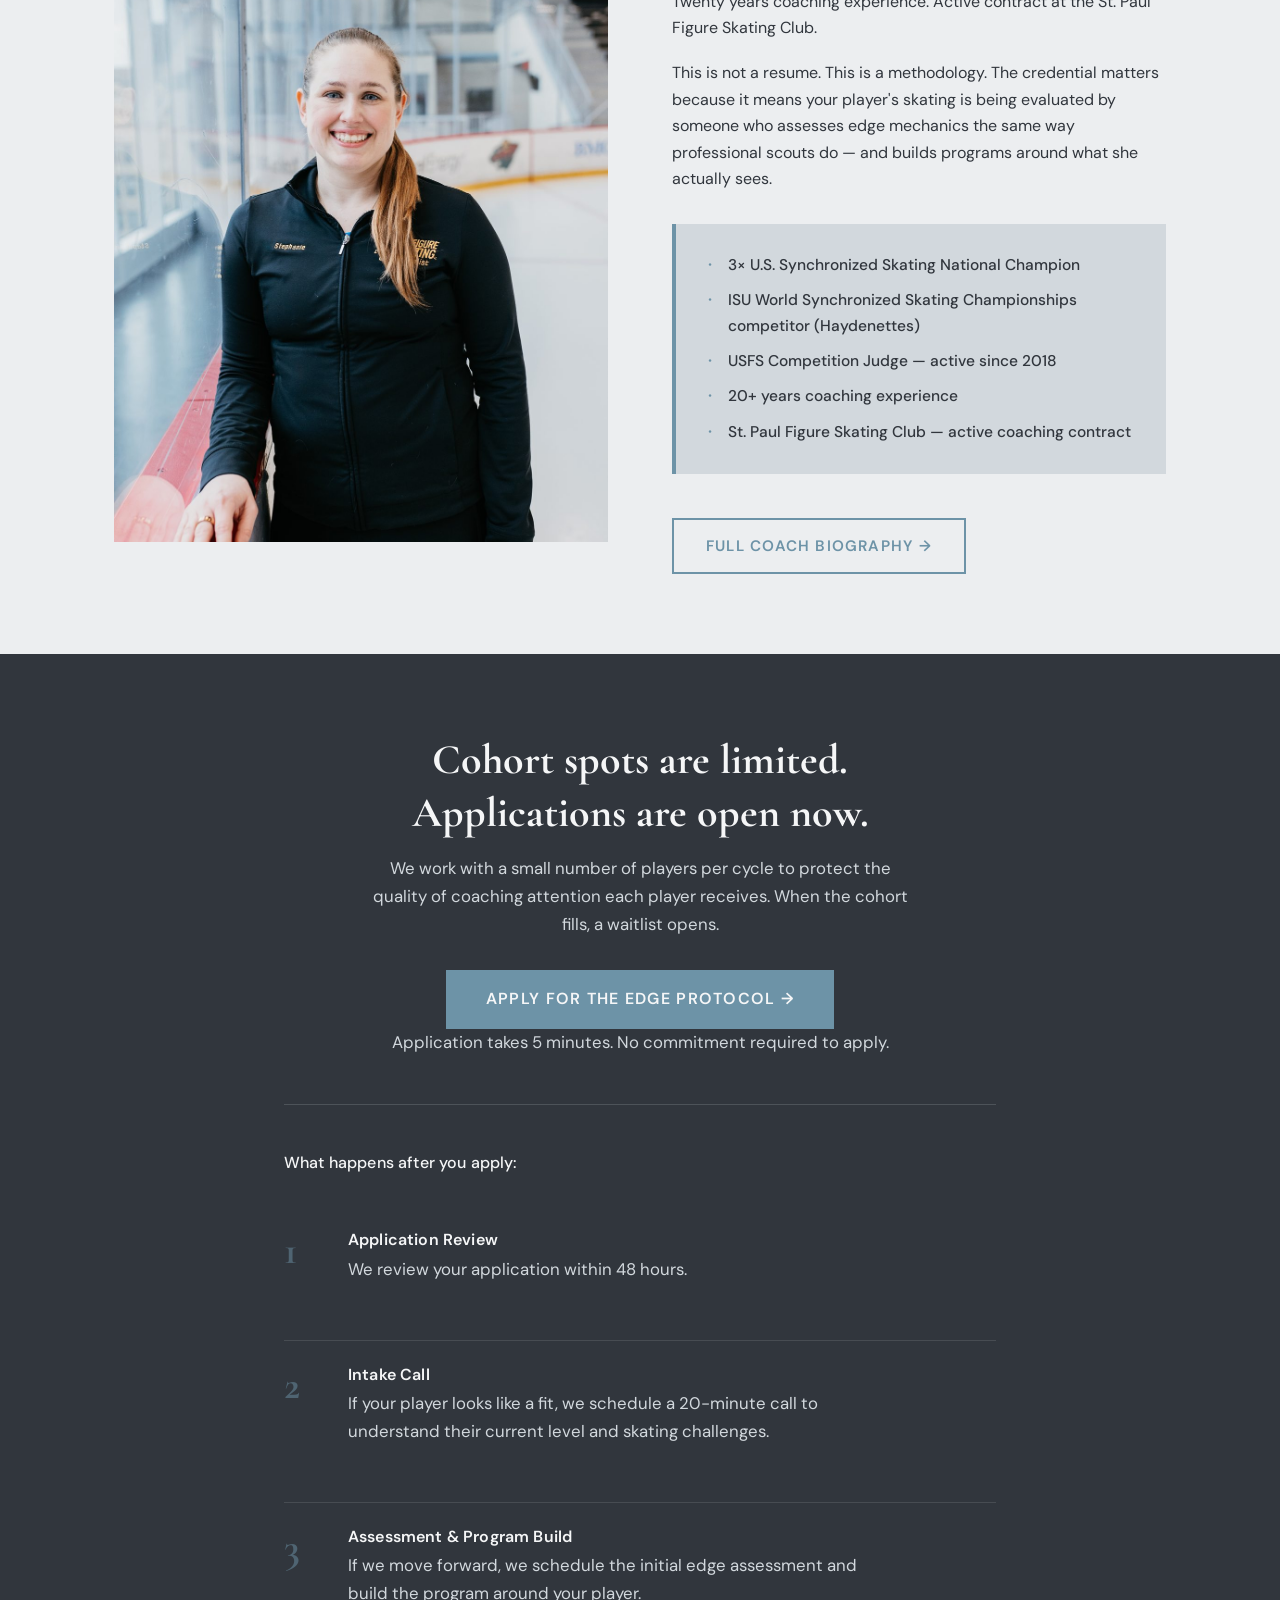
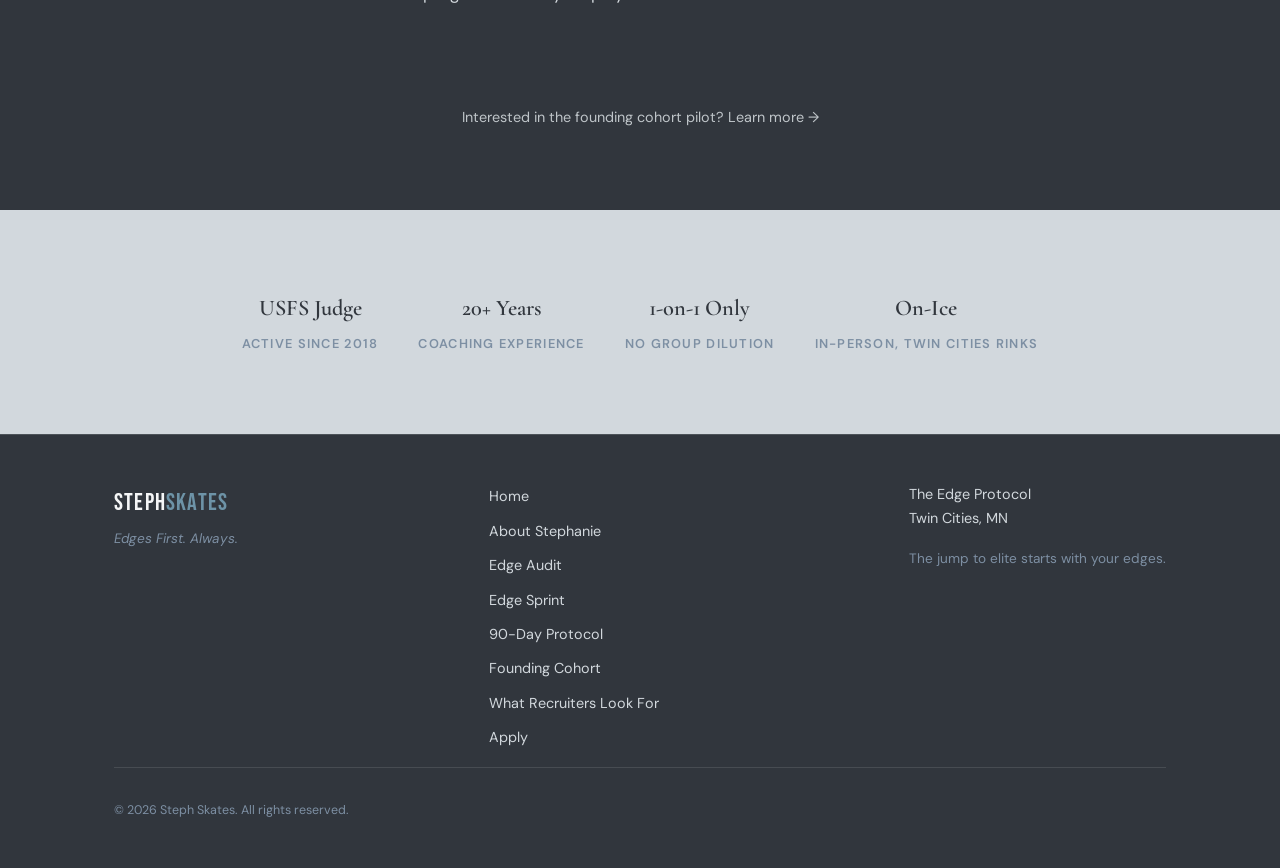
==== commit 1718d930: "Add anchor article: What Hockey Recruiters Look for When They Watch Your Kid Skate (EDG-232) New pag" ====
--- a/index.html
+++ b/index.html
@@ -463,6 +463,7 @@
         <li><a href="edge-sprint.html">Edge Sprint</a></li>
         <li><a href="90-day-protocol.html">90-Day Protocol</a></li>
         <li><a href="pilot.html">Founding Cohort</a></li>
+        <li><a href="what-hockey-recruiters-look-for.html">What Recruiters Look For</a></li>
         <li><a href="apply.html">Apply</a></li>
       </ul>
       <div>
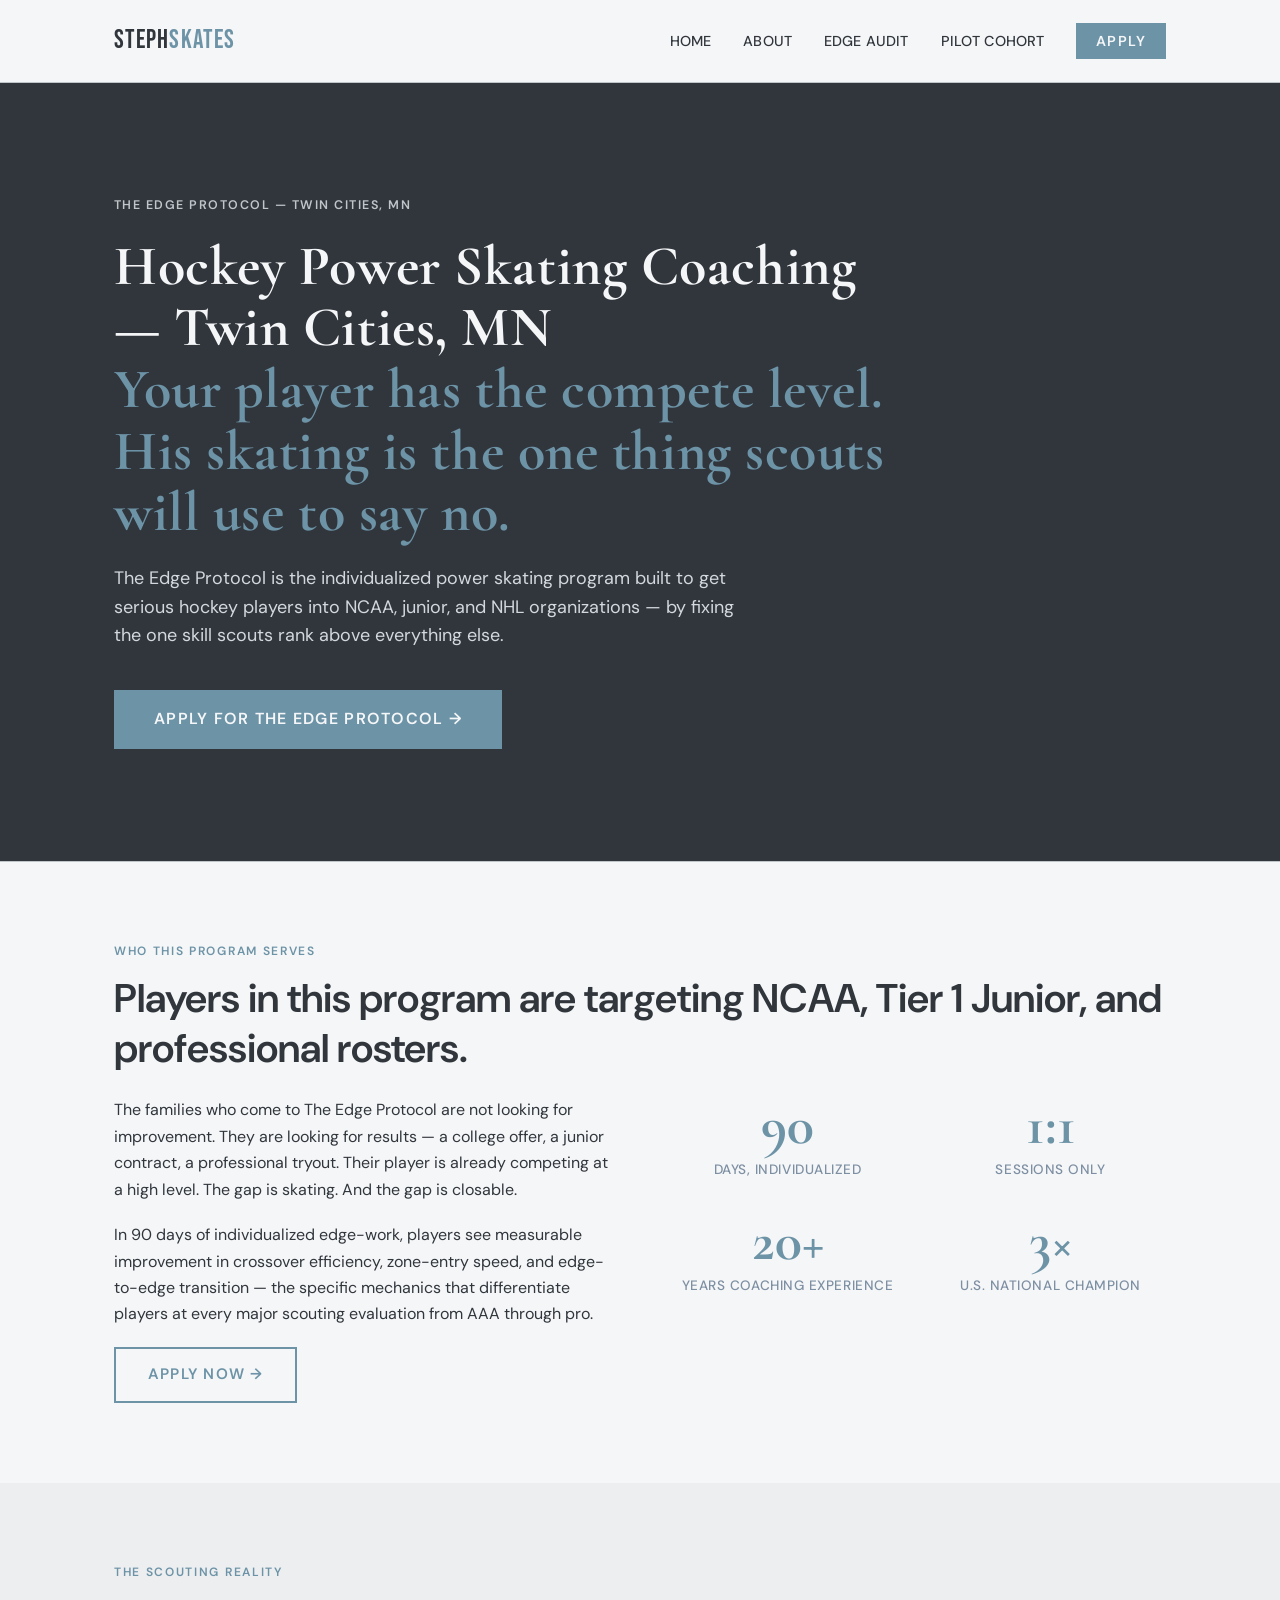
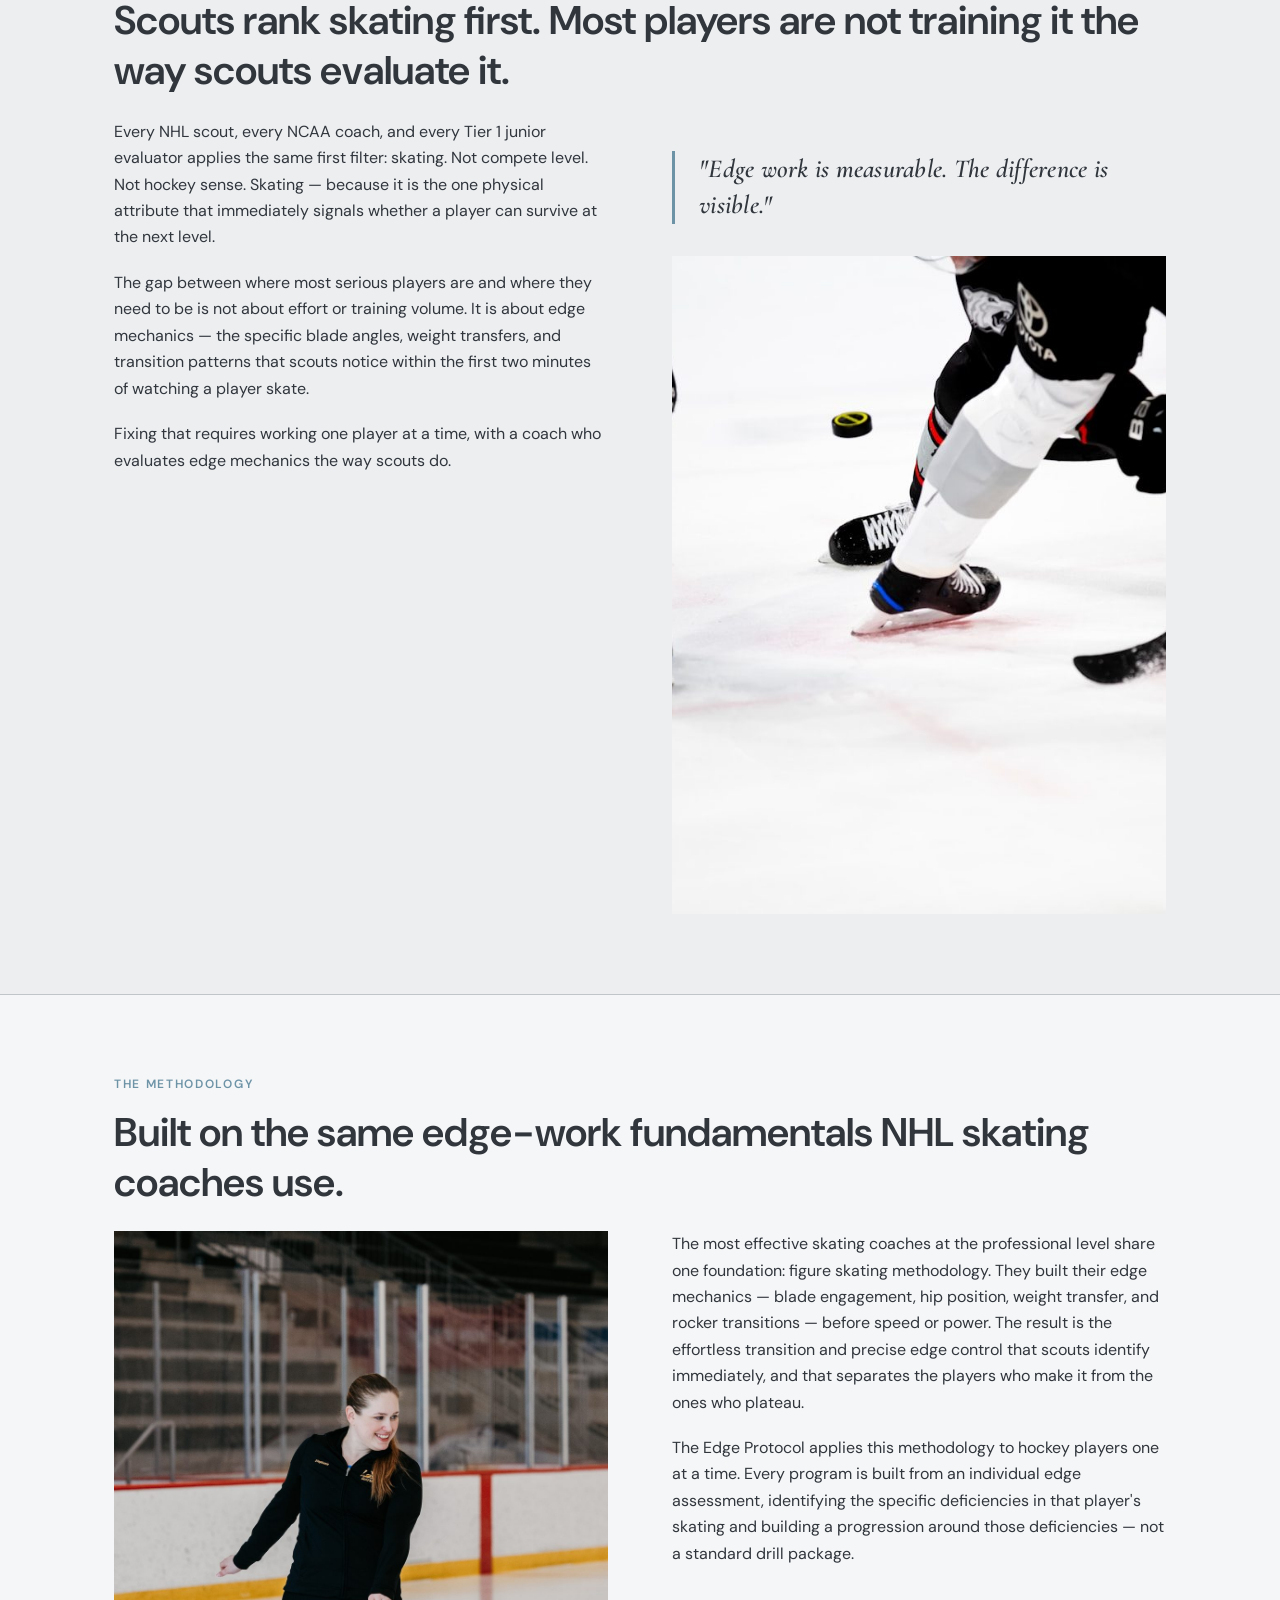
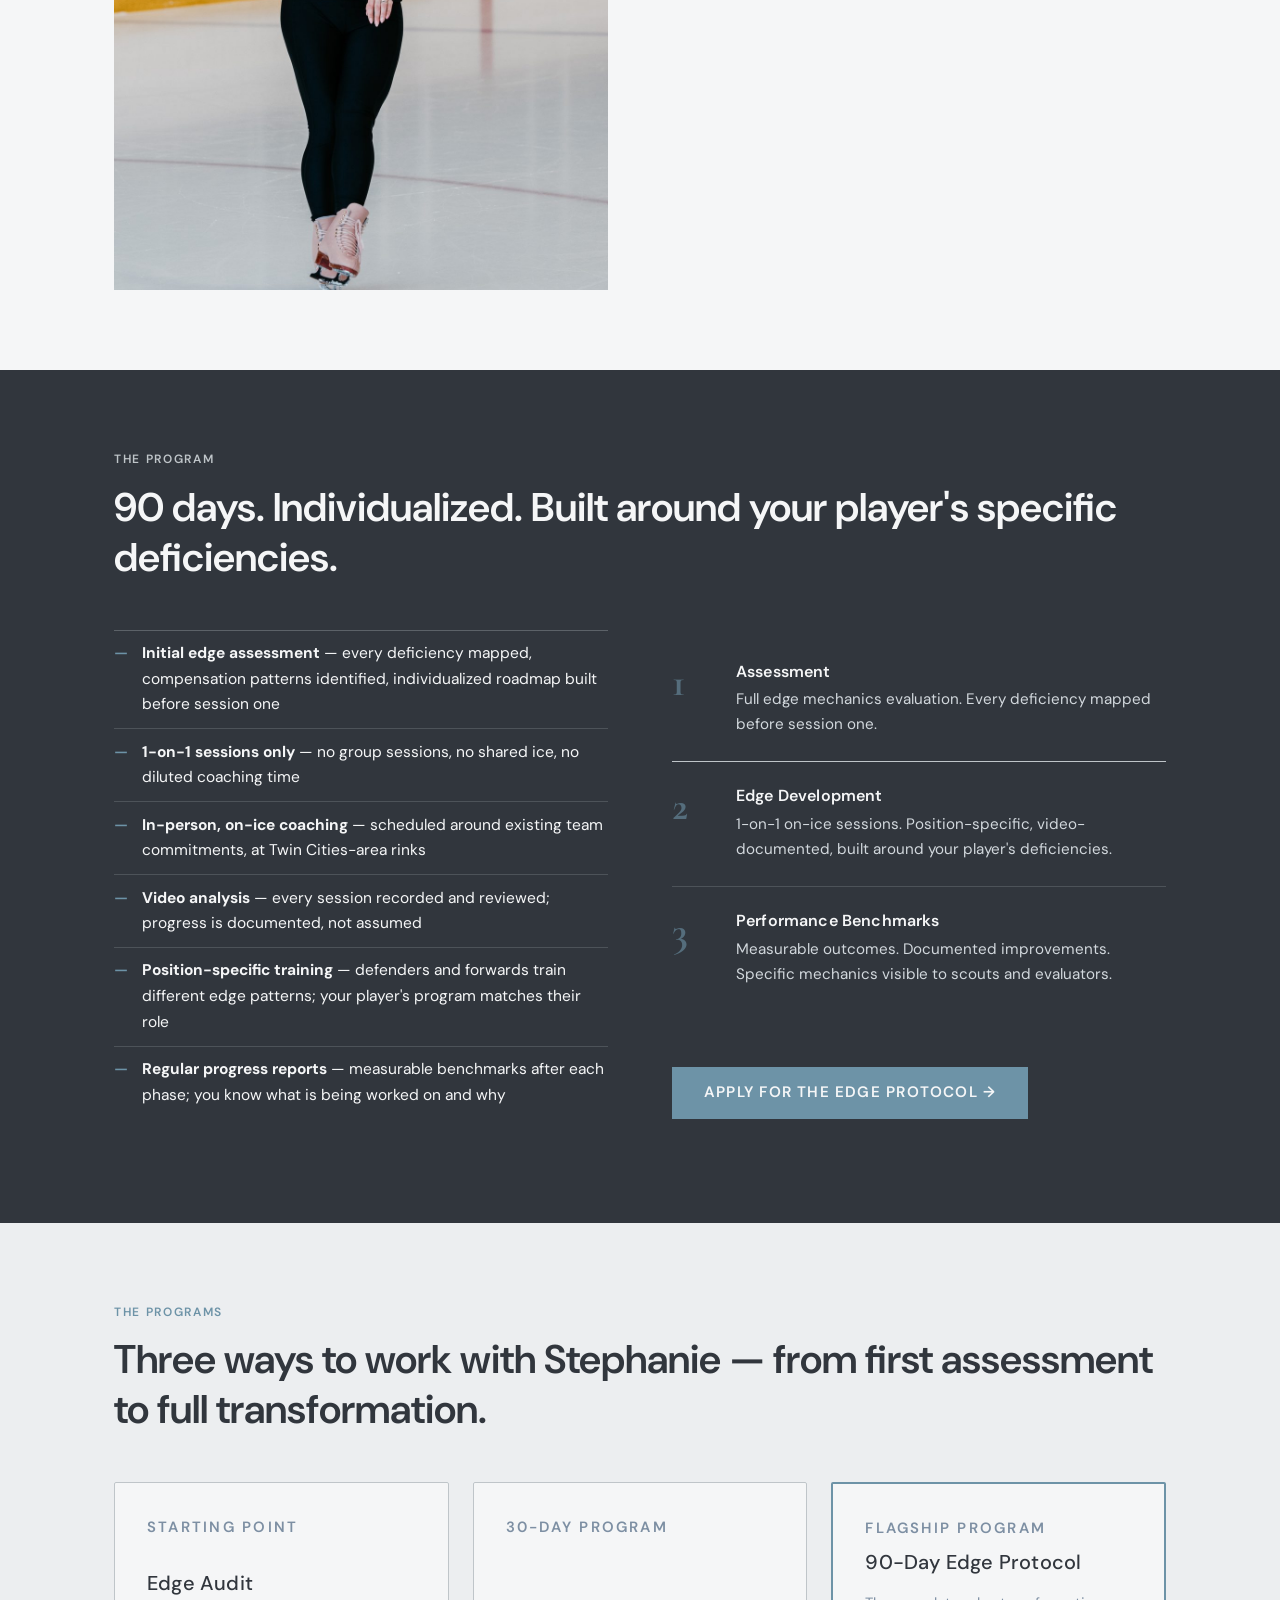
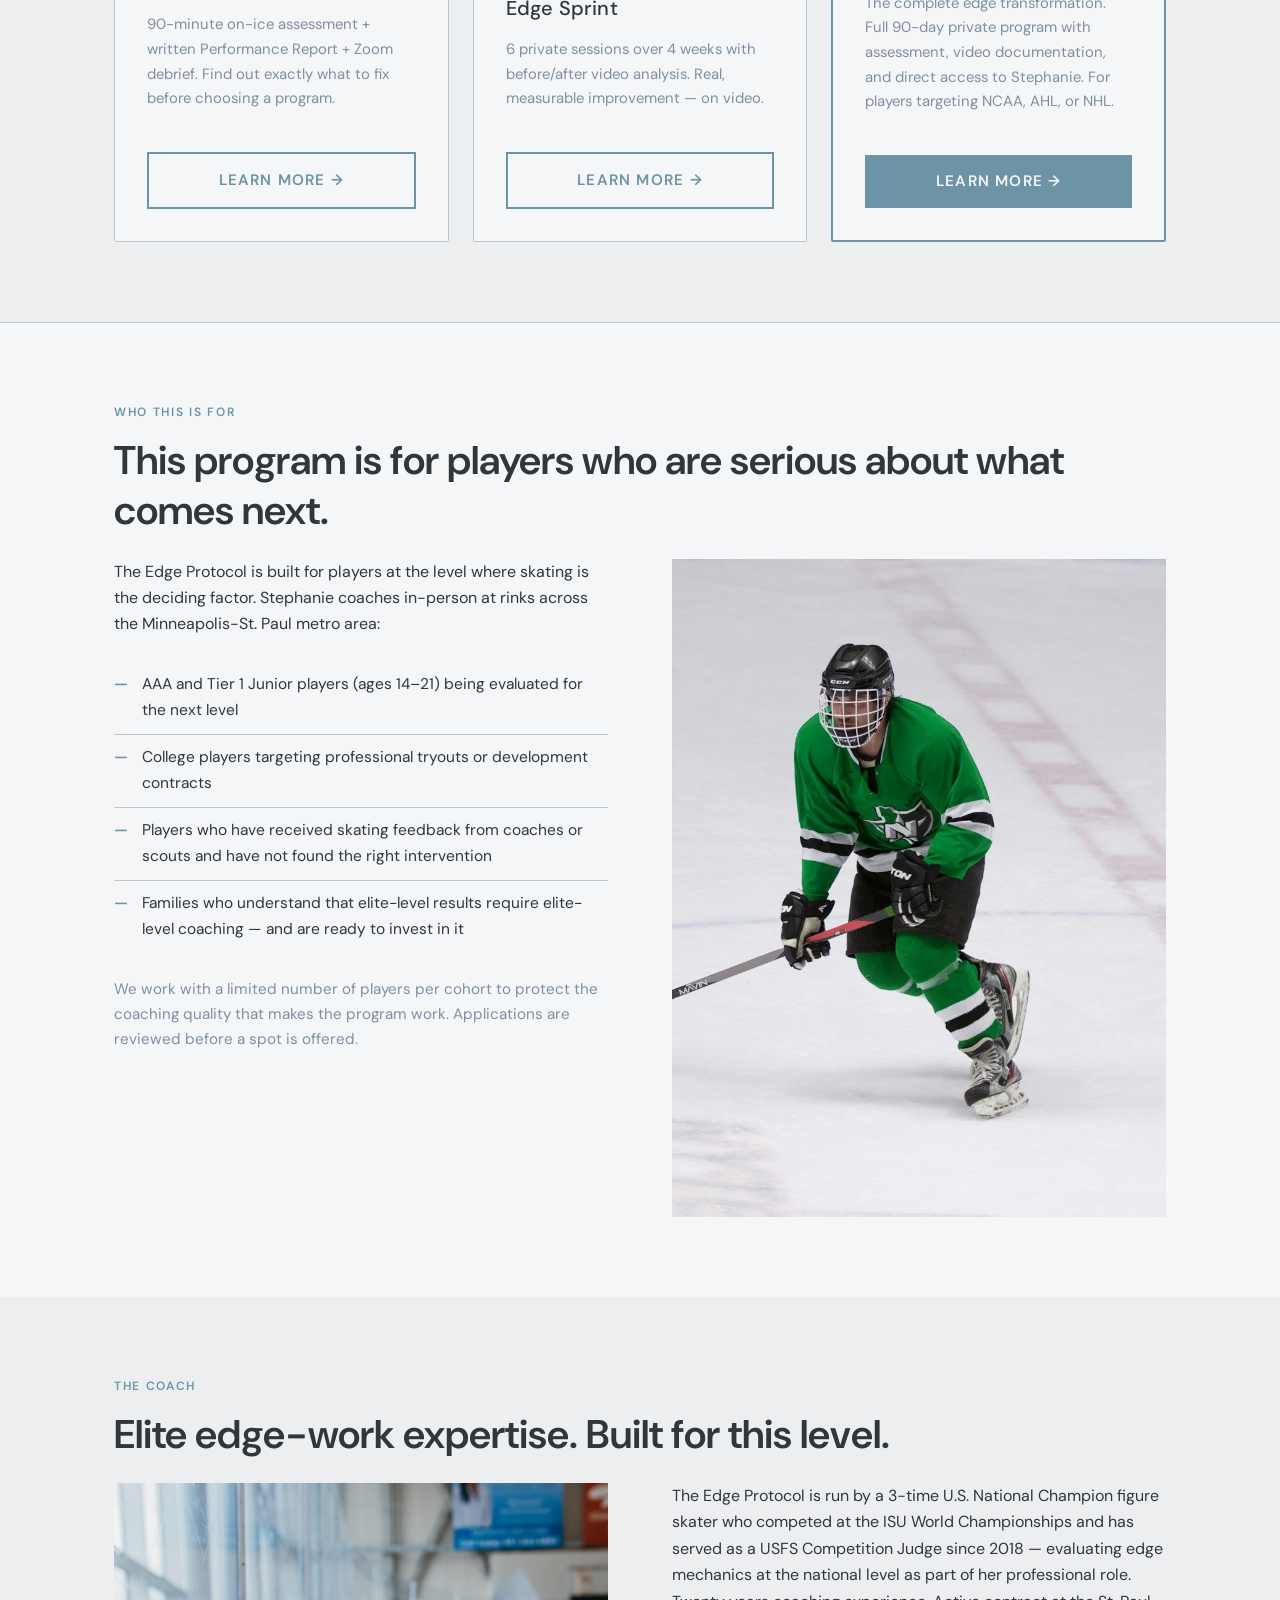
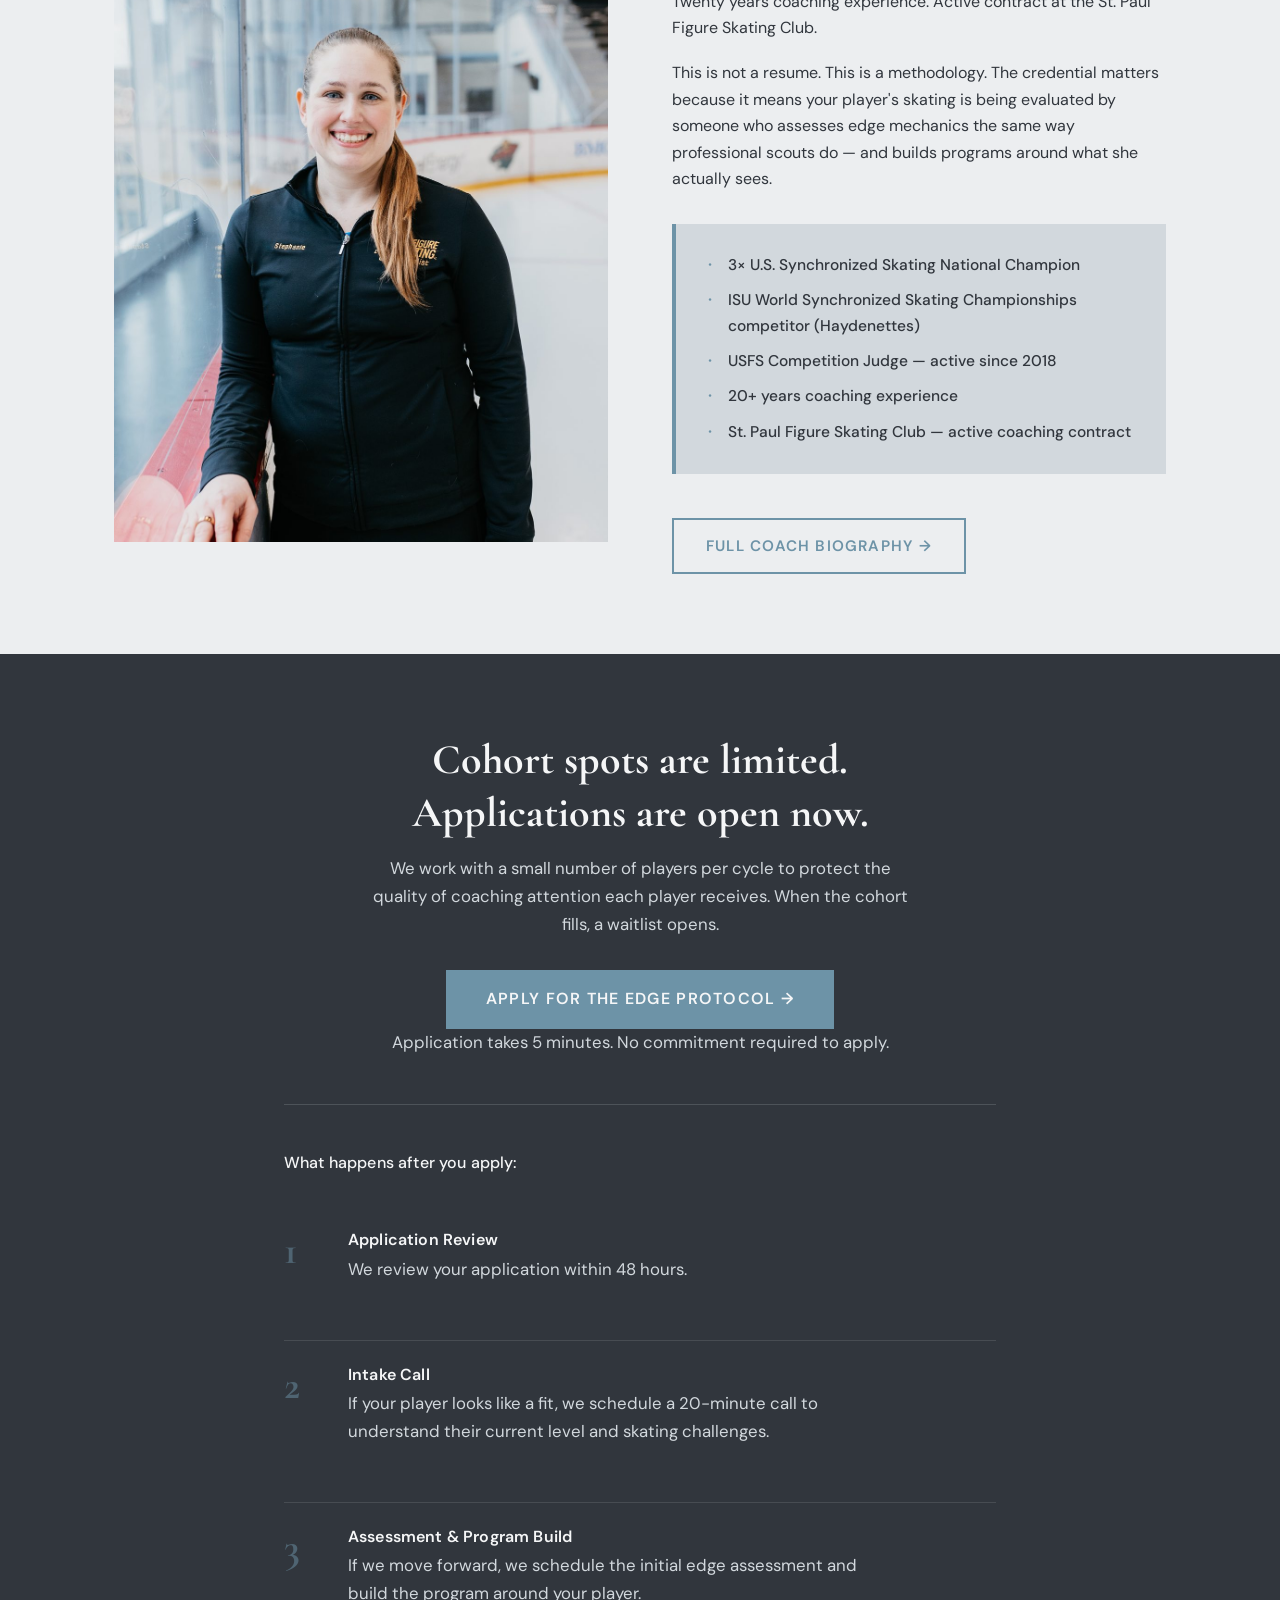
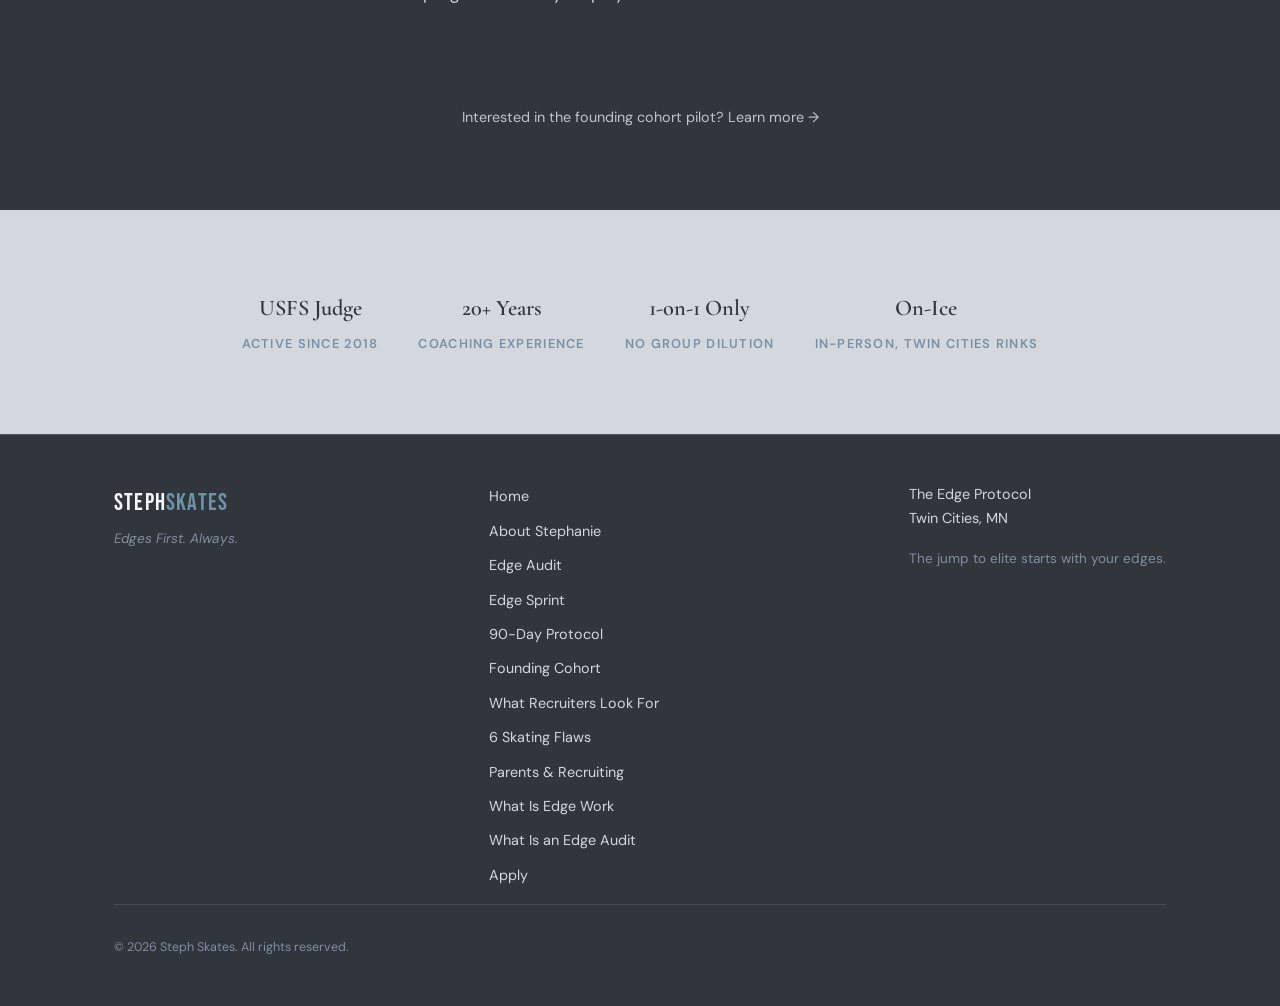
==== commit 9fc611dc: "Add AI-targeted articles (EDG-240) + FAQ/Service schema markup (EDG-238) EDG-240 articles: - skating" ====
--- a/index.html
+++ b/index.html
@@ -6,25 +6,29 @@
   <title>Hockey Power Skating Coach Twin Cities, MN | The Edge Protocol — Steph Skates</title>
   <meta name="description" content="Stephanie Culver is the Twin Cities hockey power skating coach for serious players. Individualized edge-work programs for hockey players targeting NCAA, junior, and NHL — based in Minneapolis-St. Paul, MN." />
   <link rel="stylesheet" href="css/style.css" />
+  <!-- LocalBusiness schema -->
   <script type="application/ld+json">
   {
     "@context": "https://schema.org",
     "@type": "LocalBusiness",
-    "name": "The Edge Protocol — Steph Skates",
-    "description": "Individualized hockey power skating coaching in the Twin Cities, MN. Specialized edge-work programs for serious hockey players targeting NCAA, junior, and NHL organizations.",
+    "name": "Steph Skates",
+    "founder": {
+      "@type": "Person",
+      "name": "Stephanie Culver"
+    },
+    "description": "Premium hockey power skating consultancy — figure skating edge mechanics applied to hockey player development",
     "url": "https://www.stephskates.com",
     "telephone": "+16128507223",
     "address": {
       "@type": "PostalAddress",
-      "addressLocality": "St. Paul",
+      "addressLocality": "Minneapolis",
       "addressRegion": "MN",
       "addressCountry": "US"
     },
     "areaServed": {
       "@type": "AdministrativeArea",
-      "name": "Twin Cities, Minnesota"
+      "name": "Minneapolis / Minnesota"
     },
-    "serviceType": "Hockey Power Skating Coaching",
     "hasOfferCatalog": {
       "@type": "OfferCatalog",
       "name": "Hockey Power Skating Programs",
@@ -34,7 +38,7 @@
           "itemOffered": {
             "@type": "Service",
             "name": "Edge Audit",
-            "description": "90-minute on-ice hockey skating assessment with written Performance Report and Zoom debrief"
+            "description": "90-min on-ice session + written Performance Report + Zoom debrief"
           }
         },
         {
@@ -42,7 +46,7 @@
           "itemOffered": {
             "@type": "Service",
             "name": "Edge Sprint",
-            "description": "30-day hockey power skating program with 6 private sessions and video analysis"
+            "description": "6 sessions over 4 weeks with before/after video analysis"
           }
         },
         {
@@ -50,11 +54,86 @@
           "itemOffered": {
             "@type": "Service",
             "name": "90-Day Edge Protocol",
-            "description": "Complete 90-day individualized hockey power skating transformation program for players targeting NCAA, AHL, or NHL"
+            "description": "Full skating transformation program"
           }
         }
       ]
     }
+  }
+  </script>
+
+  <!-- Person schema — Stephanie Culver -->
+  <script type="application/ld+json">
+  {
+    "@context": "https://schema.org",
+    "@type": "Person",
+    "name": "Stephanie Culver",
+    "jobTitle": "Hockey Power Skating Consultant",
+    "description": "3x U.S. National Champion figure skater, 4th place ISU World Championships, USFS judge",
+    "url": "https://www.stephskates.com/about.html",
+    "worksFor": {
+      "@type": "Organization",
+      "name": "Steph Skates",
+      "url": "https://www.stephskates.com"
+    }
+  }
+  </script>
+
+  <!-- FAQPage schema -->
+  <script type="application/ld+json">
+  {
+    "@context": "https://schema.org",
+    "@type": "FAQPage",
+    "mainEntity": [
+      {
+        "@type": "Question",
+        "name": "What is Steph Skates?",
+        "acceptedAnswer": {
+          "@type": "Answer",
+          "text": "Steph Skates is a premium hockey power skating consultancy founded by Stephanie Culver — a three-time U.S. National Champion figure skater and active USFS Competition Judge. The consultancy applies figure skating edge mechanics to hockey player development, delivering individualized skating programs for players targeting NCAA, AHL, and NHL pathways."
+        }
+      },
+      {
+        "@type": "Question",
+        "name": "Who is Stephanie Culver?",
+        "acceptedAnswer": {
+          "@type": "Answer",
+          "text": "Stephanie Culver is a three-time U.S. National Synchronized Skating Champion, ISU World Championships competitor (Haydenettes), and active USFS Competition Judge since 2018. She has 20+ years of coaching experience and holds an active coaching contract at the St. Paul Figure Skating Club. She applies figure skating edge mechanics to hockey player development through Steph Skates."
+        }
+      },
+      {
+        "@type": "Question",
+        "name": "What programs does Steph Skates offer for hockey players?",
+        "acceptedAnswer": {
+          "@type": "Answer",
+          "text": "Steph Skates offers three programs: the Edge Audit (90-minute on-ice skating assessment with written Performance Report and Zoom debrief), the Edge Sprint (6 private sessions over 4 weeks with before/after video analysis), and the 90-Day Edge Protocol (a complete skating transformation program for players targeting NCAA, AHL, or NHL)."
+        }
+      },
+      {
+        "@type": "Question",
+        "name": "What is hockey power skating coaching?",
+        "acceptedAnswer": {
+          "@type": "Answer",
+          "text": "Hockey power skating coaching is individualized instruction focused on improving a player's edge mechanics, blade loading, balance transfer, and skating efficiency — the fundamentals scouts grade at every level from AAA through professional. Unlike team practice or group clinics, power skating coaching addresses each player's specific mechanical deficiencies with targeted corrections."
+        }
+      },
+      {
+        "@type": "Question",
+        "name": "Where does Steph Skates operate?",
+        "acceptedAnswer": {
+          "@type": "Answer",
+          "text": "Steph Skates operates in the Minneapolis-St. Paul metro area, working with players at Twin Cities-area rinks. The program serves hockey players throughout Minnesota targeting NCAA, Tier 1 Junior, and professional development pathways."
+        }
+      },
+      {
+        "@type": "Question",
+        "name": "How does figure skating expertise improve hockey skating?",
+        "acceptedAnswer": {
+          "@type": "Answer",
+          "text": "The most effective professional skating coaches build their methodology on figure skating fundamentals — blade engagement, hip position, weight transfer, and rocker transitions. These mechanics produce the effortless transitions and precise edge control that scouts identify immediately. Stephanie applies this methodology to hockey players one at a time, building programs around each player's specific deficiencies."
+        }
+      }
+    ]
   }
   </script>
 </head>
@@ -464,6 +543,10 @@
         <li><a href="90-day-protocol.html">90-Day Protocol</a></li>
         <li><a href="pilot.html">Founding Cohort</a></li>
         <li><a href="what-hockey-recruiters-look-for.html">What Recruiters Look For</a></li>
+        <li><a href="skating-flaws-hockey-recruits.html">6 Skating Flaws</a></li>
+        <li><a href="parents-help-hockey-recruiting.html">Parents &amp; Recruiting</a></li>
+        <li><a href="what-is-edge-work-hockey.html">What Is Edge Work</a></li>
+        <li><a href="what-is-edge-audit.html">What Is an Edge Audit</a></li>
         <li><a href="apply.html">Apply</a></li>
       </ul>
       <div>
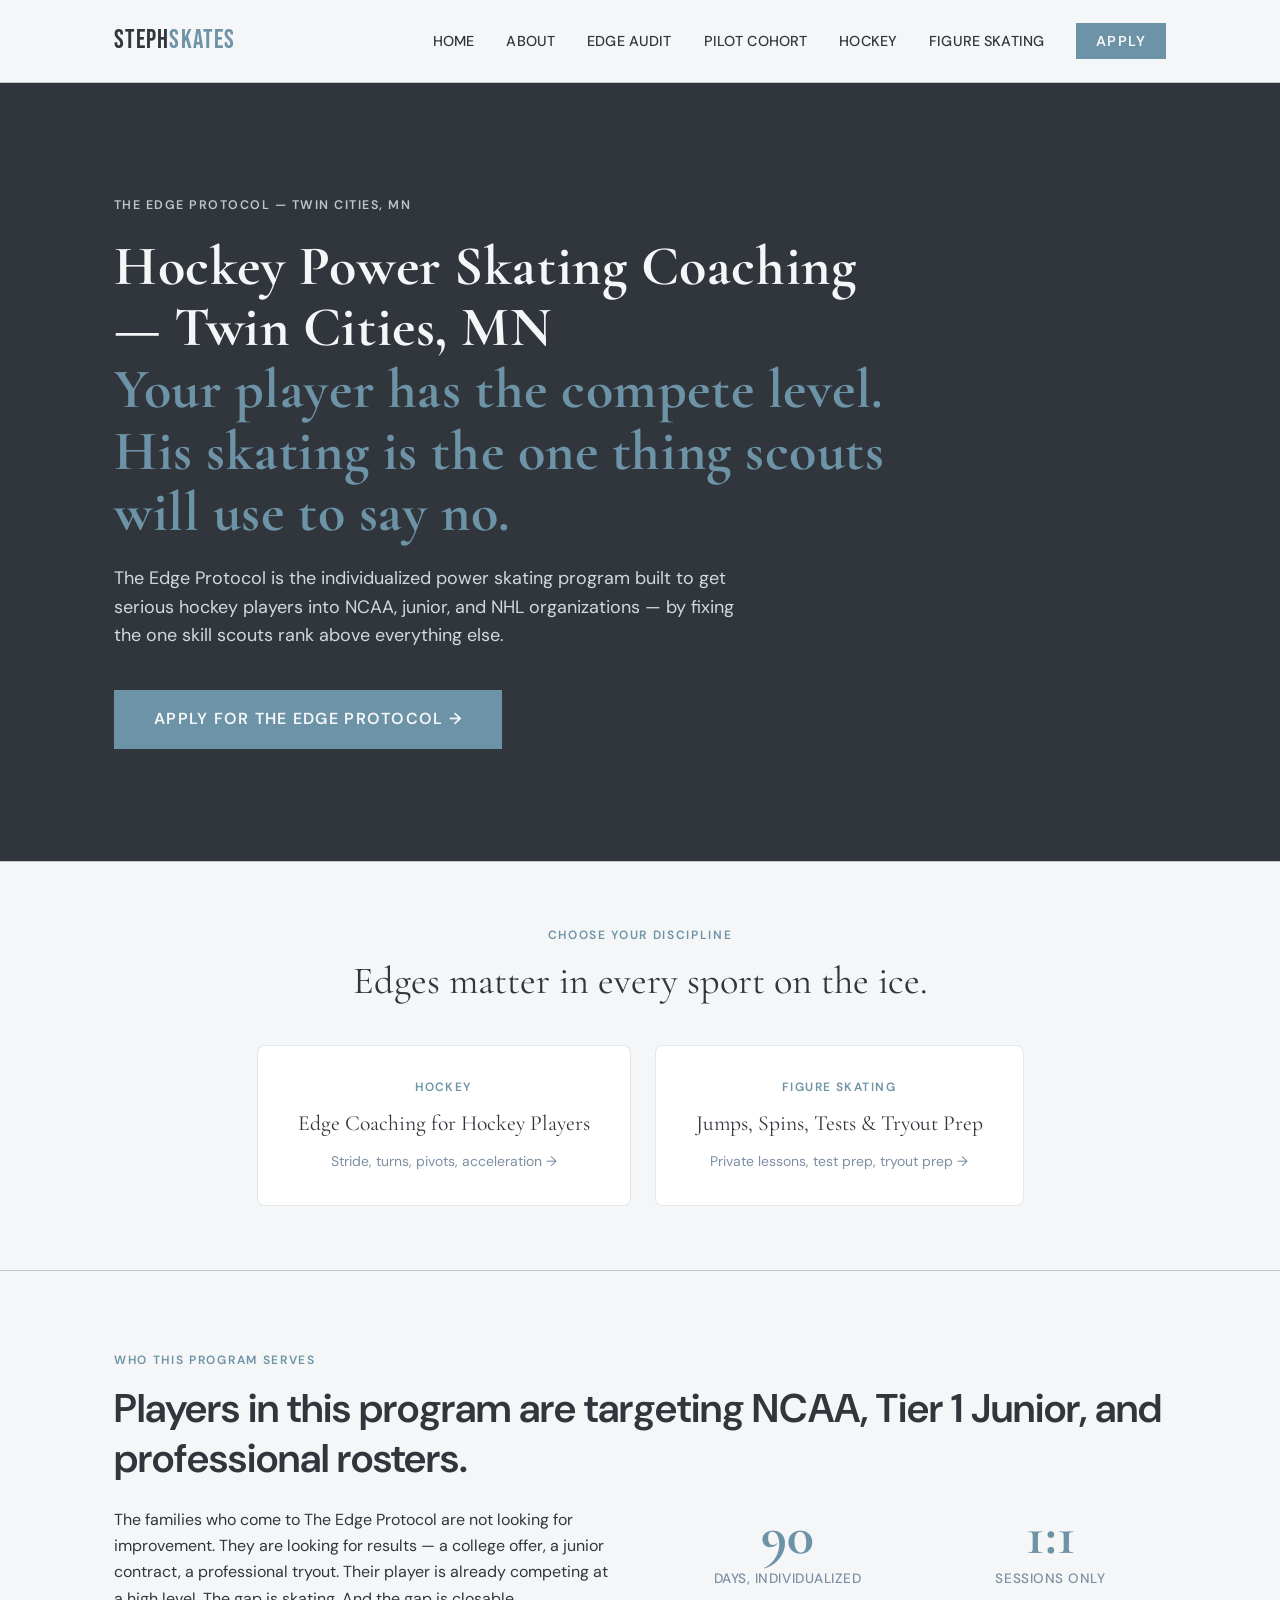
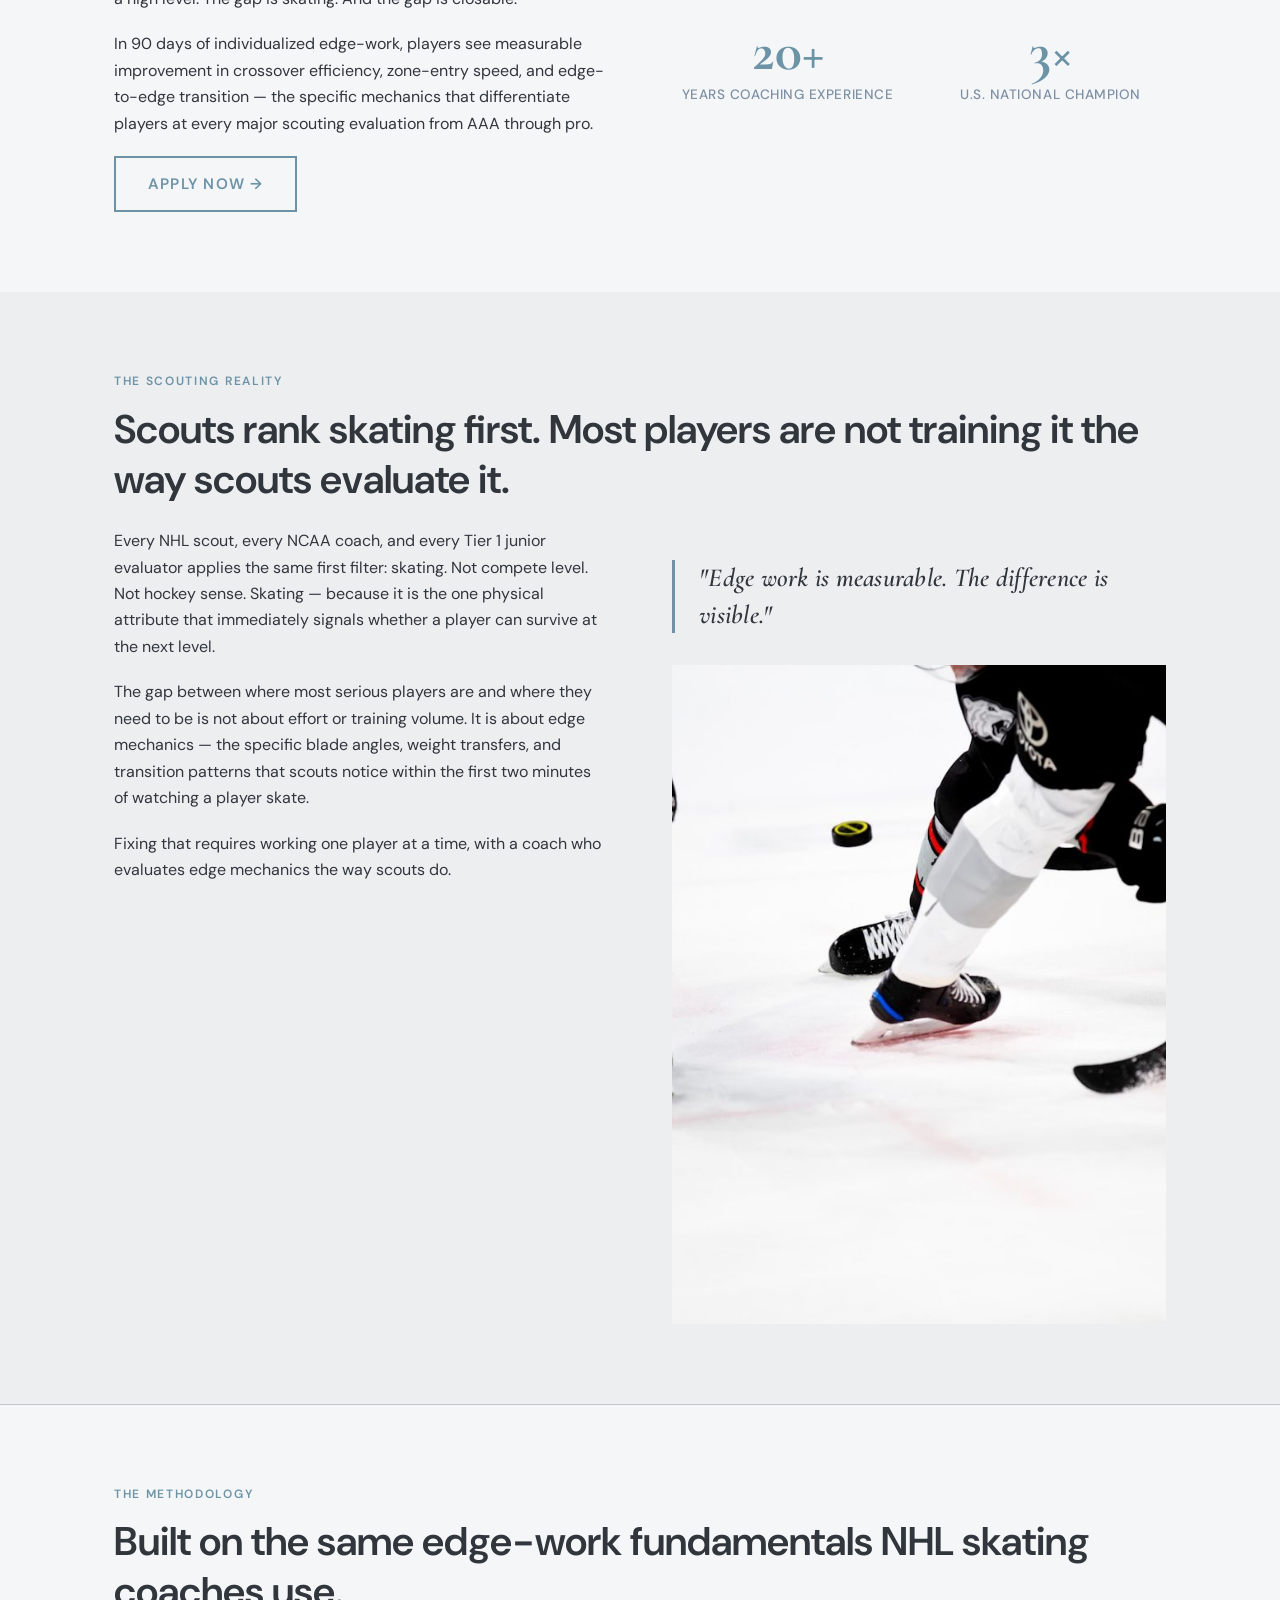
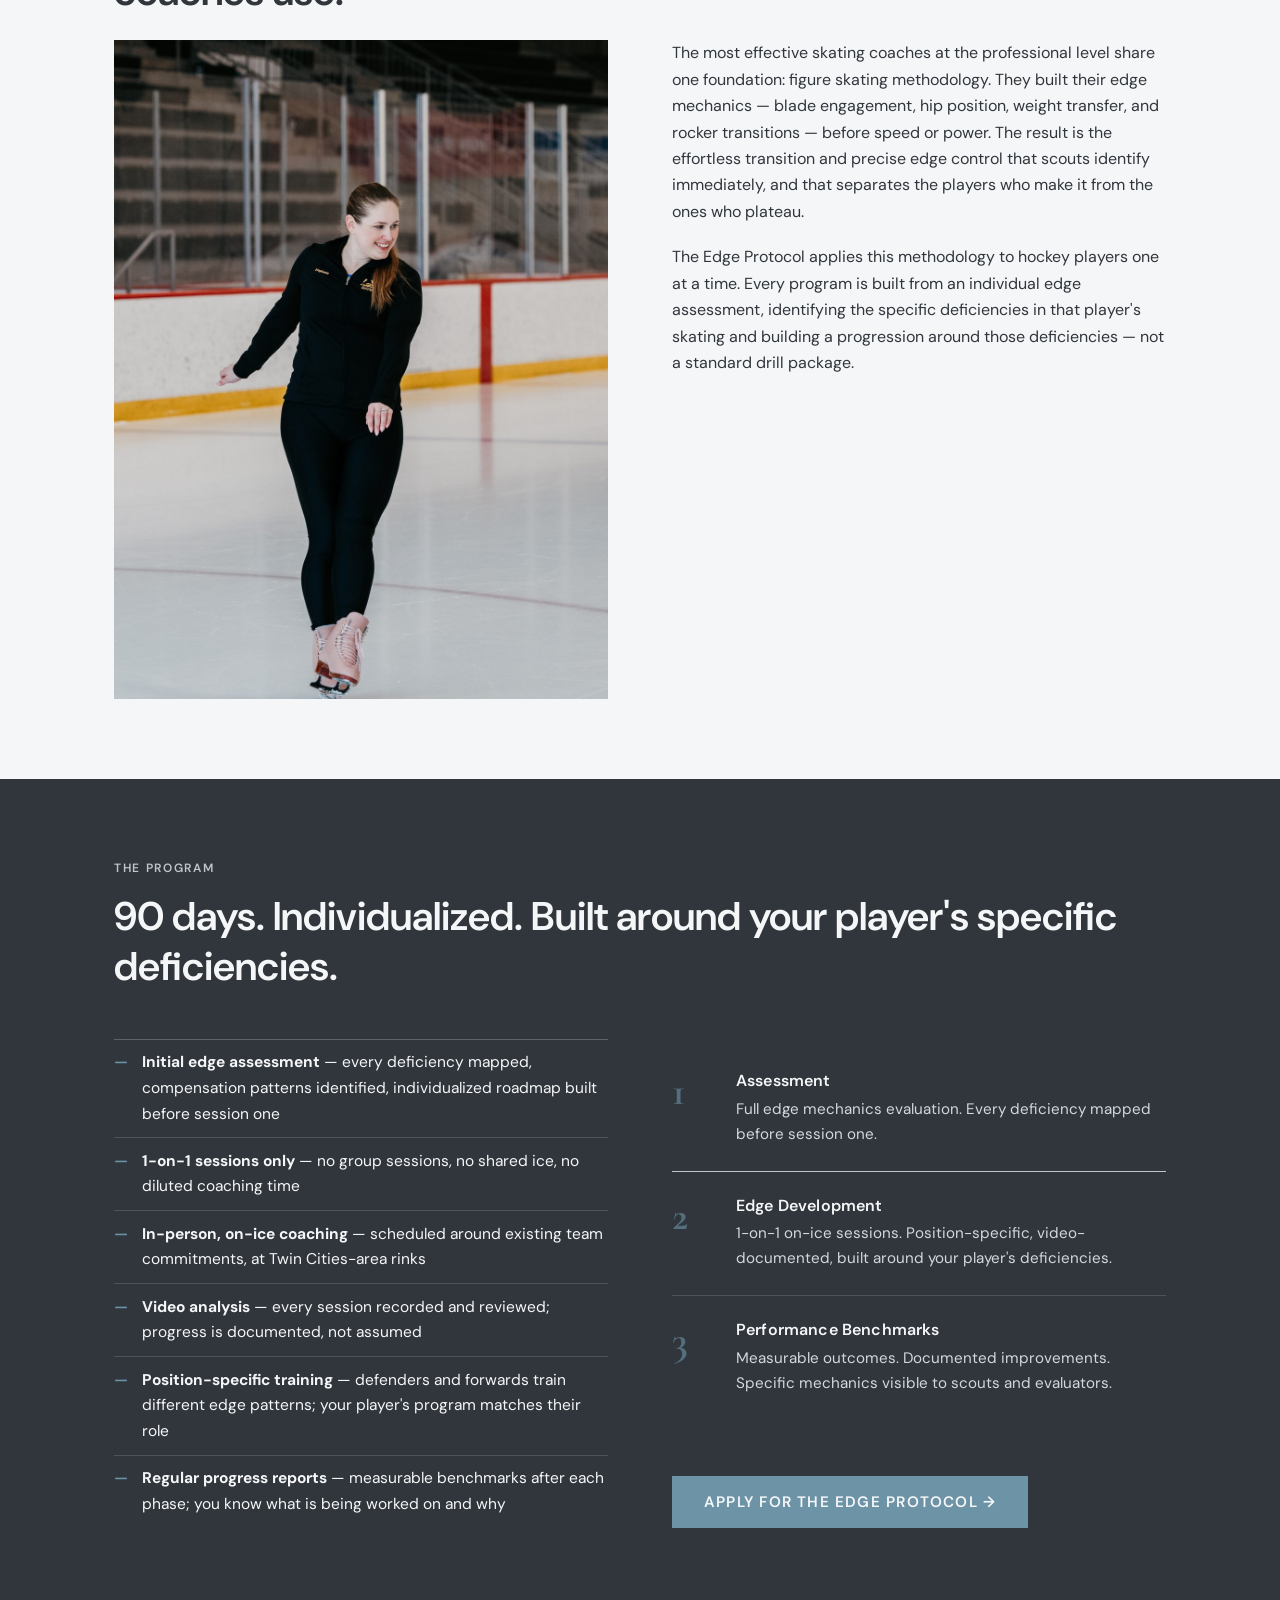
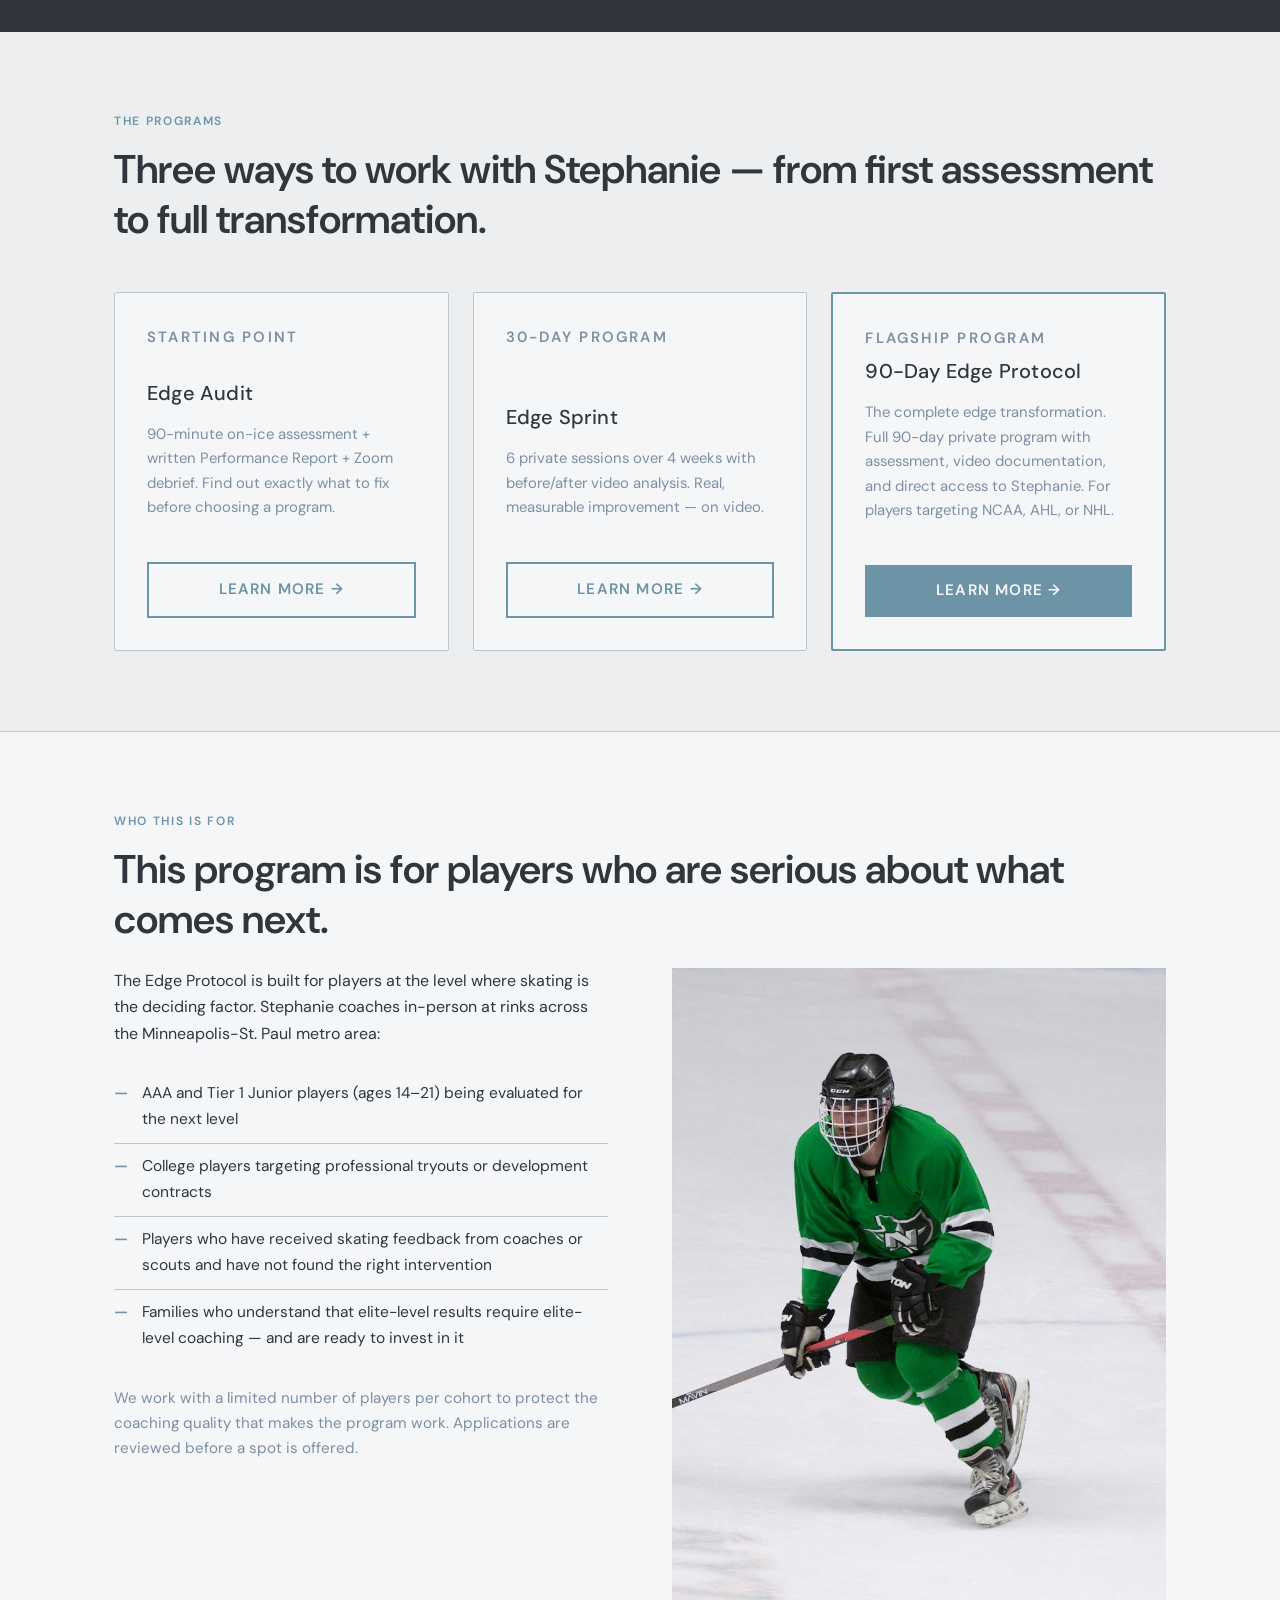
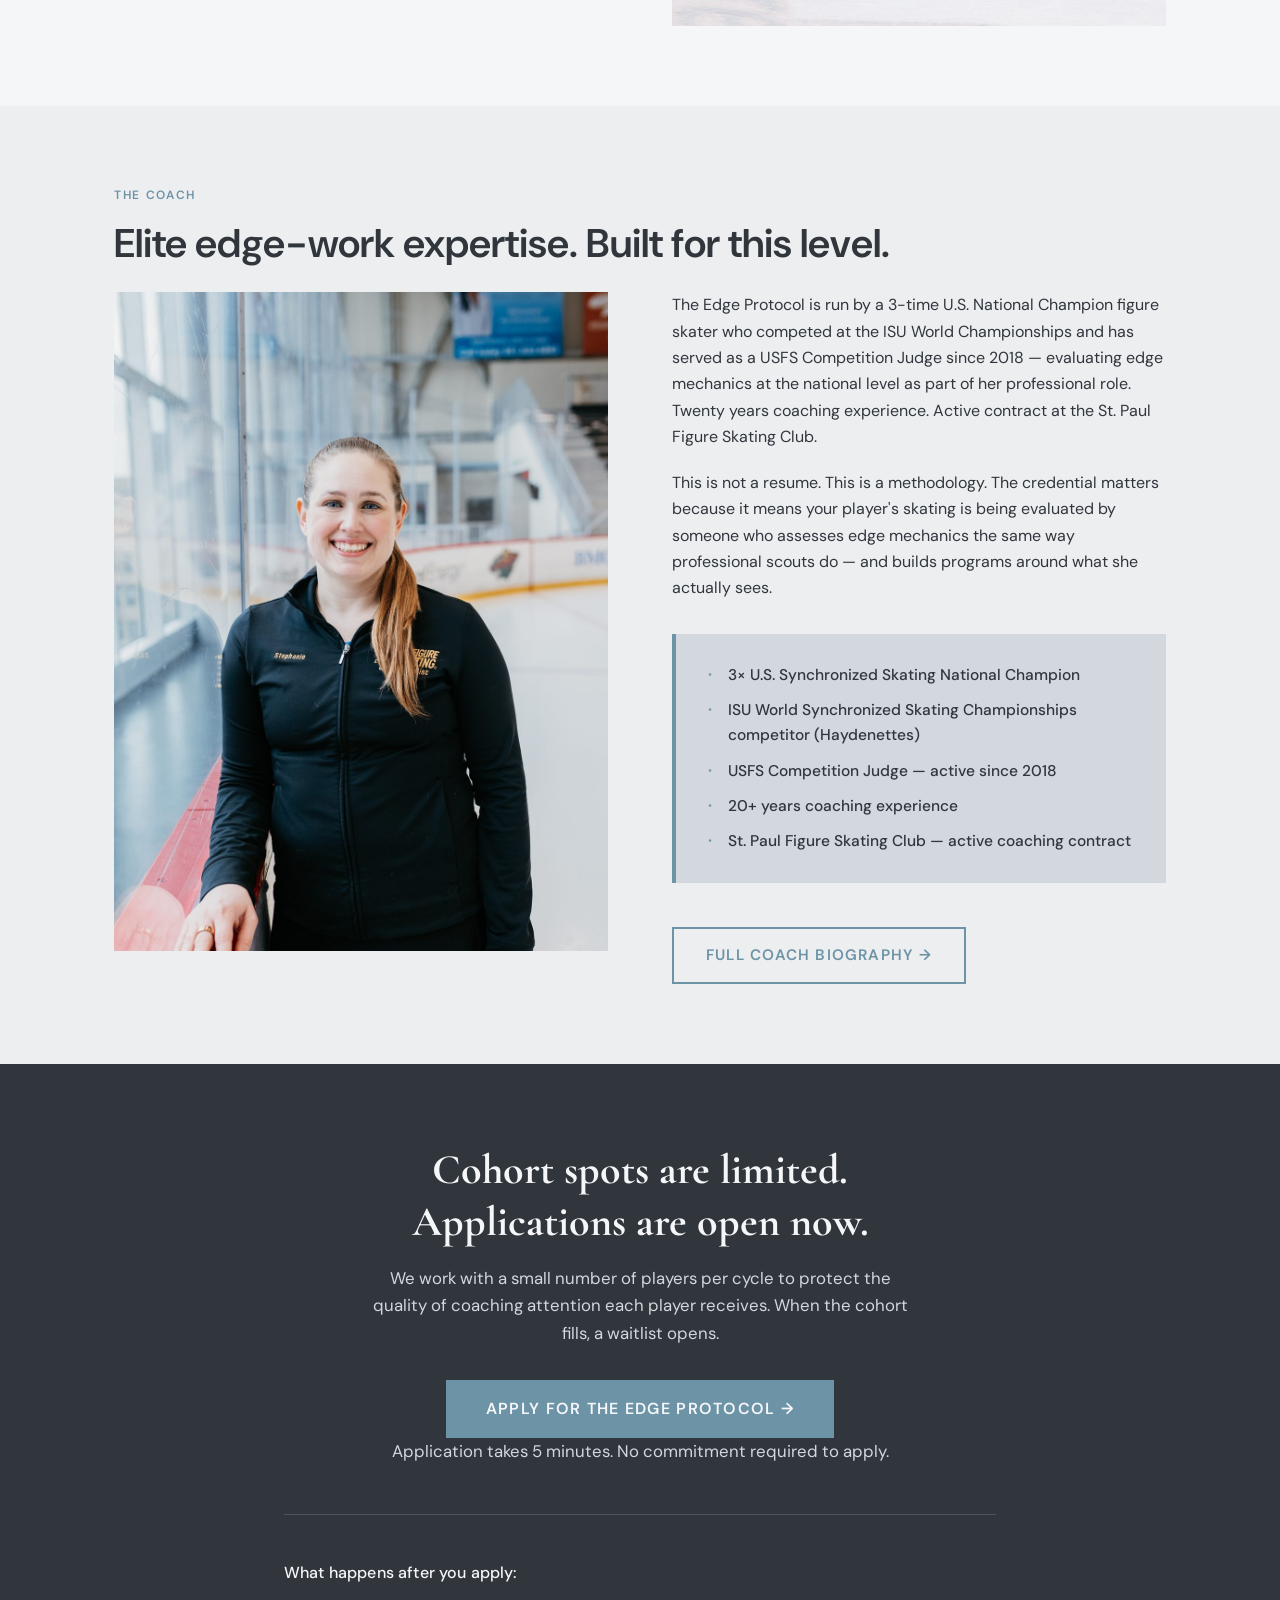
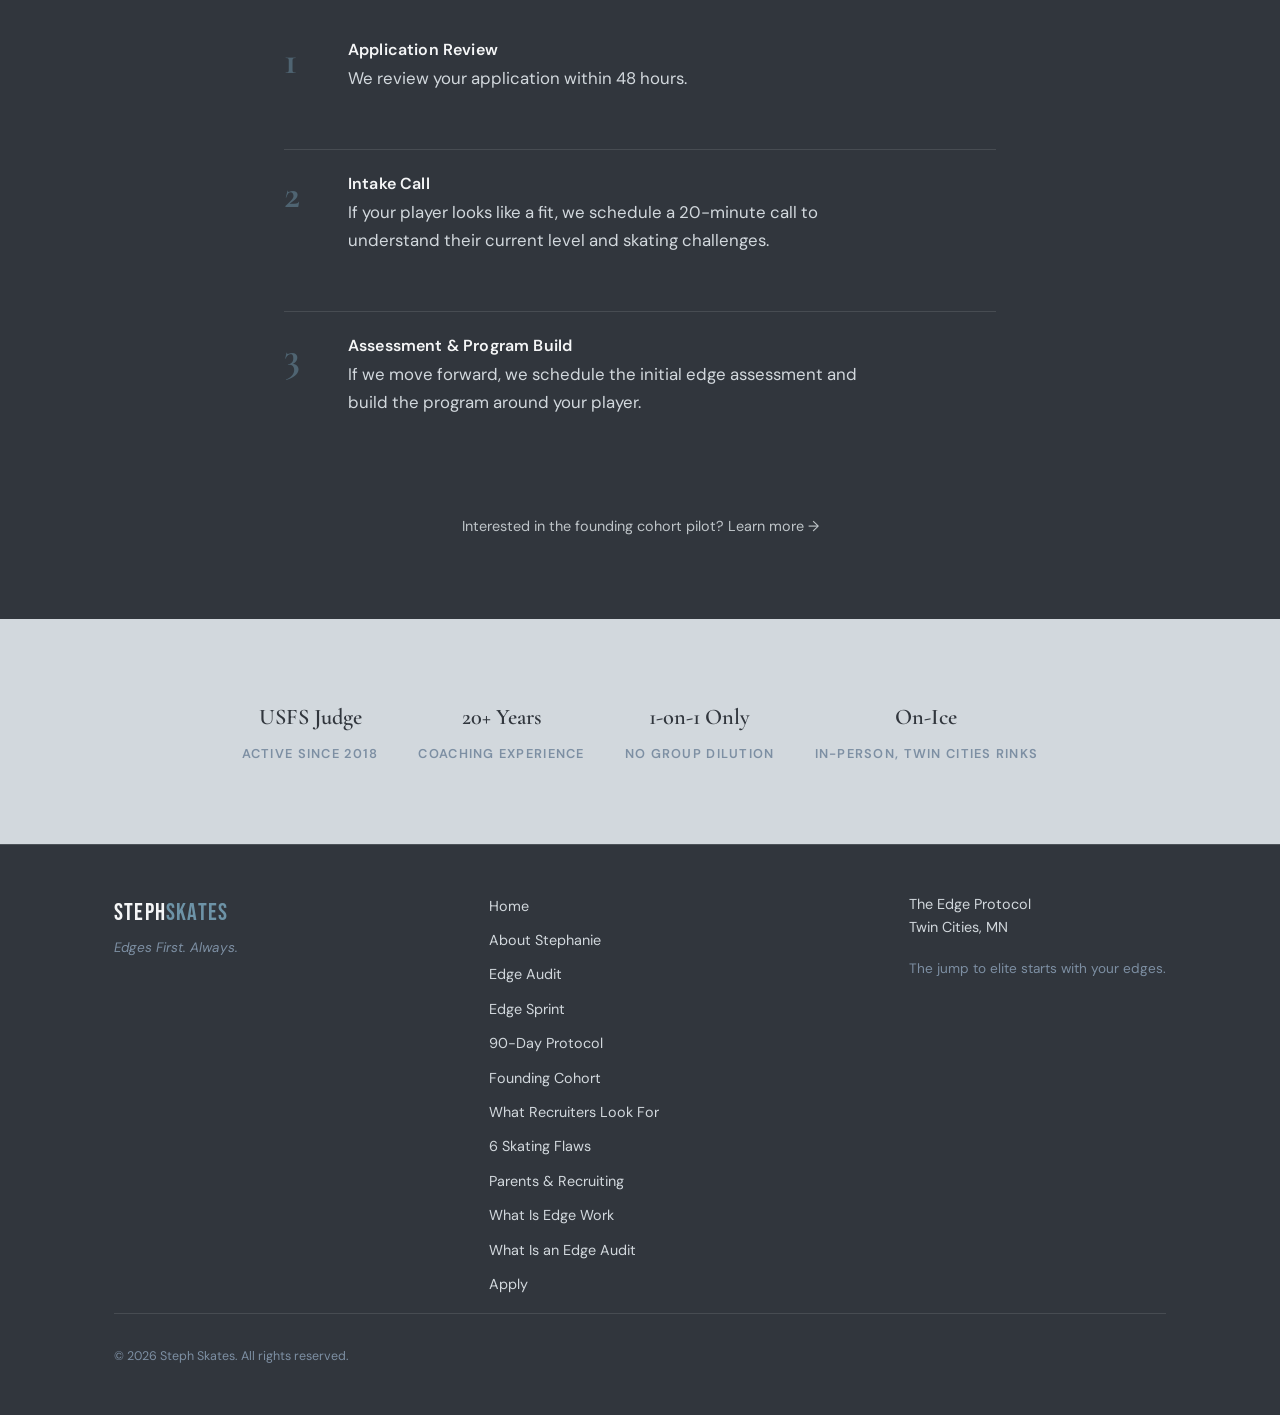
==== commit 7839e8f5: "Merge f17221edc61aed10a7c03c424603aea55a11fde9 into 57c175643b8478995f3a1c4080ed2a7cb6f73e07" ====
--- a/index.html
+++ b/index.html
@@ -148,6 +148,8 @@
       <li><a href="about.html">About</a></li>
       <li><a href="edge-audit.html">Edge Audit</a></li>
       <li><a href="pilot.html">Pilot Cohort</a></li>
+      <li><a href="/hockey">Hockey</a></li>
+      <li><a href="/figureskating">Figure Skating</a></li>
       <li><a href="apply.html" class="nav-cta">Apply</a></li>
     </ul>
   </div>
@@ -160,6 +162,30 @@
     <h1>Hockey Power Skating Coaching — Twin Cities, MN<br><em>Your player has the compete level. His skating is the one thing scouts will use to say&nbsp;no.</em></h1>
     <p class="hero__sub">The Edge Protocol is the individualized power skating program built to get serious hockey players into NCAA, junior, and NHL organizations — by fixing the one skill scouts rank above everything else.</p>
     <a href="apply.html" class="btn btn--primary btn--large">Apply for The Edge Protocol &rarr;</a>
+  </div>
+</section>
+
+<!-- ── Choose your discipline ── -->
+<section style="padding: 64px 24px; background: #F5F6F7; text-align: center;">
+  <div style="max-width: 1080px; margin: 0 auto;">
+    <p style="font-family: 'DM Sans', sans-serif; font-size: 0.75rem; font-weight: 600; letter-spacing: 0.14em; text-transform: uppercase; color: #6D93A7; margin-bottom: 12px;">
+      Choose your discipline
+    </p>
+    <h2 style="font-family: 'Cormorant Garamond', Georgia, serif; font-size: clamp(1.75rem, 3vw, 2.5rem); font-weight: 400; color: #31363D; margin-bottom: 40px;">
+      Edges matter in every sport on the ice.
+    </h2>
+    <div style="display: flex; gap: 24px; justify-content: center; flex-wrap: wrap;">
+      <a href="/hockey" style="display: block; background: #fff; border: 1px solid rgba(109,147,167,0.2); border-radius: 8px; padding: 32px 40px; text-decoration: none; min-width: 240px; transition: box-shadow 0.2s;">
+        <p style="font-family: 'DM Sans', sans-serif; font-size: 0.75rem; font-weight: 600; letter-spacing: 0.12em; text-transform: uppercase; color: #6D93A7; margin-bottom: 8px;">Hockey</p>
+        <p style="font-family: 'Cormorant Garamond', Georgia, serif; font-size: 1.35rem; color: #31363D; margin-bottom: 8px;">Edge Coaching for Hockey Players</p>
+        <p style="font-family: 'DM Sans', sans-serif; font-size: 0.875rem; color: #7D8FA3;">Stride, turns, pivots, acceleration &rarr;</p>
+      </a>
+      <a href="/figureskating" style="display: block; background: #fff; border: 1px solid rgba(109,147,167,0.2); border-radius: 8px; padding: 32px 40px; text-decoration: none; min-width: 240px; transition: box-shadow 0.2s;">
+        <p style="font-family: 'DM Sans', sans-serif; font-size: 0.75rem; font-weight: 600; letter-spacing: 0.12em; text-transform: uppercase; color: #6D93A7; margin-bottom: 8px;">Figure Skating</p>
+        <p style="font-family: 'Cormorant Garamond', Georgia, serif; font-size: 1.35rem; color: #31363D; margin-bottom: 8px;">Jumps, Spins, Tests &amp; Tryout Prep</p>
+        <p style="font-family: 'DM Sans', sans-serif; font-size: 0.875rem; color: #7D8FA3;">Private lessons, test prep, tryout prep &rarr;</p>
+      </a>
+    </div>
   </div>
 </section>
 
@@ -560,3 +586,4 @@
 
 </body>
 </html>
+
